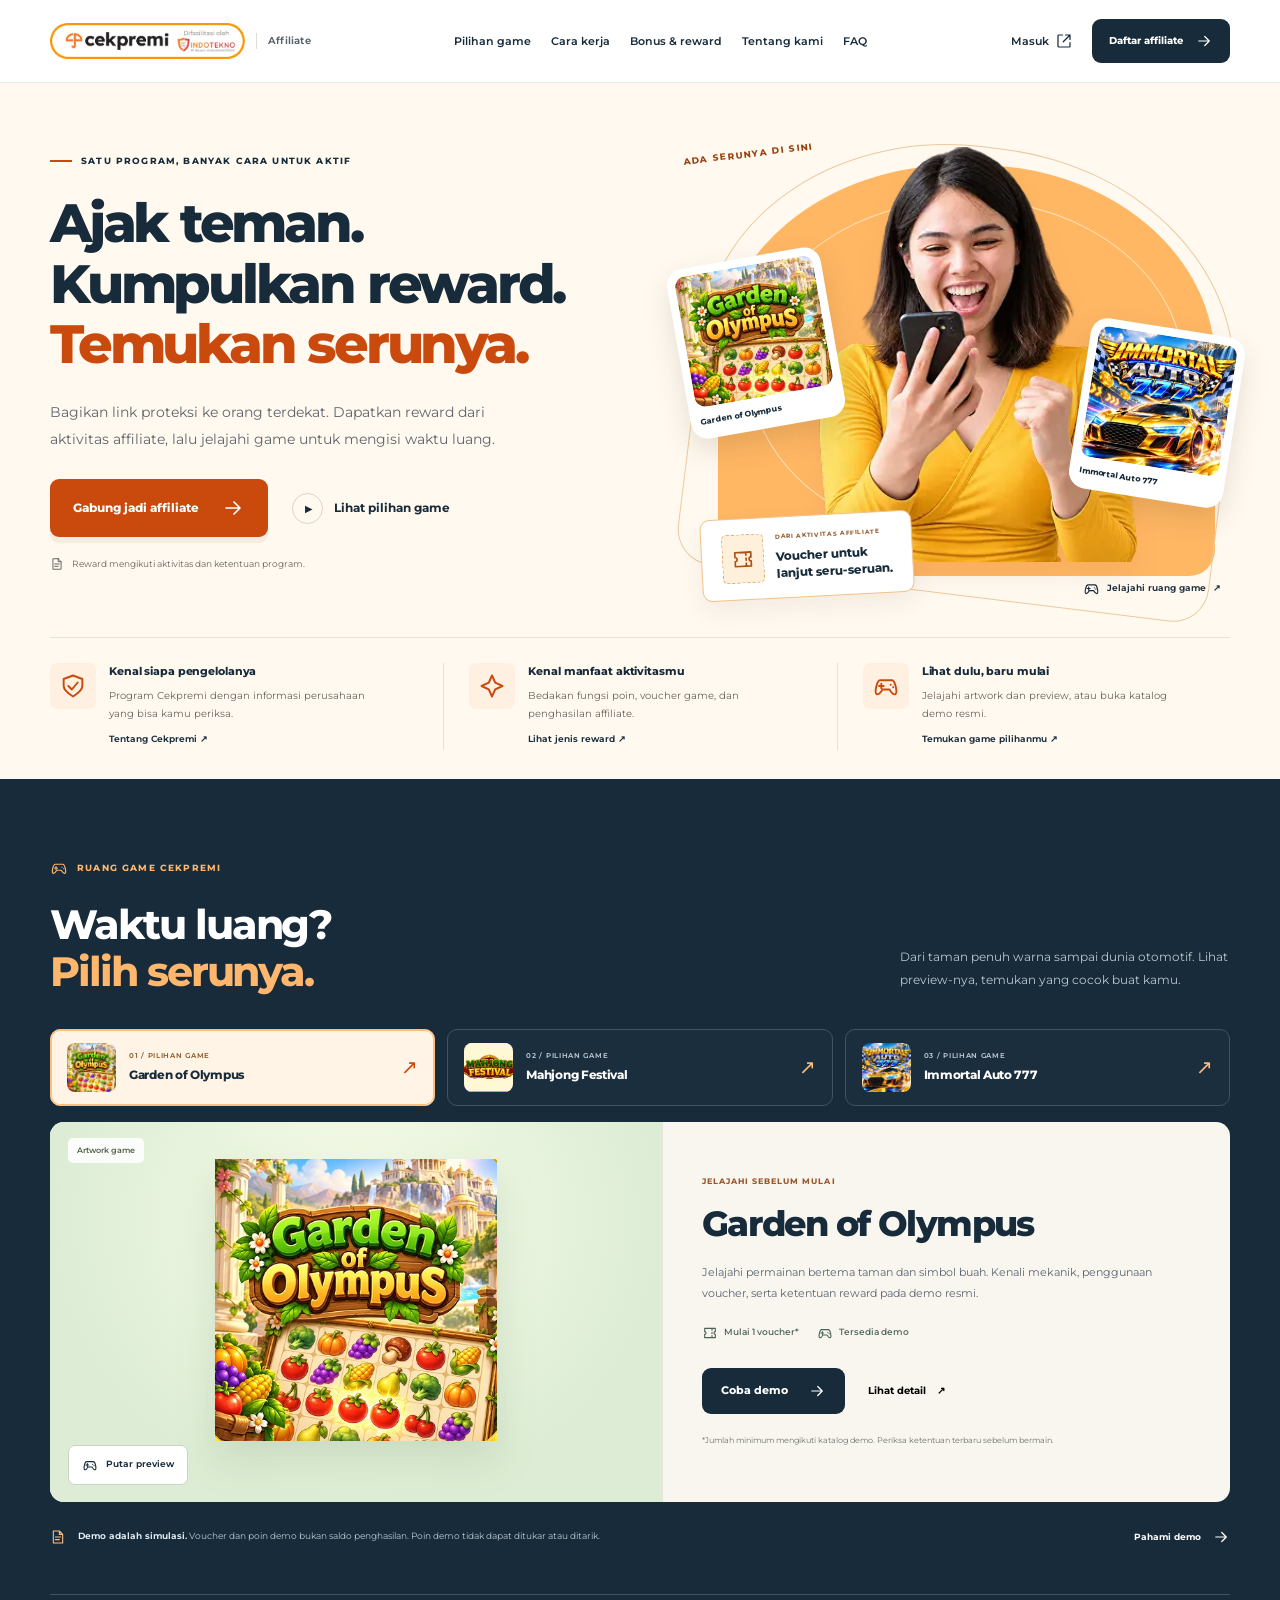
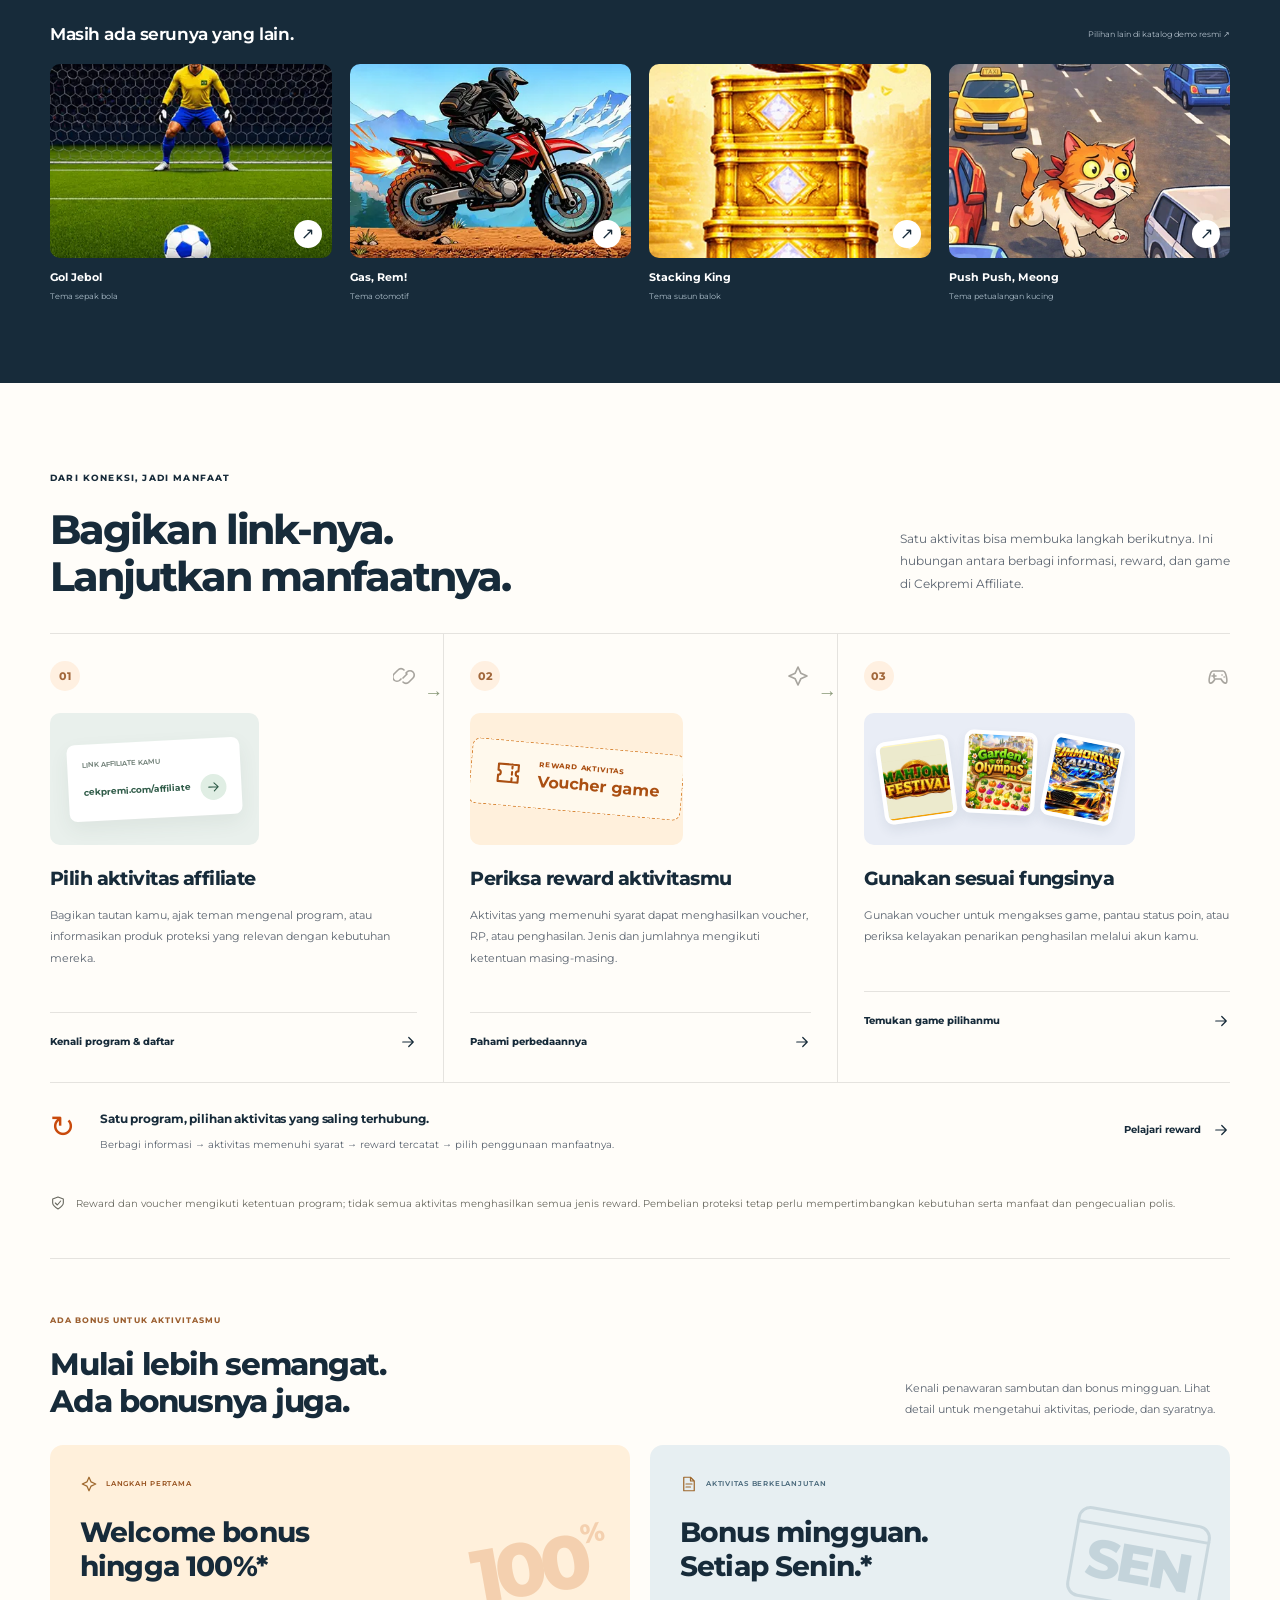
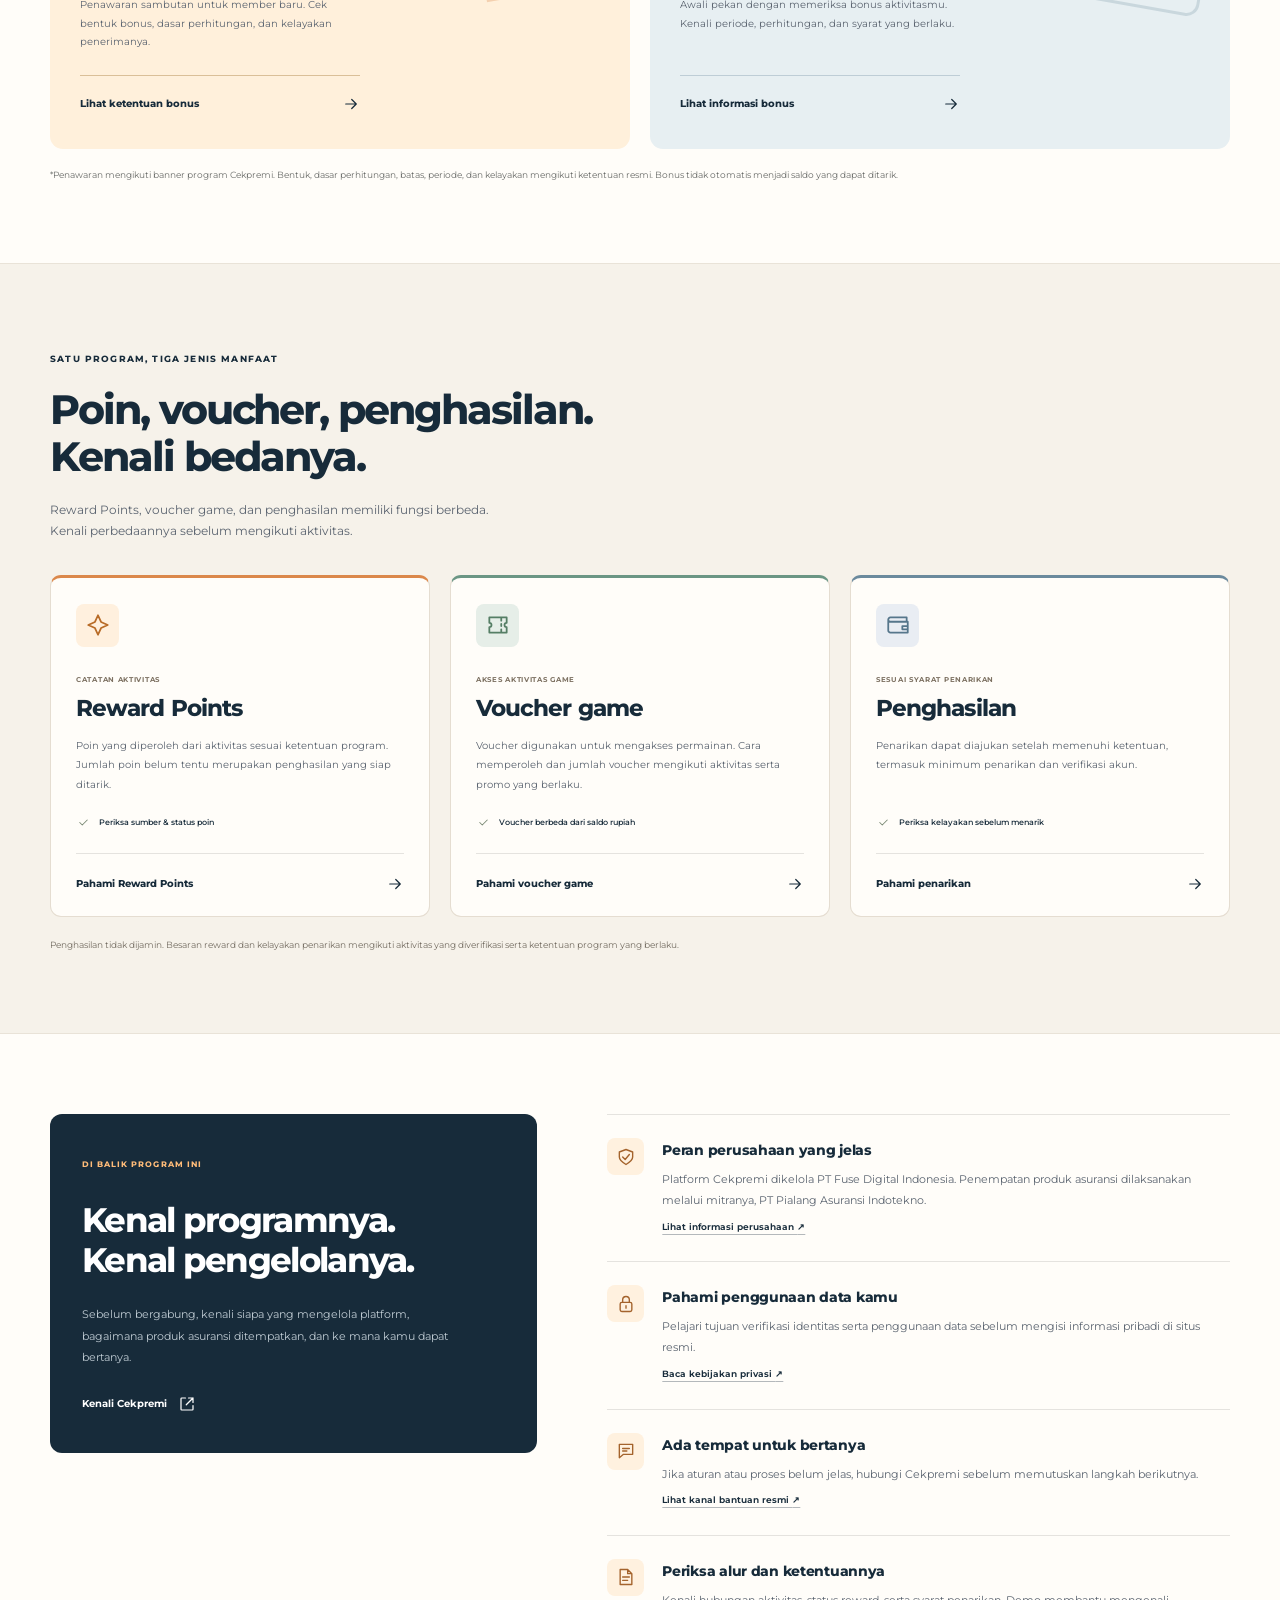
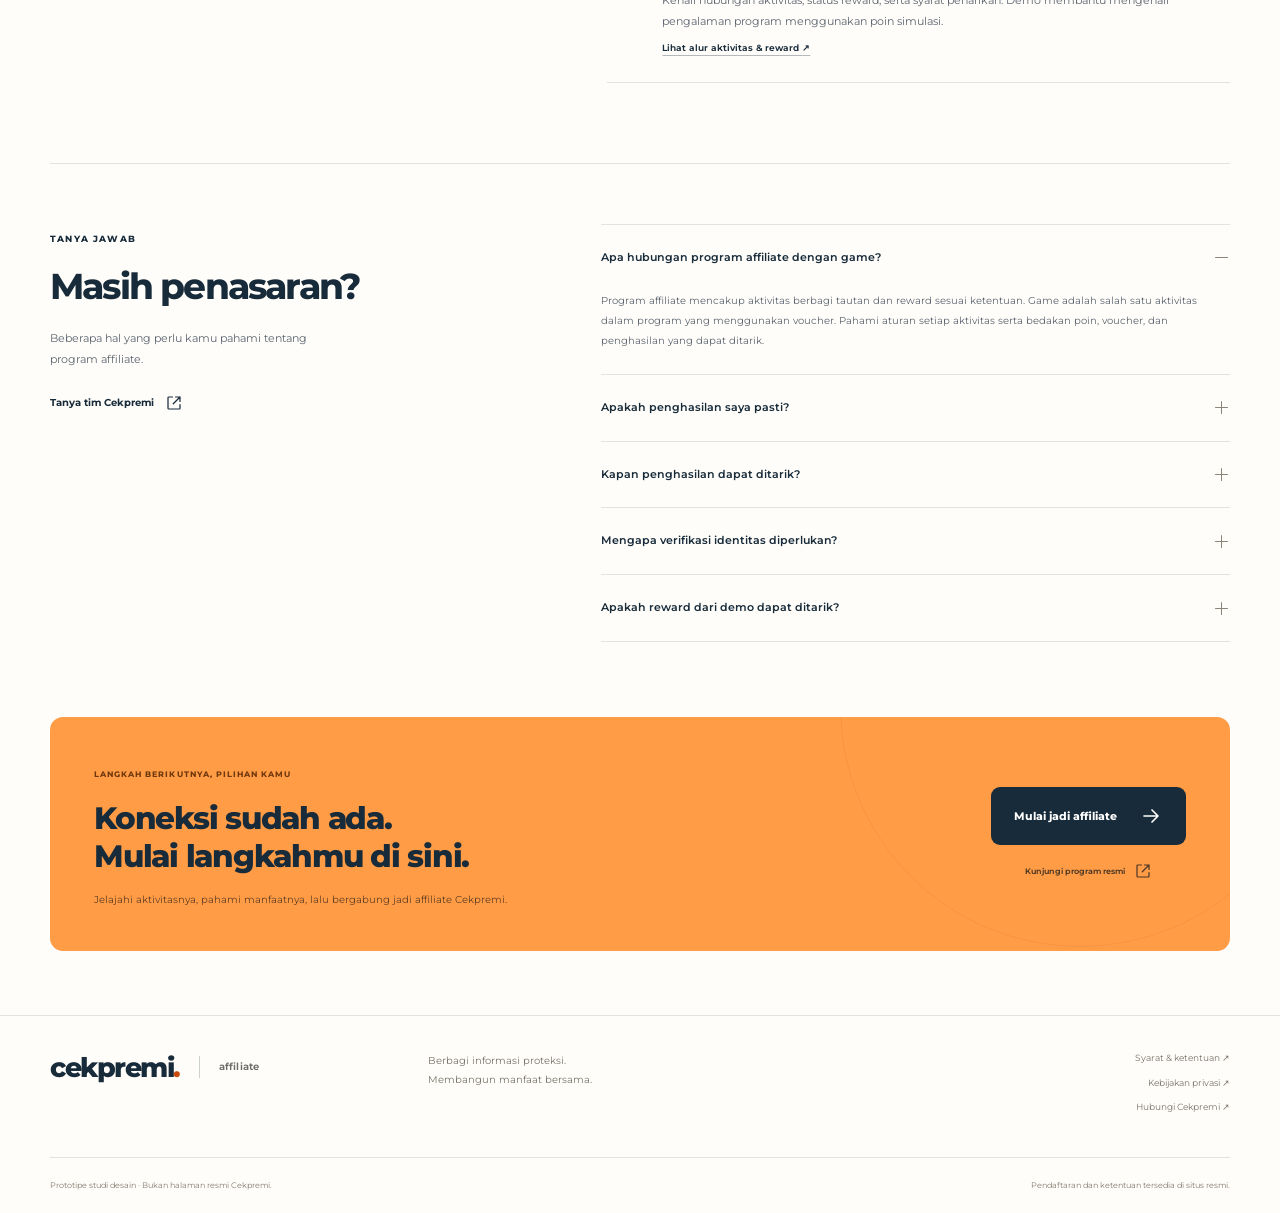
==== figma-capture.html @ 70b93140 "first commit" ====
<!doctype html>
<html lang="id">
<head>
  <meta charset="utf-8">
  <meta name="viewport" content="width=device-width, initial-scale=1">
  <meta name="theme-color" content="#172b3a">
  <meta name="description" content="Jelajahi game Cekpremi Affiliate, coba demo, dan pahami hubungan aktivitas affiliate, voucher, poin, serta penghasilan.">
  <title>Cekpremi Affiliate — Ajak teman, temukan serunya</title>
  <link rel="icon" href="assets/favicon.svg" type="image/svg+xml">
  <link rel="stylesheet" href="styles.css">
  <link rel="preload" href="assets/fonts/montserrat-latin.woff2" as="font" type="font/woff2" crossorigin>
  <link rel="stylesheet" href="campaign.css">
  <script src="script.js" defer></script>
<script src="https://mcp.figma.com/mcp/html-to-design/capture.js" async></script>
</head>
<body>
  <svg class="icon-library" xmlns="http://www.w3.org/2000/svg" aria-hidden="true">
    <symbol id="i-arrow" viewBox="0 0 24 24"><path d="M5 12h14m-6-6 6 6-6 6"/></symbol>
    <symbol id="i-external" viewBox="0 0 24 24"><path d="M14 4h6v6m0-6-9 9M10 4H5a1 1 0 0 0-1 1v14a1 1 0 0 0 1 1h14a1 1 0 0 0 1-1v-5"/></symbol>
    <symbol id="i-check" viewBox="0 0 24 24"><path d="m6 12 4 4 8-8"/></symbol>
    <symbol id="i-shield" viewBox="0 0 24 24"><path d="M12 3 4 6v6c0 4 8 9 8 9s8-5 8-9V6l-8-3Z"/><path d="m8 12 3 3 5-6"/></symbol>
    <symbol id="i-link" viewBox="0 0 24 24"><path d="m10 14 4-4m-6 5-1 1a4 4 0 0 1-6-6l4-4a4 4 0 0 1 6 0m2 3 1-1a4 4 0 0 1 6 6l-4 4a4 4 0 0 1-6 0"/></symbol>
    <symbol id="i-points" viewBox="0 0 24 24"><path d="m12 3 2.8 6.2L21 12l-6.2 2.8L12 21l-2.8-6.2L3 12l6.2-2.8L12 3Z"/></symbol>
    <symbol id="i-ticket" viewBox="0 0 24 24"><path d="M4 5h16v5a2 2 0 0 0 0 4v5H4v-5a2 2 0 0 0 0-4V5Zm11 0v3m0 3v2m0 3v3"/></symbol>
    <symbol id="i-wallet" viewBox="0 0 24 24"><path d="M20 8V5H5a2 2 0 0 0 0 4h16v10H5a2 2 0 0 1-2-2V7m18 6h-5v3h5"/></symbol>
    <symbol id="i-file" viewBox="0 0 24 24"><path d="M14 3H5v18h14V8l-5-5Zm0 0v5h5M8 12h8m-8 4h6"/></symbol>
    <symbol id="i-chat" viewBox="0 0 24 24"><path d="M4 4h16v12H9l-5 4V4Zm4 5h8m-8 3h5"/></symbol>
    <symbol id="i-lock" viewBox="0 0 24 24"><rect x="5" y="10" width="14" height="11" rx="2"/><path d="M8 10V7a4 4 0 0 1 8 0v3m-4 4v3"/></symbol>
    <symbol id="i-game" viewBox="0 0 24 24"><path d="M7 7h10c3 0 5 11 3 12-2 1-5-4-5-4H9s-3 5-5 4C2 18 4 7 7 7Zm1 3v4m-2-2h4m6-1h.1m2 2h.1"/></symbol>
  </svg>

  <a class="skip-link" href="#main">Lewati ke konten utama</a>
  <header class="site-header">
    <div class="container header-inner">
      <a class="brand" href="#" aria-label="Cekpremi Affiliate, kembali ke atas">
        <img class="brand-logo" src="assets/brand/cekpremi-logo.webp" width="519" height="96" alt="Cekpremi, difasilitasi oleh Indotekno"><span class="brand-program">Affiliate</span>
      </a>
      <nav class="desktop-nav" aria-label="Navigasi utama">
        <a href="#games">Pilihan game</a><a href="#cara-kerja">Cara kerja</a><a href="#penawaran">Bonus &amp; reward</a><a href="#kepercayaan">Tentang kami</a><a href="#faq">FAQ</a>
      </nav>
      <div class="header-actions">
        <a class="login-link" href="https://www.cekpremi.com/login-from-cp?x=pjdklzX" target="_blank" rel="noopener noreferrer">Masuk <svg class="icon small"><use href="#i-external"/></svg></a>
        <button class="button button-small button-dark" type="button" data-open="registration">Daftar affiliate <svg class="icon small"><use href="#i-arrow"/></svg></button>
        <button class="menu-toggle" type="button" aria-expanded="false" aria-controls="mobile-nav" aria-label="Buka menu navigasi"><span></span><span></span></button>
      </div>
    </div>
    <nav id="mobile-nav" class="mobile-nav" aria-label="Navigasi seluler" hidden>
      <a href="#games">Pilihan game</a><a href="#cara-kerja">Cara kerja</a><a href="#penawaran">Bonus &amp; reward</a><a href="#kepercayaan">Tentang kami</a><a href="#faq">FAQ</a><a href="https://www.cekpremi.com/login-from-cp?x=pjdklzX" target="_blank" rel="noopener noreferrer">Masuk ke Cekpremi ↗</a>
    </nav>
  </header>

  <main id="main">
    <section class="hero campaign-hero" aria-labelledby="hero-title">
      <div class="container hero-grid">
        <div class="hero-copy">
          <span class="eyebrow"><span class="eyebrow-line"></span> SATU PROGRAM, BANYAK CARA UNTUK AKTIF</span>
          <h1 id="hero-title">Ajak teman.<br>Kumpulkan reward.<br><span class="accent-word">Temukan serunya.</span></h1>
          <p class="hero-lead">Bagikan link proteksi ke orang terdekat. Dapatkan reward dari aktivitas affiliate, lalu jelajahi game untuk mengisi waktu luang.</p>
          <div class="hero-actions"><button class="button button-orange" type="button" data-open="registration">Gabung jadi affiliate <svg class="icon"><use href="#i-arrow"/></svg></button><a class="text-link" href="#games"><span class="round-play" aria-hidden="true">▶</span>Lihat pilihan game</a></div>
          <p class="hero-note"><svg class="icon small"><use href="#i-file"/></svg>Reward mengikuti aktivitas dan ketentuan program.</p>
        </div>
        <div class="hero-art campaign-art" aria-label="Game dan aktivitas dalam program Cekpremi Affiliate">
          <div class="hero-orbit" aria-hidden="true"></div>
          <span class="hero-art-label">ADA SERUNYA DI SINI</span>
          <img class="member-portrait" src="assets/brand/member-portrait.webp" width="333" height="390" alt="Visual kampanye Cekpremi: perempuan memakai ponsel." fetchpriority="high">
          <div class="hero-game hero-game-garden"><img src="assets/games/garden-cover.webp" width="404" height="404" alt="Artwork Garden of Olympus"><span>Garden of Olympus</span></div>
          <div class="hero-game hero-game-auto"><img src="assets/games/immortal-cover.webp" width="404" height="404" alt="Artwork Immortal Auto 777"><span>Immortal Auto 777</span></div>
          <div class="hero-voucher"><span class="hero-voucher-icon"><svg class="icon"><use href="#i-ticket"/></svg></span><span><small>DARI AKTIVITAS AFFILIATE</small><strong>Voucher untuk<br>lanjut seru-seruan.</strong></span></div>
          <a class="hero-library-link" href="#games"><svg class="icon small"><use href="#i-game"/></svg>Jelajahi ruang game <span aria-hidden="true">↗</span></a>
        </div>
      </div>
      <div class="container hero-principles program-summary" aria-label="Ringkasan program sebelum bergabung">
        <article><svg class="icon"><use href="#i-shield"/></svg><div><strong>Kenal siapa pengelolanya</strong><p>Program Cekpremi dengan informasi perusahaan yang bisa kamu periksa.</p><a href="#kepercayaan">Tentang Cekpremi <span aria-hidden="true">↗</span></a></div></article>
        <article><svg class="icon"><use href="#i-points"/></svg><div><strong>Kenal manfaat aktivitasmu</strong><p>Bedakan fungsi poin, voucher game, dan penghasilan affiliate.</p><a href="#reward">Lihat jenis reward <span aria-hidden="true">↗</span></a></div></article>
        <article><svg class="icon"><use href="#i-game"/></svg><div><strong>Lihat dulu, baru mulai</strong><p>Jelajahi artwork dan preview, atau buka katalog demo resmi.</p><a href="#games">Temukan game pilihanmu <span aria-hidden="true">↗</span></a></div></article>
      </div>
    </section>

    <section id="games" class="section games-section" aria-labelledby="games-title">
      <div class="container">
        <div class="section-heading split-heading"><div><span class="eyebrow"><svg class="icon small"><use href="#i-game"/></svg> RUANG GAME CEKPREMI</span><h2 id="games-title">Waktu luang?<br><span>Pilih serunya.</span></h2></div><p>Dari taman penuh warna sampai dunia otomotif. Lihat preview-nya, temukan yang cocok buat kamu.</p></div>
        <div class="game-picker" role="tablist" aria-label="Pilih game unggulan">
          <button type="button" id="game-tab-garden" class="game-choice" role="tab" aria-selected="true" aria-controls="featured-game" data-game="garden"><img src="assets/games/garden-cover.webp" alt="" width="58" height="58"><span><small>01 / PILIHAN GAME</small><strong>Garden of Olympus</strong></span><span class="choice-arrow" aria-hidden="true">↗</span></button>
          <button type="button" id="game-tab-mahjong" class="game-choice" role="tab" aria-selected="false" aria-controls="featured-game" tabindex="-1" data-game="mahjong"><img src="assets/games/mahjong-cover.webp" alt="" width="58" height="58"><span><small>02 / PILIHAN GAME</small><strong>Mahjong Festival</strong></span><span class="choice-arrow" aria-hidden="true">↗</span></button>
          <button type="button" id="game-tab-immortal" class="game-choice" role="tab" aria-selected="false" aria-controls="featured-game" tabindex="-1" data-game="immortal"><img src="assets/games/immortal-cover.webp" alt="" width="58" height="58"><span><small>03 / PILIHAN GAME</small><strong>Immortal Auto 777</strong></span><span class="choice-arrow" aria-hidden="true">↗</span></button>
        </div>
        <article id="featured-game" class="featured-game" role="tabpanel" aria-labelledby="game-tab-garden" tabindex="0">
          <div class="game-visual"><span id="preview-status" class="visual-badge">Artwork game</span><img id="featured-game-image" src="assets/games/garden-cover.webp" alt="Artwork asli Garden of Olympus dari katalog Cekpremi." width="800" height="419" loading="lazy"><button id="preview-toggle" type="button" class="preview-toggle" aria-pressed="false"><svg class="icon small"><use href="#i-game"/></svg><span>Putar preview</span></button></div>
          <div class="featured-copy"><span class="eyebrow">JELAJAHI SEBELUM MULAI</span><h3 id="featured-game-title">Garden of Olympus</h3><p id="featured-game-description">Jelajahi permainan bertema taman dan simbol buah. Kenali mekanik, penggunaan voucher, serta ketentuan reward pada demo resmi.</p><div class="game-facts"><span><svg class="icon small"><use href="#i-ticket"/></svg>Mulai 1 voucher*</span><span><svg class="icon small"><use href="#i-game"/></svg>Tersedia demo</span></div><div class="featured-actions"><button class="button button-dark" type="button" data-demo>Coba demo <svg class="icon small"><use href="#i-arrow"/></svg></button><button class="text-link" type="button" data-game-details>Lihat detail <span aria-hidden="true">↗</span></button></div><p class="game-fineprint">*Jumlah minimum mengikuti katalog demo. Periksa ketentuan terbaru sebelum bermain.</p></div>
        </article>
        <div class="demo-disclosure"><svg class="icon small"><use href="#i-file"/></svg><p><strong>Demo adalah simulasi.</strong> Voucher dan poin demo bukan saldo penghasilan. Poin demo tidak dapat ditukar atau ditarik.</p><button class="text-link" type="button" data-open="game">Pahami demo <svg class="icon small"><use href="#i-arrow"/></svg></button></div>
        <div class="game-library">
          <div class="library-heading"><h3>Masih ada serunya yang lain.</h3><span>Pilihan lain di katalog demo resmi ↗</span></div>
          <div class="library-grid">
            <a class="library-game" href="https://www.cekpremi.com/affiliate/dashboard/dm/games/pjdklzX/Public-Page?x=pjdklzX&amp;project=Public-Page" target="_blank" rel="noopener noreferrer" aria-label="Lihat Gol Jebol di katalog demo resmi (tab baru)"><div class="library-game-art"><img src="assets/games/gol-cover.webp" width="404" height="404" loading="lazy" alt="Artwork Gol Jebol"><span class="library-arrow" aria-hidden="true">↗</span></div><strong>Gol Jebol</strong><small>Tema sepak bola</small></a>
            <a class="library-game" href="https://www.cekpremi.com/affiliate/dashboard/dm/games/pjdklzX/Public-Page?x=pjdklzX&amp;project=Public-Page" target="_blank" rel="noopener noreferrer" aria-label="Lihat Gas, Rem! di katalog demo resmi (tab baru)"><div class="library-game-art"><img src="assets/games/gas-cover.webp" width="404" height="404" loading="lazy" alt="Artwork Gas, Rem!"><span class="library-arrow" aria-hidden="true">↗</span></div><strong>Gas, Rem!</strong><small>Tema otomotif</small></a>
            <a class="library-game" href="https://www.cekpremi.com/affiliate/dashboard/dm/games/pjdklzX/Public-Page?x=pjdklzX&amp;project=Public-Page" target="_blank" rel="noopener noreferrer" aria-label="Lihat Stacking King di katalog demo resmi (tab baru)"><div class="library-game-art"><img src="assets/games/stacking-cover.webp" width="404" height="404" loading="lazy" alt="Artwork Stacking King"><span class="library-arrow" aria-hidden="true">↗</span></div><strong>Stacking King</strong><small>Tema susun balok</small></a>
            <a class="library-game" href="https://www.cekpremi.com/affiliate/dashboard/dm/games/pjdklzX/Public-Page?x=pjdklzX&amp;project=Public-Page" target="_blank" rel="noopener noreferrer" aria-label="Lihat Push Push, Meong di katalog demo resmi (tab baru)"><div class="library-game-art"><img src="assets/games/meong-cover.webp" width="404" height="404" loading="lazy" alt="Artwork Push Push, Meong"><span class="library-arrow" aria-hidden="true">↗</span></div><strong>Push Push, Meong</strong><small>Tema petualangan kucing</small></a>
          </div>
        </div>
      </div>
    </section>

    <section id="cara-kerja" class="section how-section" aria-labelledby="how-title">
      <div class="container">
        <div class="section-heading split-heading"><div><span class="eyebrow">DARI KONEKSI, JADI MANFAAT</span><h2 id="how-title">Bagikan link-nya.<br>Lanjutkan manfaatnya.</h2></div><p>Satu aktivitas bisa membuka langkah berikutnya. Ini hubungan antara berbagi informasi, reward, dan game di Cekpremi Affiliate.</p></div>
        <div class="activity-flow">
          <article class="activity-card"><div class="activity-top"><span class="step-number">01</span><span class="activity-icon"><svg class="icon"><use href="#i-link"/></svg></span></div><div class="activity-scene scene-share" aria-label="Ilustrasi tautan affiliate"><div class="share-sample"><small>LINK AFFILIATE KAMU</small><span>cekpremi.com/affiliate <svg class="icon"><use href="#i-arrow"/></svg></span></div></div><h3>Pilih aktivitas affiliate</h3><p>Bagikan tautan kamu, ajak teman mengenal program, atau informasikan produk proteksi yang relevan dengan kebutuhan mereka.</p><div class="activity-tags"><span>Bagikan tautan</span><span>Ajak teman</span><span>Informasikan proteksi</span></div><button class="card-link" type="button" data-open="registration">Kenali program &amp; daftar <svg class="icon small"><use href="#i-arrow"/></svg></button></article>
          <article class="activity-card"><div class="activity-top"><span class="step-number">02</span><span class="activity-icon"><svg class="icon"><use href="#i-points"/></svg></span></div><div class="activity-scene scene-voucher" aria-label="Ilustrasi voucher game"><div class="sample-ticket"><svg class="icon"><use href="#i-ticket"/></svg><span><small>REWARD AKTIVITAS</small><strong>Voucher game</strong></span></div></div><h3>Periksa reward aktivitasmu</h3><p>Aktivitas yang memenuhi syarat dapat menghasilkan voucher, RP, atau penghasilan. Jenis dan jumlahnya mengikuti ketentuan masing-masing.</p><div class="activity-tags"><span>Voucher game</span><span>Reward Points</span><span>Penghasilan affiliate</span></div><a class="card-link" href="#reward">Pahami perbedaannya <svg class="icon small"><use href="#i-arrow"/></svg></a></article>
          <article class="activity-card"><div class="activity-top"><span class="step-number">03</span><span class="activity-icon"><svg class="icon"><use href="#i-game"/></svg></span></div><div class="activity-scene scene-games" aria-label="Pilihan game"><img src="assets/games/mahjong-cover.webp" width="73" height="83" loading="lazy" alt="Mahjong Festival"><img src="assets/games/garden-cover.webp" width="73" height="83" loading="lazy" alt="Garden of Olympus"><img src="assets/games/immortal-cover.webp" width="73" height="83" loading="lazy" alt="Immortal Auto 777"></div><h3>Gunakan sesuai fungsinya</h3><p>Gunakan voucher untuk mengakses game, pantau status poin, atau periksa kelayakan penarikan penghasilan melalui akun kamu.</p><div class="activity-tags"><span>Jelajahi game</span><span>Pantau progres</span><span>Periksa penarikan</span></div><a class="card-link" href="#games">Temukan game pilihanmu <svg class="icon small"><use href="#i-arrow"/></svg></a></article>
        </div>
        <div class="benefit-cycle"><span class="cycle-symbol" aria-hidden="true">↻</span><div><strong>Satu program, pilihan aktivitas yang saling terhubung.</strong><p>Berbagi informasi → aktivitas memenuhi syarat → reward tercatat → pilih penggunaan manfaatnya.</p></div><a class="text-link" href="#reward">Pelajari reward <svg class="icon small"><use href="#i-arrow"/></svg></a></div>
        <div class="how-footnote"><svg class="icon small"><use href="#i-shield"/></svg><p>Reward dan voucher mengikuti ketentuan program; tidak semua aktivitas menghasilkan semua jenis reward. Pembelian proteksi tetap perlu mempertimbangkan kebutuhan serta manfaat dan pengecualian polis.</p></div>
        <div id="penawaran" class="offers-area" aria-labelledby="offers-title">
          <div class="offers-heading"><div><span class="eyebrow">ADA BONUS UNTUK AKTIVITASMU</span><h3 id="offers-title">Mulai lebih semangat.<br>Ada bonusnya juga.</h3></div><p>Kenali penawaran sambutan dan bonus mingguan. Lihat detail untuk mengetahui aktivitas, periode, dan syaratnya.</p></div>
          <div class="offers-grid">
            <article class="offer-card"><div class="offer-label"><svg class="icon small"><use href="#i-points"/></svg><span>LANGKAH PERTAMA</span></div><span class="offer-graphic" aria-hidden="true">100<small>%</small></span><h4>Welcome bonus<br>hingga 100%*</h4><p>Penawaran sambutan untuk member baru. Cek bentuk bonus, dasar perhitungan, dan kelayakan penerimanya.</p><button class="card-link" type="button" data-open="welcome">Lihat ketentuan bonus <svg class="icon small"><use href="#i-arrow"/></svg></button></article>
            <article class="offer-card"><div class="offer-label"><svg class="icon small"><use href="#i-file"/></svg><span>AKTIVITAS BERKELANJUTAN</span></div><span class="offer-graphic offer-graphic-calendar" aria-hidden="true">SEN</span><h4>Bonus mingguan.<br>Setiap Senin.*</h4><p>Awali pekan dengan memeriksa bonus aktivitasmu. Kenali periode, perhitungan, dan syarat yang berlaku.</p><button class="card-link" type="button" data-open="weekly">Lihat informasi bonus <svg class="icon small"><use href="#i-arrow"/></svg></button></article>
          </div>
          <p class="offers-note">*Penawaran mengikuti banner program Cekpremi. Bentuk, dasar perhitungan, batas, periode, dan kelayakan mengikuti ketentuan resmi. Bonus tidak otomatis menjadi saldo yang dapat ditarik.</p>
        </div>
      </div>
    </section>

    <section id="reward" class="section rewards-section" aria-labelledby="reward-title">
      <div class="container">
        <div class="section-heading centered"><span class="eyebrow">SATU PROGRAM, TIGA JENIS MANFAAT</span><h2 id="reward-title">Poin, voucher, penghasilan.<br>Kenali bedanya.</h2><p>Reward Points, voucher game, dan penghasilan memiliki fungsi berbeda.<br class="desktop-break"> Kenali perbedaannya sebelum mengikuti aktivitas.</p></div>
        <div class="reward-grid">
          <article class="reward-card"><span class="reward-icon points"><svg class="icon"><use href="#i-points"/></svg></span><span class="card-category">CATATAN AKTIVITAS</span><h3>Reward Points</h3><p>Poin yang diperoleh dari aktivitas sesuai ketentuan program. Jumlah poin belum tentu merupakan penghasilan yang siap ditarik.</p><div class="card-rule"><svg class="icon small"><use href="#i-check"/></svg>Periksa sumber &amp; status poin</div><button class="card-link" type="button" data-reward="points">Pahami Reward Points <svg class="icon small"><use href="#i-arrow"/></svg></button></article>
          <article class="reward-card"><span class="reward-icon voucher"><svg class="icon"><use href="#i-ticket"/></svg></span><span class="card-category">AKSES AKTIVITAS GAME</span><h3>Voucher game</h3><p>Voucher digunakan untuk mengakses permainan. Cara memperoleh dan jumlah voucher mengikuti aktivitas serta promo yang berlaku.</p><div class="card-rule"><svg class="icon small"><use href="#i-check"/></svg>Voucher berbeda dari saldo rupiah</div><button class="card-link" type="button" data-reward="voucher">Pahami voucher game <svg class="icon small"><use href="#i-arrow"/></svg></button></article>
          <article class="reward-card"><span class="reward-icon income"><svg class="icon"><use href="#i-wallet"/></svg></span><span class="card-category">SESUAI SYARAT PENARIKAN</span><h3>Penghasilan</h3><p>Penarikan dapat diajukan setelah memenuhi ketentuan, termasuk minimum penarikan dan verifikasi akun.</p><div class="card-rule"><svg class="icon small"><use href="#i-check"/></svg>Periksa kelayakan sebelum menarik</div><button class="card-link" type="button" data-reward="income">Pahami penarikan <svg class="icon small"><use href="#i-arrow"/></svg></button></article>
        </div>
        <p class="reward-disclaimer">Penghasilan tidak dijamin. Besaran reward dan kelayakan penarikan mengikuti aktivitas yang diverifikasi serta ketentuan program yang berlaku.</p>
      </div>
    </section>

    <section id="kepercayaan" class="section trust-section" aria-labelledby="trust-title">
      <div class="container trust-grid">
        <div class="trust-copy"><span class="eyebrow">DI BALIK PROGRAM INI</span><h2 id="trust-title">Kenal programnya.<br>Kenal pengelolanya.</h2><p>Sebelum bergabung, kenali siapa yang mengelola platform, bagaimana produk asuransi ditempatkan, dan ke mana kamu dapat bertanya.</p><a class="text-link" href="https://www.cekpremi.com/tentang-kami" target="_blank" rel="noopener noreferrer">Kenali Cekpremi <svg class="icon small"><use href="#i-external"/></svg></a></div>
        <div class="trust-list">
          <article class="trust-item"><span class="trust-item-icon"><svg class="icon"><use href="#i-shield"/></svg></span><div><h3>Peran perusahaan yang jelas</h3><p>Platform Cekpremi dikelola PT Fuse Digital Indonesia. Penempatan produk asuransi dilaksanakan melalui mitranya, PT Pialang Asuransi Indotekno.</p><a href="https://www.cekpremi.com/tentang-kami" target="_blank" rel="noopener noreferrer">Lihat informasi perusahaan <span aria-hidden="true">↗</span></a></div></article>
          <article class="trust-item"><span class="trust-item-icon"><svg class="icon"><use href="#i-lock"/></svg></span><div><h3>Pahami penggunaan data kamu</h3><p>Pelajari tujuan verifikasi identitas serta penggunaan data sebelum mengisi informasi pribadi di situs resmi.</p><a href="https://www.cekpremi.com/kebijakan-privasi" target="_blank" rel="noopener noreferrer">Baca kebijakan privasi <span aria-hidden="true">↗</span></a></div></article>
          <article class="trust-item"><span class="trust-item-icon"><svg class="icon"><use href="#i-chat"/></svg></span><div><h3>Ada tempat untuk bertanya</h3><p>Jika aturan atau proses belum jelas, hubungi Cekpremi sebelum memutuskan langkah berikutnya.</p><a href="https://www.cekpremi.com/kontak" target="_blank" rel="noopener noreferrer">Lihat kanal bantuan resmi <span aria-hidden="true">↗</span></a></div></article>
          <article class="trust-item"><span class="trust-item-icon"><svg class="icon"><use href="#i-file"/></svg></span><div><h3>Periksa alur dan ketentuannya</h3><p>Kenali hubungan aktivitas, status reward, serta syarat penarikan. Demo membantu mengenali pengalaman program menggunakan poin simulasi.</p><a href="#cara-kerja">Lihat alur aktivitas &amp; reward <span aria-hidden="true">↗</span></a></div></article>
        </div>
      </div>
    </section>

    <section id="faq" class="section faq-section" aria-labelledby="faq-title">
      <div class="container faq-grid"><div class="faq-intro"><span class="eyebrow">TANYA JAWAB</span><h2 id="faq-title">Masih penasaran?</h2><p>Beberapa hal yang perlu kamu pahami tentang program affiliate.</p><a class="text-link" href="https://www.cekpremi.com/kontak" target="_blank" rel="noopener noreferrer">Tanya tim Cekpremi <svg class="icon small"><use href="#i-external"/></svg></a></div>
        <div class="faq-list">
          <details open><summary>Apa hubungan program affiliate dengan game?<span class="faq-plus" aria-hidden="true"></span></summary><div class="faq-answer">Program affiliate mencakup aktivitas berbagi tautan dan reward sesuai ketentuan. Game adalah salah satu aktivitas dalam program yang menggunakan voucher. Pahami aturan setiap aktivitas serta bedakan poin, voucher, dan penghasilan yang dapat ditarik.</div></details>
          <details><summary>Apakah penghasilan saya pasti?<span class="faq-plus" aria-hidden="true"></span></summary><div class="faq-answer">Tidak ada jaminan penghasilan. Reward mengikuti aktivitas yang memenuhi ketentuan program. Estimasi atau jumlah poin tidak otomatis menjadi saldo yang dapat ditarik; periksa status, batas minimum, dan ketentuan yang berlaku.</div></details>
          <details><summary>Kapan penghasilan dapat ditarik?<span class="faq-plus" aria-hidden="true"></span></summary><div class="faq-answer">Menurut informasi program Cekpremi, penarikan dapat diajukan saat akun sudah terverifikasi dan saldo memenuhi minimum penarikan. Periksa nilai minimum, status reward, serta ketentuan terbaru melalui akun resmi kamu.</div></details>
          <details><summary>Mengapa verifikasi identitas diperlukan?<span class="faq-plus" aria-hidden="true"></span></summary><div class="faq-answer">Verifikasi membantu memastikan penghasilan ditarik oleh pemilik akun yang benar. Baca tujuan penggunaan data pada kebijakan privasi Cekpremi sebelum memberikan KTP atau informasi pribadi lainnya.</div></details>
          <details><summary>Apakah reward dari demo dapat ditarik?<span class="faq-plus" aria-hidden="true"></span></summary><div class="faq-answer">Tidak. Voucher dan Reward Points pada demo digunakan untuk simulasi. Poin demo tidak dapat digunakan sebagai penghasilan, ditukar, atau ditarik.</div></details>
        </div>
      </div>
    </section>

    <section class="closing-section" aria-labelledby="closing-title"><div class="container"><div class="closing-banner"><div><span class="eyebrow">LANGKAH BERIKUTNYA, PILIHAN KAMU</span><h2 id="closing-title">Koneksi sudah ada.<br>Mulai langkahmu di sini.</h2><p>Jelajahi aktivitasnya, pahami manfaatnya, lalu bergabung jadi affiliate Cekpremi.</p></div><div class="closing-actions"><button class="button button-cream" type="button" data-open="registration">Mulai jadi affiliate <svg class="icon"><use href="#i-arrow"/></svg></button><a href="https://www.cekpremi.com/affiliate/home?x=pjdklzX" target="_blank" rel="noopener noreferrer">Kunjungi program resmi <svg class="icon small"><use href="#i-external"/></svg></a></div></div></div></section>
  </main>

  <footer class="site-footer"><div class="container"><div class="footer-top"><a class="brand" href="#" aria-label="Cekpremi Affiliate, kembali ke atas"><span class="brand-name">cekpremi<span class="brand-dot">.</span></span><span class="brand-divider"></span><span class="brand-program">affiliate</span></a><p>Berbagi informasi proteksi.<br>Membangun manfaat bersama.</p><div class="footer-links"><a href="https://www.cekpremi.com/syarat-ketentuan" target="_blank" rel="noopener noreferrer">Syarat &amp; ketentuan <span aria-hidden="true">↗</span></a><a href="https://www.cekpremi.com/kebijakan-privasi" target="_blank" rel="noopener noreferrer">Kebijakan privasi <span aria-hidden="true">↗</span></a><a href="https://www.cekpremi.com/kontak" target="_blank" rel="noopener noreferrer">Hubungi Cekpremi <span aria-hidden="true">↗</span></a></div></div><div class="footer-bottom"><span>Prototipe studi desain · Bukan halaman resmi Cekpremi.</span><span>Pendaftaran dan ketentuan tersedia di situs resmi.</span></div></div></footer>

  <aside class="mobile-conversion" aria-label="Bergabung dengan program affiliate"><div><strong>Cekpremi Affiliate</strong><small>Berbagi manfaat, temukan serunya.</small></div><button class="button button-orange" type="button" data-open="registration">Gabung sekarang <svg class="icon small"><use href="#i-arrow"/></svg></button></aside>

  <dialog id="reward-dialog" class="modal" aria-labelledby="reward-dialog-title"><div class="modal-top"><span class="eyebrow">PAHAMI SEBELUM MENGGUNAKAN</span><button class="modal-close" type="button" data-close aria-label="Tutup penjelasan reward">×</button></div><h2 id="reward-dialog-title">Tentang reward</h2><div class="reward-tabs" role="tablist" aria-label="Jenis reward"><button id="tab-points" type="button" role="tab" aria-selected="true" aria-controls="reward-panel" data-tab="points">Poin</button><button id="tab-voucher" type="button" role="tab" aria-selected="false" aria-controls="reward-panel" tabindex="-1" data-tab="voucher">Voucher</button><button id="tab-income" type="button" role="tab" aria-selected="false" aria-controls="reward-panel" tabindex="-1" data-tab="income">Penghasilan</button></div><div id="reward-panel" class="reward-panel" role="tabpanel" aria-labelledby="tab-points" tabindex="0"></div><a class="button button-dark modal-full-button" href="https://www.cekpremi.com/affiliate/home?x=pjdklzX" target="_blank" rel="noopener noreferrer">Periksa ketentuan di Cekpremi <svg class="icon small"><use href="#i-external"/></svg></a><p class="modal-note">Nilai dan status reward mengikuti ketentuan yang ditampilkan pada akun resmi kamu.</p></dialog>

  <dialog id="registration-dialog" class="modal" aria-labelledby="registration-title"><div class="modal-top"><span class="eyebrow">LANJUT KE SITUS RESMI</span><button class="modal-close" type="button" data-close aria-label="Tutup informasi pendaftaran">×</button></div><span class="dialog-feature-icon"><svg class="icon"><use href="#i-link"/></svg></span><h2 id="registration-title">Langkah pertama,<br>kenali ketentuannya.</h2><p>Kamu akan melanjutkan pendaftaran di situs resmi Cekpremi. Pelajari ketentuan program dan kebijakan privasi sebelum memberikan data pribadi.</p><ul class="dialog-checklist"><li><svg class="icon small"><use href="#i-check"/></svg>Pahami aktivitas dan cara memperoleh reward</li><li><svg class="icon small"><use href="#i-check"/></svg>Periksa syarat penggunaan serta penarikan</li><li><svg class="icon small"><use href="#i-check"/></svg>Baca ketentuan penggunaan data pribadi</li></ul><a class="button button-orange modal-full-button" href="https://www.cekpremi.com/login-from-cp?x=pjdklzX" target="_blank" rel="noopener noreferrer">Lanjut ke Cekpremi <svg class="icon small"><use href="#i-external"/></svg></a><p class="modal-note">Membuka cekpremi.com di tab baru. Tidak ada data yang diminta pada prototipe ini.</p></dialog>

  <dialog id="game-dialog" class="modal" aria-labelledby="game-title"><div class="modal-top"><span class="eyebrow">TENTANG GAME &amp; DEMO</span><button class="modal-close" type="button" data-close aria-label="Tutup informasi demo">×</button></div><span class="dialog-feature-icon"><svg class="icon"><use href="#i-game"/></svg></span><h2 id="game-title">Kenali aktivitasnya.<br>Pahami reward-nya.</h2><p>Aktivitas game dalam program menggunakan voucher. Sebelum bermain, periksa jumlah voucher yang digunakan, mekanik permainan, serta ketentuan reward.</p><div class="info-box"><strong>Demo adalah simulasi.</strong><p>Voucher dan poin demo bukan saldo penghasilan. Poin yang diperoleh pada demo tidak dapat dipakai, ditukar, atau ditarik.</p></div><p class="modal-note">Aturan demo dan program sesungguhnya dapat berbeda. Gunakan informasi terbaru pada situs resmi sebagai rujukan.</p><button class="button button-dark modal-full-button" type="button" data-close>Saya mengerti <svg class="icon small"><use href="#i-check"/></svg></button></dialog>
  <dialog id="game-detail-dialog" class="modal" aria-labelledby="game-detail-title"><div class="modal-top"><span class="eyebrow">KENALI GAME PILIHAN KAMU</span><button class="modal-close" type="button" data-close aria-label="Tutup detail game">×</button></div><img id="game-detail-cover" class="detail-cover" src="assets/games/garden-cover.webp" width="80" height="80" alt=""><h2 id="game-detail-title">Garden of Olympus</h2><p id="game-detail-description"></p><ul class="dialog-checklist"><li><svg class="icon small"><use href="#i-ticket"/></svg>Minimum pada katalog demo: 1 voucher. Periksa ketentuan terbaru pada game yang dipilih.</li><li><svg class="icon small"><use href="#i-file"/></svg>Baca mekanik, aturan penggunaan voucher, serta ketentuan perolehan poin sebelum bermain.</li></ul><div class="info-box"><strong>Kamu akan membuka katalog demo resmi.</strong><p>Pilih game yang ingin dicoba di katalog tersebut. Voucher dan poin demo adalah simulasi; poin demo tidak dapat ditukar atau ditarik.</p></div><a class="button button-dark modal-full-button demo-destination" href="https://www.cekpremi.com/affiliate/dashboard/dm/games/pjdklzX/Public-Page?x=pjdklzX&amp;project=Public-Page" target="_blank" rel="noopener noreferrer">Buka katalog demo <svg class="icon small"><use href="#i-external"/></svg></a></dialog>
  <dialog id="welcome-dialog" class="modal offer-dialog" aria-labelledby="welcome-title"><div class="modal-top"><span class="eyebrow">SEBELUM MENGIKUTI PENAWARAN</span><button class="modal-close" type="button" data-close aria-label="Tutup bonus sambutan">×</button></div><span class="dialog-feature-icon"><svg class="icon"><use href="#i-points"/></svg></span><h2 id="welcome-title">Pahami bonus<br>sambutan kamu.</h2><p>Halaman program Cekpremi menyebut welcome bonus hingga 100%. Untuk memahami manfaatnya, periksa dasar persentase dan ketentuan penawaran yang berlaku.</p><dl class="offer-checklist"><div><dt>Dasar &amp; bentuk bonus</dt><dd>100% dihitung dari nilai apa? Apakah bonus berupa poin, voucher, atau manfaat lain?</dd></div><div><dt>Syarat &amp; batas</dt><dd>Siapa yang berhak, aktivitas apa yang diperlukan, dan berapa maksimum bonusnya?</dd></div><div><dt>Periode &amp; penggunaan</dt><dd>Kapan bonus berlaku, bagaimana cara klaim, dan apa syarat penggunaannya?</dd></div></dl><div class="info-box"><strong>Rincian penawaran perlu diperiksa.</strong><p>Penjelasan ini tidak menetapkan besaran atau syarat bonus. Konfirmasikan ketentuannya melalui situs atau tim Cekpremi sebelum mengikuti penawaran.</p></div><a class="button button-dark modal-full-button" href="https://www.cekpremi.com/affiliate/home?x=pjdklzX" target="_blank" rel="noopener noreferrer">Lihat penawaran resmi <svg class="icon small"><use href="#i-external"/></svg></a><a class="offer-help" href="https://www.cekpremi.com/kontak" target="_blank" rel="noopener noreferrer">Tanyakan ketentuan kepada Cekpremi ↗</a></dialog>
  <dialog id="weekly-dialog" class="modal offer-dialog" aria-labelledby="weekly-title"><div class="modal-top"><span class="eyebrow">KENALI PERIODE DAN PERSYARATANNYA</span><button class="modal-close" type="button" data-close aria-label="Tutup bonus mingguan">×</button></div><span class="dialog-feature-icon"><svg class="icon"><use href="#i-file"/></svg></span><h2 id="weekly-title">Pahami bonus<br>mingguan kamu.</h2><p>Halaman program menyebut bonus mingguan setiap Senin. Periksa aktivitas yang dihitung, arti jadwal tersebut, dan syarat penerima bonus.</p><dl class="offer-checklist"><div><dt>Aktivitas &amp; periode</dt><dd>Aktivitas apa yang dihitung dan kapan periode perhitungannya dimulai serta berakhir?</dd></div><div><dt>Perhitungan &amp; kelayakan</dt><dd>Bagaimana bonus dihitung, apa bentuknya, dan apakah ada batas atau syarat penerima?</dd></div><div><dt>Jadwal &amp; klaim</dt><dd>Apakah Senin adalah waktu perhitungan, pemberian, atau klaim? Apakah ada langkah tambahan?</dd></div></dl><div class="info-box"><strong>Jadwal tidak berarti bonus otomatis.</strong><p>Besaran, kelayakan, dan cara memperoleh bonus mengikuti aturan program. Periksa ketentuan terbaru sebelum merencanakan aktivitas kamu.</p></div><a class="button button-dark modal-full-button" href="https://www.cekpremi.com/affiliate/home?x=pjdklzX" target="_blank" rel="noopener noreferrer">Lihat penawaran resmi <svg class="icon small"><use href="#i-external"/></svg></a><a class="offer-help" href="https://www.cekpremi.com/kontak" target="_blank" rel="noopener noreferrer">Tanyakan ketentuan kepada Cekpremi ↗</a></dialog>
</body>
</html>
---- styles.css ----
/* Cekpremi affiliate — local design prototype. No build step or external assets. */
:root{--paper:#fcfbf8;--white:#fff;--ink:#203c34;--body:#5b6761;--orange:#dc652b;--orange-dark:#ba4d1b;--sage:#e9eee7;--line:#dfe3dc;--cream:#f3ecdf;--radius:20px;--container:1160px}
*,*::before,*::after{box-sizing:border-box}
html{scroll-behavior:smooth;scroll-padding-top:110px}
body{margin:0;background:var(--paper);color:var(--ink);font-family:"Segoe UI",Arial,sans-serif;font-size:16px;line-height:1.65;-webkit-font-smoothing:antialiased}
body.modal-open{overflow:hidden}
button,a,input{ -webkit-tap-highlight-color:transparent }
button{font:inherit;cursor:pointer}
a{color:inherit;text-decoration:none}
button:disabled{cursor:default}
img{max-width:100%;display:block}
h1,h2,h3,p{margin:0}
h1,h2,h3{font-weight:650;letter-spacing:-.045em;line-height:1.14}
button:focus-visible,a:focus-visible,summary:focus-visible,[tabindex]:focus-visible{outline:3px solid var(--orange);outline-offset:5px}
::selection{background:#f8d7bd;color:var(--ink)}
[hidden]{display:none!important}
.container{width:min(var(--container),calc(100% - 96px));margin-inline:auto}
.icon-library{position:absolute;width:0;height:0;overflow:hidden}
.icon{width:24px;height:24px;fill:none;stroke:currentColor;stroke-width:1.65;stroke-linecap:round;stroke-linejoin:round;flex:0 0 auto}
.icon.small{width:18px;height:18px}
.skip-link{position:fixed;top:-100px;left:20px;padding:12px 20px;background:var(--ink);color:white;z-index:100}
.skip-link:focus{top:12px}
.site-header{position:sticky;top:0;background:rgb(252 251 248 / 96%);border-bottom:1px solid #e8e9e2;z-index:20;backdrop-filter:blur(16px)}
.header-inner{height:90px;display:flex;align-items:center;justify-content:space-between;gap:24px}
.brand{display:inline-flex;align-items:center;gap:7px;white-space:nowrap}
.brand-mark{width:30px;height:30px;fill:none;stroke:#e87535;stroke-width:2.4;stroke-linecap:round;stroke-linejoin:round}
.brand-name{font-size:27px;font-weight:750;letter-spacing:-1.5px;line-height:1}
.brand-dot{color:var(--orange)}
.brand-divider{height:22px;width:1px;background:#cdd3cb;margin-inline:8px}
.brand-program{font-size:13px;font-weight:550;color:#657368;letter-spacing:.02em}
.desktop-nav{display:flex;gap:27px;font-size:13px;font-weight:550}
.desktop-nav a,.login-link{transition:color .18s}
.desktop-nav a:hover,.login-link:hover{color:var(--orange)}
.header-actions{display:flex;align-items:center;gap:24px}
.login-link{display:inline-flex;align-items:center;gap:6px;font-size:13px;font-weight:600}
.button{border:1px solid transparent;display:inline-flex;align-items:center;justify-content:center;gap:22px;padding:17px 25px;border-radius:8px;font-size:14px;font-weight:650;line-height:1.4;min-height:56px;transition:background .18s,transform .18s,box-shadow .18s}
.button:hover{transform:translateY(-2px)}
.button:active{transform:translateY(0)}
.button-small{min-height:43px;padding:11px 16px;font-size:12px;gap:15px;border-radius:7px}
.button-dark{background:var(--ink);color:#fff}
.button-dark:hover{background:#315b4d}
.button-orange{background:#bf521c;color:#fff;box-shadow:0 5px 12px #aa4e1810}
.button-orange:hover{background:var(--orange-dark);box-shadow:0 8px 20px #aa4e1820}
.button-cream{background:#f6efdf;color:var(--ink)}
.button-cream:hover{background:white}
.text-link{display:inline-flex;gap:11px;align-items:center;font-size:13px;font-weight:650;border:0;padding:0;background:none;text-align:left;line-height:1.5}
.text-link:hover{color:var(--orange-dark)}
.menu-toggle{display:none;width:44px;height:44px;padding:10px;border:1px solid var(--line);border-radius:7px;background:none}
.menu-toggle span{display:block;height:1.5px;background:var(--ink);margin:5px 0;transition:transform .18s}
.menu-toggle[aria-expanded=true] span:first-child{transform:translateY(3.25px) rotate(45deg)}
.menu-toggle[aria-expanded=true] span:last-child{transform:translateY(-3.25px) rotate(-45deg)}
.mobile-nav{padding:8px 24px 22px;border-top:1px solid var(--line)}
.mobile-nav a{display:block;padding:12px 8px;font-size:15px}
.eyebrow{display:inline-flex;align-items:center;gap:9px;font-size:10px;font-weight:700;letter-spacing:.15em;line-height:1.6}
.eyebrow-line{width:22px;height:2px;background:var(--orange)}
.hero{padding-top:50px;background:linear-gradient(180deg,#fcfbf8 70%,#f8f8f1 100%)}
.hero-grid{display:grid;grid-template-columns:1.08fr 1fr;align-items:center;gap:28px;min-height:533px}
.hero-copy{padding:20px 0 32px}
.hero h1{font-size:clamp(44px,4.55vw,65px);line-height:1.14;letter-spacing:-.065em;margin-top:22px}
.accent-word{position:relative;display:inline-block;color:var(--orange)}
.accent-word svg{position:absolute;bottom:-9px;left:0;width:100%;height:15px;fill:none;stroke:#e7b490;stroke-width:2.5;stroke-linecap:round}
.hero-lead{max-width:445px;font-size:16px;line-height:1.8;color:var(--body);margin-top:30px}
.hero-actions{display:flex;align-items:center;gap:23px;margin-top:29px;flex-wrap:wrap}
.hero-note{display:flex;gap:8px;align-items:center;color:#65725f;font-size:10px;margin-top:20px}
.hero-note .icon{width:14px;height:14px}
.hero-art{position:relative;align-self:center;padding:12px 0 20px}
.hero-art>img{width:100%;height:auto}
.art-kicker{position:absolute;top:14px;left:30px;display:flex;align-items:center;gap:9px;font-size:11px;font-weight:550;z-index:1;transform:rotate(-4deg)}
.tiny-spark{font-size:25px;color:var(--orange);line-height:1}
.art-caption{position:relative;display:flex;gap:12px;align-items:center;max-width:340px;background:white;border:1px solid #e2e5dc;border-radius:12px;margin:-25px 0 0 78px;padding:15px 18px;box-shadow:0 12px 35px #29433509;font-size:10px;color:var(--body);transform:rotate(-2deg)}
.art-caption strong{display:block;font-size:12px;color:var(--ink);margin-bottom:1px;letter-spacing:-.01em}
.art-caption br{display:none}
.caption-check{display:grid;place-items:center;width:33px;height:33px;border-radius:50%;color:var(--ink);background:var(--sage);flex-shrink:0}
.caption-arrow{margin-left:auto;font-size:24px;color:var(--orange)}
.illustration-label{display:block;text-align:center;font-size:9px;color:#65725f;margin:12px 0 0 30px;letter-spacing:.06em}
.hero-principles{display:grid;grid-template-columns:1fr 1.2fr 1fr;gap:22px;padding:26px 0 30px;border-top:1px solid var(--line);margin-top:34px}
.hero-principles>div{display:flex;gap:12px;align-items:center;justify-content:center;font-size:11px;font-weight:550}
.hero-principles>div+div{border-left:1px solid var(--line)}
.hero-principles .icon{width:19px;height:19px;color:#6d8271}
.section{padding-block:96px;scroll-margin-top:15px}
.section-heading{margin-bottom:44px}
.section-heading h2,.trust-copy h2,.faq-intro h2{font-size:43px;line-height:1.18;margin-top:17px}
.split-heading{display:flex;align-items:flex-end;justify-content:space-between;gap:48px}
.split-heading>p{max-width:320px;padding-bottom:4px;font-size:14px;line-height:1.8;color:var(--body)}
.steps-grid{display:grid;grid-template-columns:repeat(3,1fr);gap:42px}
.step{border-top:1px solid #c9d3c7;padding-top:24px}
.step-top{display:flex;align-items:center;justify-content:space-between;color:#647a68;margin-bottom:30px}
.step-number{font-family:Georgia,serif;font-size:30px;line-height:1}
.step-top .icon{width:27px;height:27px}
.step h3{font-size:20px;letter-spacing:-.03em}
.step p{color:var(--body);font-size:13px;line-height:1.85;margin-top:13px;max-width:320px}
.how-footnote{display:flex;align-items:flex-start;gap:10px;margin-top:38px;padding:16px 20px;background:#f0f2eb;border-radius:8px;color:#526952;font-size:11px}
.how-footnote .icon{width:16px;height:16px;margin-top:1px}
.rewards-section{background:#f2f3ec;border-top:1px solid #e7e9df;border-bottom:1px solid #e7e9df}
.centered{text-align:center}
.centered>p{color:var(--body);font-size:14px;line-height:1.8;margin-top:20px}
.reward-grid{display:grid;grid-template-columns:repeat(3,1fr);gap:19px}
.reward-card{display:flex;flex-direction:column;align-items:flex-start;background:var(--paper);border:1px solid #e0e5d8;border-radius:14px;padding:30px 27px 23px}
.reward-icon{display:grid;place-items:center;width:49px;height:49px;border-radius:12px;margin-bottom:26px}
.reward-icon .icon{width:26px;height:26px}
.points{background:#f9e9d9;color:#a75c29}
.voucher{background:#e2e9df;color:#57734e}
.income{background:#e4e9ed;color:#526d7a}
.card-category{font-size:9px;font-weight:700;letter-spacing:.12em;color:#64715c;margin-bottom:10px}
.reward-card h3{font-size:25px;letter-spacing:-.04em}
.reward-card>p{font-size:12px;line-height:1.9;color:var(--body);margin-top:16px;margin-bottom:20px}
.card-rule{display:flex;gap:8px;align-items:center;font-size:10px;font-weight:550;margin-top:auto;line-height:1.5}
.card-rule .icon{width:15px;height:15px;color:#7a8e6e}
.card-link{width:100%;display:flex;align-items:center;justify-content:space-between;border:0;border-top:1px solid #dce1d6;padding:18px 0 0;margin-top:23px;background:transparent;color:var(--ink);font-size:11px;font-weight:650;text-align:left;min-height:43px}
.card-link:hover{color:var(--orange-dark)}
.reward-disclaimer{max-width:820px;margin:23px auto 0;text-align:center;font-size:10px;line-height:1.8;color:#65705f}
.game-note{display:flex;align-items:center;gap:20px;background:#e7ebe1;border-radius:12px;padding:24px 27px;margin-top:36px}
.game-note-icon{color:#667c60;flex-shrink:0}
.game-note-icon .icon{width:33px;height:33px}
.game-note>div:nth-child(2){max-width:665px}
.game-note h3{font-size:15px;letter-spacing:-.02em}
.game-note p{font-size:11px;color:#5c6a56;line-height:1.8;margin-top:7px}
.game-note .text-link{margin-left:auto;white-space:nowrap;font-size:11px}
.trust-grid{display:grid;grid-template-columns:1fr 1.05fr;gap:90px}
.trust-copy>p{font-size:14px;color:var(--body);line-height:1.9;max-width:370px;margin-top:22px}
.trust-copy .text-link{margin-top:26px}
.trust-list{border-top:1px solid var(--line)}
.trust-item{display:flex;gap:19px;padding:25px 0;border-bottom:1px solid var(--line)}
.trust-item-icon{width:35px;height:35px;flex-shrink:0;display:grid;place-items:center;border-radius:50%;background:#edf0e7;color:#61775b}
.trust-item-icon .icon{width:20px;height:20px}
.trust-item h3{font-size:16px;letter-spacing:-.02em;margin-top:5px}
.trust-item p{font-size:12px;line-height:1.85;color:var(--body);margin-top:10px}
.trust-item a{font-size:10px;display:inline-block;margin-top:10px;font-weight:650;text-decoration:underline;text-underline-offset:4px;text-decoration-color:#bac6b4}
.trust-item a:hover{color:var(--orange-dark)}
.faq-section{padding-top:10px;padding-bottom:90px}
.faq-grid{display:grid;grid-template-columns:.9fr 1.2fr;gap:90px;border-top:1px solid var(--line);padding-top:70px}
.faq-intro>p{max-width:280px;font-size:13px;line-height:1.8;color:var(--body);margin-top:20px}
.faq-intro .text-link{margin-top:24px;font-size:12px}
.faq-list details{border-bottom:1px solid var(--line)}
.faq-list details:first-child{border-top:1px solid var(--line)}
.faq-list summary{list-style:none;display:flex;gap:20px;align-items:center;justify-content:space-between;padding:23px 0;cursor:pointer;font-size:13px;line-height:1.6;font-weight:600}
.faq-list summary::-webkit-details-marker{display:none}
.faq-plus{position:relative;width:17px;height:17px;flex-shrink:0;color:#6e806b}
.faq-plus::before,.faq-plus::after{content:"";position:absolute;background:currentColor;border-radius:1px}
.faq-plus::before{width:13px;height:1px;top:8px;left:2px}
.faq-plus::after{height:13px;width:1px;left:8px;top:2px}
details[open] .faq-plus::after{display:none}
.faq-answer{padding:0 27px 23px 0;font-size:12px;line-height:1.9;color:var(--body)}
.closing-section{padding-bottom:70px}
.closing-banner{padding:54px 58px;background:#244c43;border-radius:18px;display:flex;align-items:center;justify-content:space-between;gap:40px;position:relative;overflow:hidden;color:#fff}
.closing-banner::after{content:"";position:absolute;right:-90px;top:-250px;width:480px;height:480px;border:1px solid #b8d3b626;border-radius:50%;pointer-events:none}
.closing-banner .eyebrow{color:#b7cdad;font-size:9px}
.closing-banner h2{font-size:34px;line-height:1.25;margin-top:17px;letter-spacing:-.04em}
.closing-banner p{color:#c3d0c3;font-size:11px;margin-top:17px}
.closing-actions{display:flex;flex-direction:column;align-items:center;gap:17px;flex-shrink:0;position:relative;z-index:1}
.closing-actions>a{display:inline-flex;gap:9px;align-items:center;font-size:10px;color:#d6e2d2}
.site-footer{border-top:1px solid var(--line);padding-top:42px}
.footer-top{display:grid;grid-template-columns:1fr 1fr 1.2fr;align-items:start;gap:24px;padding-bottom:42px}
.footer-top .brand{margin-top:3px}
.footer-top .brand-name{font-size:25px}
.footer-top>p{font-size:11px;line-height:1.9;color:var(--body)}
.footer-links{display:flex;flex-direction:column;align-items:flex-end;gap:10px;font-size:10px;color:var(--body)}
.footer-links a:hover{color:var(--orange-dark)}
.footer-bottom{display:flex;justify-content:space-between;gap:24px;border-top:1px solid var(--line);padding-block:20px;font-size:9px;color:#65725f;line-height:1.8}
.modal{width:min(540px,calc(100% - 32px));max-height:calc(100dvh - 48px);margin:auto;border:1px solid var(--line);padding:32px;border-radius:18px;color:var(--ink);background:var(--paper);box-shadow:0 25px 100px #142f3433;overscroll-behavior:contain}
.modal::backdrop{background:#142c2780;backdrop-filter:blur(5px)}
.modal-top{display:flex;gap:20px;align-items:center;justify-content:space-between;margin-bottom:25px}
.modal-top .eyebrow{font-size:8px}
.modal-close{display:grid;place-items:center;flex-shrink:0;width:36px;height:36px;background:#eef0e8;border:0;border-radius:50%;color:var(--ink);font-size:25px;line-height:1}
.modal-close:hover{background:#e1e5d8}
.modal h2{font-size:32px;letter-spacing:-.04em;line-height:1.2}
.modal>p{font-size:13px;line-height:1.85;color:var(--body);margin-top:20px}
.reward-tabs{display:grid;grid-template-columns:1fr 1fr 1.25fr;gap:4px;background:#e9ede3;padding:4px;border-radius:8px;margin-top:24px}
.reward-tabs button{border:0;background:transparent;border-radius:5px;color:#5b6d54;min-height:42px;font-size:12px;font-weight:600}
.reward-tabs button[aria-selected=true]{background:var(--paper);color:var(--ink);box-shadow:0 2px 8px #203c3410}
.reward-panel{padding-block:24px;min-height:225px;font-size:13px;color:var(--body);line-height:1.9}
.reward-panel h3{font-size:19px;color:var(--ink);margin-bottom:12px}
.reward-panel ul{padding-left:20px;margin:14px 0 0}
.reward-panel li+li{margin-top:9px}
.modal-full-button{width:100%;font-size:12px;gap:16px;padding:15px 20px;min-height:50px}
.modal .modal-note{font-size:10px;color:#6d7867;line-height:1.8;margin-top:15px}
.dialog-feature-icon{display:grid;place-items:center;background:#e6eddf;width:52px;height:52px;border-radius:14px;margin-bottom:24px}
.dialog-checklist{padding:0;margin:24px 0;list-style:none;font-size:12px;color:#4f6349}
.dialog-checklist li{display:flex;align-items:flex-start;gap:10px;margin-top:12px}
.dialog-checklist .icon{margin-top:1px}
.info-box{border:1px solid #d7e0cd;background:#eff2e8;border-radius:10px;padding:18px;font-size:12px;line-height:1.85;margin-top:20px}
.info-box strong{font-size:13px}
.info-box p{color:var(--body);margin-top:7px}
#game-dialog .modal-full-button{margin-top:24px}
/* Alternative A: game showcase and the affiliate activity / benefit flow. */
.games-section{background:#fffdf9;border-bottom:1px solid var(--line)}
.game-picker{display:grid;grid-template-columns:repeat(3,minmax(0,1fr));gap:13px;margin-bottom:20px}
.game-choice{display:flex;align-items:center;gap:14px;min-width:0;text-align:left;padding:14px;background:transparent;border:1px solid #dce1d6;border-radius:11px;color:var(--ink);transition:background .18s,border-color .18s}
.game-choice:hover{background:#eef2e9}
.game-choice[aria-selected=true]{background:#eaf0e4;border-color:#77916b;box-shadow:inset 0 0 0 1px #77916b}
.game-choice img{width:54px;height:54px;object-fit:cover;border-radius:8px;background:#fff;flex-shrink:0}
.game-choice>span:nth-child(2){min-width:0}
.game-choice small{display:block;font-size:8px;letter-spacing:.1em;font-weight:650;color:#617258;margin-bottom:6px}
.game-choice strong{display:block;font-size:14px;font-weight:650;line-height:1.4;letter-spacing:-.025em}
.choice-arrow{font-size:20px;margin-left:auto;color:#647b5b}
.featured-game{display:grid;grid-template-columns:1.3fr 1fr;min-width:0;overflow:clip;background:#f4f5ed;border:1px solid #dfe5d5;border-radius:17px}
.game-visual{position:relative;display:grid;place-items:center;min-width:0;min-height:368px;background:#e2e9d7;isolation:isolate;overflow:clip}
.game-visual::before,.game-visual::after{content:"";position:absolute;width:330px;height:330px;border:1px solid #b2c6a2;border-radius:50%;z-index:-1}
.game-visual::before{left:-90px;bottom:-180px}.game-visual::after{right:-170px;top:-140px}
.game-visual>img{width:100%;height:368px;object-fit:contain;padding:36px 50px 52px;filter:drop-shadow(0 13px 16px #254b3020)}
.game-visual.is-playing>img{padding:0;object-fit:contain;filter:none}
.visual-badge{position:absolute;left:18px;top:18px;border:1px solid #ffffffa0;background:#fcfbf8ed;border-radius:5px;padding:5px 9px;font-size:9px;font-weight:600;color:#405a3d;z-index:1}
.preview-toggle{position:absolute;bottom:17px;left:18px;display:flex;align-items:center;gap:8px;min-height:40px;border:1px solid #d8e1cd;border-radius:6px;background:#fffdf7ed;padding:9px 12px;color:var(--ink);font-size:10px;font-weight:650;z-index:1}
.preview-toggle:hover{background:white}
.preview-toggle .icon{width:16px;height:16px}
.featured-copy{display:flex;flex-direction:column;justify-content:center;padding:35px;min-width:0}
.featured-copy>.eyebrow{font-size:8px;color:#5f7654}
.featured-copy h3{font-size:34px;line-height:1.15;letter-spacing:-.045em;margin-top:17px}
.featured-copy>p:not(.game-fineprint){font-size:12px;color:var(--body);line-height:1.9;margin-top:16px}
.game-facts{display:flex;gap:15px;flex-wrap:wrap;margin-top:20px;font-size:10px;color:#536b48;font-weight:550}
.game-facts>span{display:flex;align-items:center;gap:6px}
.game-facts .icon{width:16px;height:16px}
.featured-actions{display:flex;align-items:center;gap:21px;flex-wrap:wrap;margin-top:26px}
.featured-actions .button{font-size:12px;min-height:47px;padding:13px 19px;gap:20px}
.featured-actions .text-link{font-size:11px}
.game-fineprint{margin-top:15px;font-size:9px;line-height:1.8;color:#626f5c}
.demo-disclosure{display:flex;gap:10px;align-items:flex-start;margin-top:20px;color:#607055;font-size:10px;line-height:1.8}
.demo-disclosure>.icon{margin-top:2px;width:16px;height:16px}
.demo-disclosure strong{font-weight:650}
.demo-disclosure .text-link{margin-left:auto;white-space:nowrap;font-size:10px;padding-left:20px;margin-top:1px}
.how-section{background:#f7f5ee}
.activity-flow{display:grid;grid-template-columns:repeat(3,minmax(0,1fr));gap:20px}
.activity-card{position:relative;display:flex;flex-direction:column;align-items:flex-start;padding:27px;background:#fffdfa;border:1px solid #e2e3d8;border-radius:12px}
.activity-card+.activity-card::before{content:"→";position:absolute;left:-20px;top:43px;width:19px;text-align:center;color:#8c9b7b;font-size:19px}
.activity-top{display:flex;align-items:center;justify-content:space-between;width:100%;margin-bottom:25px;color:#6c8060}
.activity-icon{display:grid;place-items:center;width:39px;height:39px;background:#edf1e5;border-radius:10px}
.activity-icon .icon{width:21px;height:21px}
.activity-card h3{font-size:21px;line-height:1.3;letter-spacing:-.03em}
.activity-card>p{font-size:12px;line-height:1.9;color:var(--body);margin-top:15px;margin-bottom:22px}
.activity-tags{display:flex;gap:6px;flex-wrap:wrap;margin-top:auto;padding-bottom:2px}
.activity-tags span{border:1px solid #e1e6d7;background:#f5f7ef;border-radius:5px;padding:5px 8px;font-size:9px;font-weight:550;color:#566b49;line-height:1.5}
.activity-card .card-link{gap:9px;font-size:10px;margin-top:21px;min-height:44px}
.benefit-cycle{display:flex;align-items:center;gap:17px;background:#e7ecdf;border:1px solid #dce3d2;border-radius:10px;padding:23px 25px;margin-top:23px}
.cycle-symbol{font-size:36px;line-height:1;color:#6c865d;flex-shrink:0}
.benefit-cycle strong{font-size:13px;font-weight:600;letter-spacing:-.01em}
.benefit-cycle p{font-size:11px;color:#5c6d50;line-height:1.9;margin-top:5px}
.benefit-cycle .text-link{margin-left:auto;white-space:nowrap;font-size:11px}
.how-section .how-footnote{margin-top:18px;padding:0;background:transparent;font-size:10px}
.detail-cover{width:76px;height:76px;object-fit:cover;border-radius:13px;margin-bottom:22px;border:1px solid var(--line)}
.demo-destination{margin-top:24px}
@media(max-width:1000px){.game-choice{gap:10px;padding:12px}.game-choice img{width:43px;height:43px}.game-choice strong{font-size:12px}.game-choice small{font-size:7px}.choice-arrow{display:none}.featured-copy{padding:27px}.featured-copy h3{font-size:29px}.game-visual{min-height:360px}.game-visual>img{height:360px;padding:40px 30px 55px}.activity-card{padding:22px}.activity-card h3{font-size:19px}.activity-card>p{font-size:11px}.activity-tags span{font-size:8px}.benefit-cycle{padding:21px}.benefit-cycle .text-link{font-size:10px}}
@media(max-width:760px){.game-picker{display:flex;overflow-x:auto;gap:10px;padding:3px 3px 12px;margin-inline:-3px;margin-bottom:10px;scroll-snap-type:x proximity;scroll-padding:3px}.game-choice{flex:0 0 225px;scroll-snap-align:start;padding:12px}.game-choice img{width:45px;height:45px}.game-choice strong{font-size:13px}.game-choice small{font-size:7px}.choice-arrow{display:block;font-size:18px}.featured-game{grid-template-columns:1fr;border-radius:13px}.game-visual{min-height:250px}.game-visual>img{height:270px;padding:29px 35px 44px}.visual-badge{font-size:8px;top:13px;left:13px}.preview-toggle{left:13px;bottom:13px;min-height:40px;font-size:10px;padding:9px 11px}.featured-copy{padding:25px}.featured-copy>.eyebrow{font-size:8px}.featured-copy h3{font-size:30px;margin-top:13px}.featured-copy>p:not(.game-fineprint){font-size:13px;margin-top:13px}.game-facts{font-size:10px;gap:13px;margin-top:17px}.featured-actions{margin-top:23px;gap:20px}.featured-actions .button{font-size:12px;min-height:48px}.game-fineprint{font-size:10px;margin-top:16px}.demo-disclosure{display:grid;grid-template-columns:16px 1fr;font-size:10px;gap:8px}.demo-disclosure .text-link{grid-column:2;padding:0;margin:5px 0 0;font-size:11px;justify-self:start}.activity-flow{grid-template-columns:1fr;gap:23px}.activity-card{padding:24px}.activity-card+.activity-card::before{content:"↓";left:calc(50% - 10px);top:-25px;height:23px}.activity-top{margin-bottom:20px}.activity-card h3{font-size:21px}.activity-card>p{font-size:13px;margin-top:13px;margin-bottom:20px}.activity-tags span{font-size:10px}.activity-card .card-link{font-size:12px;margin-top:20px}.benefit-cycle{display:grid;grid-template-columns:28px 1fr;gap:12px;padding:20px}.cycle-symbol{font-size:31px}.benefit-cycle strong{font-size:13px;line-height:1.6}.benefit-cycle p{font-size:11px;margin-top:8px}.benefit-cycle .text-link{grid-column:2;justify-self:start;margin:5px 0 0;font-size:11px}.how-section .how-footnote{font-size:10px;line-height:1.9;margin-top:20px}}
@media print{.game-picker{display:none}.game-visual>img{height:240px}.game-visual{min-height:240px}.featured-copy{padding:22px}.preview-toggle{display:none}.featured-game,.activity-card{break-inside:avoid}}
@media(min-width:1600px){.hero{padding-top:65px}.hero-grid{min-height:580px}.hero-principles{margin-top:40px}}
@media(max-width:1190px){.container{width:calc(100% - 64px)}.desktop-nav{gap:17px;font-size:12px}.header-actions{gap:16px}.brand-name{font-size:24px}.brand-program{font-size:11px}.brand-divider{margin-inline:4px}.hero h1{font-size:53px}.hero-grid{gap:20px}.hero-actions{gap:16px}.hero-actions .button{padding:16px 20px;gap:15px}.hero-actions .text-link{font-size:12px}.trust-grid,.faq-grid{gap:55px}.closing-banner{padding:44px}.closing-banner h2{font-size:30px}}
@media(max-width:1000px){.desktop-nav{display:none}.menu-toggle{display:block}.hero h1{font-size:48px}.hero-lead{font-size:14px}.hero-grid{min-height:480px}.art-caption{margin-left:35px;max-width:300px}.art-kicker{top:0;left:15px;font-size:10px}.hero-principles>div{font-size:10px;gap:9px}.steps-grid{gap:26px}.reward-card{padding:25px 21px}.reward-card h3{font-size:23px}.card-rule{font-size:9px}.section-heading h2,.trust-copy h2,.faq-intro h2{font-size:37px}.trust-grid,.faq-grid{gap:38px}.section{padding-block:76px}.faq-section{padding-top:0}.faq-grid{padding-top:60px}.closing-banner h2{font-size:27px}.game-note{gap:15px}.game-note p{font-size:10px}.game-note .text-link{font-size:10px}.footer-top{grid-template-columns:1fr .8fr 1fr}}
@media(max-width:760px){html{scroll-padding-top:87px}.container{width:calc(100% - 40px)}.header-inner{height:74px;gap:12px}.brand-mark{width:25px;height:25px}.brand-name{font-size:24px}.brand-divider{height:19px;margin-inline:3px}.brand-program{font-size:11px}.header-actions{gap:10px}.header-actions>.login-link,.header-actions>.button{display:none}.menu-toggle{display:block}.hero{padding-top:28px}.hero-grid{grid-template-columns:1fr;gap:8px}.hero-copy{padding:20px 0 0}.hero h1{font-size:clamp(39px,7.3vw,55px);line-height:1.14;margin-top:18px}.hero-lead{font-size:14px;line-height:1.85;max-width:470px;margin-top:28px}.hero-actions{margin-top:24px;gap:23px}.hero-note{font-size:9px;margin-top:16px}.hero-art{max-width:480px;width:100%;margin:24px auto 0;padding-top:0}.art-kicker{left:22px;top:0}.hero-art>img{max-height:370px}.art-caption{max-width:300px;margin:-15px auto 0;transform:rotate(-1.5deg)}.illustration-label{margin-top:10px;margin-left:0}.hero-principles{grid-template-columns:1fr;gap:14px;padding:24px 0;margin-top:22px}.hero-principles>div{justify-content:flex-start;font-size:11px;gap:12px}.hero-principles>div+div{border:0}.hero-principles .icon{width:18px;height:18px}.section{padding-block:60px}.section-heading{margin-bottom:31px}.section-heading h2,.trust-copy h2,.faq-intro h2{font-size:34px;line-height:1.2;margin-top:14px}.eyebrow{font-size:9px}.split-heading{display:block}.split-heading>p{font-size:13px;max-width:420px;margin-top:18px;padding:0}.steps-grid{grid-template-columns:1fr;gap:29px}.step{padding-top:19px}.step-top{margin-bottom:15px}.step-number{font-size:26px}.step-top .icon{width:23px;height:23px}.step h3{font-size:20px}.step p{max-width:none;font-size:13px;margin-top:10px}.how-footnote{font-size:10px;padding:15px;margin-top:28px}.centered{text-align:left}.centered>p{font-size:13px;margin-top:17px}.desktop-break{display:none}.reward-grid{grid-template-columns:1fr;gap:15px}.reward-card{padding:25px}.reward-icon{width:44px;height:44px;margin-bottom:19px}.reward-card h3{font-size:25px}.reward-card>p{font-size:13px;margin-top:13px;margin-bottom:18px}.card-category{font-size:9px}.card-rule{font-size:10px}.card-link{font-size:12px;margin-top:20px}.reward-disclaimer{text-align:left;font-size:10px;line-height:1.9;margin-top:20px}.game-note{padding:20px;display:grid;grid-template-columns:29px 1fr;gap:12px;margin-top:26px}.game-note-icon .icon{width:28px;height:28px}.game-note h3{font-size:15px;line-height:1.5}.game-note p{font-size:11px}.game-note .text-link{grid-column:2;font-size:11px;margin-left:0;justify-self:start;margin-top:4px}.trust-grid{grid-template-columns:1fr;gap:30px}.trust-copy>p{max-width:none;font-size:13px;margin-top:18px}.trust-copy .text-link{font-size:12px;margin-top:20px}.trust-item{padding:22px 0;gap:14px}.trust-item h3{font-size:16px}.trust-item p{font-size:12px}.trust-item a{font-size:11px}.faq-section{padding-top:0}.faq-grid{grid-template-columns:1fr;gap:30px;padding-top:50px}.faq-intro>p{max-width:none}.faq-list summary{font-size:13px;padding:21px 0}.faq-answer{font-size:12px}.closing-section{padding-bottom:45px}.closing-banner{display:block;padding:31px 25px;border-radius:14px}.closing-banner h2{font-size:27px}.closing-banner p{font-size:12px;line-height:1.9;max-width:300px}.closing-actions{align-items:flex-start;margin-top:25px;gap:18px}.closing-actions .button{font-size:13px}.closing-actions>a{font-size:11px}.site-footer{padding-top:32px}.footer-top{grid-template-columns:1fr;gap:19px;padding-bottom:30px}.footer-top>p{font-size:12px}.footer-links{align-items:flex-start;gap:13px;font-size:11px;margin-top:4px}.footer-bottom{flex-direction:column;gap:8px;font-size:9px}.modal{padding:23px;max-height:calc(100dvh - 32px)}.modal h2{font-size:29px}.modal-top{margin-bottom:21px}.modal-top .eyebrow{font-size:7px}.reward-tabs button{font-size:11px}.reward-panel{min-height:0;padding-block:23px}.modal-full-button{font-size:11px}.modal>p{font-size:12px}}
@media(max-width:370px){.hero h1{font-size:36px}.hero-actions{gap:19px}.hero-actions .button{width:100%;justify-content:space-between}.hero-actions .text-link{font-size:12px}.brand-mark{width:23px}.brand-name{font-size:22px}.brand-program{font-size:10px}.brand{gap:4px}.hero-art{margin-top:28px}.art-caption{padding:13px;max-width:270px}.section-heading h2,.trust-copy h2,.faq-intro h2{font-size:31px}.reward-card{padding:22px}.closing-banner{padding:29px 23px}.closing-banner h2{font-size:24px}}
@media(prefers-reduced-motion:reduce){html{scroll-behavior:auto}*,*::before,*::after{transition:none!important;animation:none!important}.button:hover{transform:none}}
@media print{.site-header{position:static}.header-actions,.modal,.mobile-nav{display:none!important}.container{width:94%}.section{padding-block:32px}.hero-grid{min-height:0}.hero h1{font-size:44px}.hero-art{max-width:350px}.reward-card,.step,.trust-item,.closing-banner{break-inside:avoid}.site-footer{padding-top:20px}.hero-principles{margin-top:15px}.closing-banner{-webkit-print-color-adjust:exact;print-color-adjust:exact}a{color:inherit}}

/* Acquisition refinement: persistent program context and inspectable offer information. */
.program-summary{grid-template-columns:repeat(3,minmax(0,1fr));gap:0;padding-block:28px 32px}
.program-summary>article{display:flex;align-items:flex-start;gap:13px;padding-inline:25px;min-width:0}
.program-summary>article:first-child{padding-left:0}
.program-summary>article:last-child{padding-right:0}
.program-summary>article+article{border-left:1px solid var(--line)}
.program-summary>article>.icon{width:21px;height:21px;margin-top:2px;color:#657e5a}
.program-summary strong{display:block;font-size:12px;font-weight:650;letter-spacing:-.01em;line-height:1.5}
.program-summary p{font-size:11px;line-height:1.85;color:var(--body);margin-top:7px}
.program-summary a{display:inline-block;margin-top:9px;font-size:10px;font-weight:650;text-decoration:underline;text-decoration-color:#b8c6af;text-underline-offset:4px}
.program-summary a:hover{color:var(--orange-dark)}
.offers-area{padding-top:39px;margin-top:35px;border-top:1px solid #dce1d2;scroll-margin-top:15px}
.offers-heading{display:flex;align-items:flex-end;justify-content:space-between;gap:40px;margin-bottom:23px}
.offers-heading .eyebrow{font-size:8px;color:#637457}
.offers-heading h3{font-size:29px;line-height:1.2;letter-spacing:-.04em;margin-top:13px}
.offers-heading>p{max-width:325px;font-size:12px;color:var(--body);line-height:1.9}
.offers-grid{display:grid;grid-template-columns:repeat(2,minmax(0,1fr));gap:20px}
.offer-card{background:#fffdf9;border:1px solid #e0e1d4;border-radius:12px;padding:25px;display:flex;flex-direction:column;align-items:flex-start}
.offer-label{display:flex;align-items:center;gap:8px;font-size:8px;font-weight:650;letter-spacing:.1em;color:#687853}
.offer-label .icon{width:18px;height:18px;color:#9e682d}
.offer-card h4{font-size:22px;font-weight:650;letter-spacing:-.03em;line-height:1.25;margin:17px 0 0}
.offer-card>p{font-size:12px;color:var(--body);line-height:1.9;max-width:450px;margin:13px 0 20px}
.offer-card .card-link{margin-top:auto;font-size:11px;min-height:44px}
.offers-note{font-size:10px;line-height:1.9;color:#65705f;margin-top:16px;max-width:880px}
.offer-checklist{margin:23px 0}
.offer-checklist>div{padding:15px 0;border-top:1px solid var(--line)}
.offer-checklist>div:last-child{border-bottom:1px solid var(--line)}
.offer-checklist dt{font-size:12px;color:var(--ink);font-weight:650;line-height:1.5}
.offer-checklist dd{margin:6px 0 0;font-size:12px;color:var(--body);line-height:1.8}
.offer-dialog .modal-full-button{margin-top:23px}
.offer-help{display:block;text-align:center;margin-top:17px;font-size:11px;font-weight:550;line-height:1.8;text-decoration:underline;text-underline-offset:4px;text-decoration-color:#b8c6af}
.offer-help:hover{color:var(--orange-dark)}
@media(max-width:1000px){.program-summary>article{padding-inline:16px;gap:10px}.program-summary strong{font-size:11px}.program-summary p{font-size:10px}.program-summary a{font-size:9px}.offers-heading h3{font-size:27px}}
@media(max-width:760px){.program-summary{grid-template-columns:1fr;padding-block:10px 20px;gap:0}.program-summary>article{padding:18px 0;gap:12px}.program-summary>article+article{border-left:0;border-top:1px solid var(--line)}.program-summary>article:last-child{padding-bottom:6px}.program-summary>article>.icon{width:20px;height:20px}.program-summary strong{font-size:13px}.program-summary p{font-size:12px;margin-top:6px}.program-summary a{font-size:11px;margin-top:9px}.offers-area{padding-top:30px;margin-top:29px}.offers-heading{display:block;margin-bottom:21px}.offers-heading h3{font-size:27px}.offers-heading>p{font-size:12px;max-width:none;margin-top:16px}.offers-grid{grid-template-columns:1fr;gap:15px}.offer-card{padding:23px}.offer-label{font-size:8px}.offer-card h4{font-size:23px}.offer-card>p{font-size:13px;margin-top:11px}.offer-card .card-link{font-size:12px}.offers-note{font-size:10px;margin-top:15px}.offer-checklist dt,.offer-checklist dd{font-size:12px}.offer-help{font-size:10px}}
@media print{.program-summary>article{padding-inline:15px}.offers-area{break-inside:avoid;padding-top:20px;margin-top:20px}.offer-card{break-inside:avoid}}
---- campaign.css ----
/* Visual direction: Cekpremi campaign, real brand assets, and an editorial game room.
   Kept separate from the interaction/base styles so artwork can be refined easily. */
@font-face{font-family:Montserrat;src:url('assets/fonts/montserrat-latin.woff2') format('woff2');font-style:normal;font-weight:400 800;font-display:swap}
:root{--paper:#fffdf9;--ink:#172b3a;--body:#5b6470;--orange:#c94a0c;--orange-dark:#b83e09;--sage:#fff0e4;--line:#e5e3df;--cream:#fff0e1;--container:1180px}
body{font-family:Montserrat,'Segoe UI',sans-serif;background:var(--paper)}
h1,h2,h3,h4{font-weight:750;letter-spacing:-.045em}
.container{width:min(var(--container),calc(100% - 80px))}
.site-header{background:#fffffff5;backdrop-filter:blur(12px);border-color:#eeece7}
.header-inner{height:82px;gap:20px}
.brand{gap:11px}
.brand-logo{width:195px;height:auto}
.brand-program{font-size:10px;border-left:1px solid #dfddd7;padding-left:11px;color:#55616b;font-weight:650}
.desktop-nav{gap:20px;font-size:11px;font-weight:600}
.header-actions{gap:19px}
.login-link{font-size:11px}
.button{font-family:inherit;font-size:12px;font-weight:750;min-height:54px;border-radius:9px;padding:16px 22px;gap:22px;box-shadow:none}
.button-small{min-height:43px;font-size:10px;padding:12px 16px;gap:12px}
.button-dark{background:var(--ink)}
.button-dark:hover{background:#28465a}
.button-orange{background:var(--orange);box-shadow:0 6px 0 #ad3b0b12}
.button-orange:hover{background:var(--orange-dark);box-shadow:0 8px 22px #c3431820}
.text-link{font-size:12px;font-weight:700}
.eyebrow{font-size:9px;font-weight:750;letter-spacing:.13em}
.campaign-hero{background:#fff9f0;padding-top:34px;overflow:clip;position:relative}
.hero-grid{grid-template-columns:1.08fr 1fr;gap:32px;min-height:490px}
.hero-copy{padding:22px 0 30px;position:relative;z-index:2}
.hero h1{font-size:clamp(38px,4.2vw,58px);font-weight:800;line-height:1.13;letter-spacing:-.06em;margin-top:22px}
.accent-word{color:var(--orange)}
.hero-lead{font-size:14px;line-height:1.9;max-width:460px;margin-top:24px;color:#60656b}
.hero-actions{gap:24px;margin-top:27px}
.round-play{display:grid;place-items:center;width:31px;height:31px;border:1px solid #d8d3c9;border-radius:50%;font-size:9px;padding-left:2px}
.hero-note{color:#67635c;font-size:9px;line-height:1.7;margin-top:19px;align-items:flex-start}
.hero-note .icon{margin-top:1px}
.campaign-art{padding:0;position:relative;min-width:0;height:480px;margin:0;isolation:isolate}
.hero-orbit{position:absolute;inset:43px 15px 26px 40px;background:#ffb764;border-radius:48% 48% 26px 26px;z-index:-1}
.hero-orbit::before{content:"";position:absolute;inset:-19px;border:1px solid #efc99c;border-radius:48% 48% 36px 36px;transform:rotate(7deg)}
.hero-orbit::after{content:"";position:absolute;inset:34px 31px;border:1px solid #ffe1b6;border-radius:50%}
.hero-art-label{position:absolute;top:25px;left:5px;color:#99400c;font-size:9px;letter-spacing:.15em;font-weight:750;transform:rotate(-7deg);z-index:3}
.campaign-art>.member-portrait{position:absolute;left:50%;top:25px;transform:translateX(-45%);height:415px;width:auto;max-width:none;object-fit:contain;z-index:1;filter:drop-shadow(0 15px 12px #9e4b2513)}
.hero-game{position:absolute;padding:8px;background:#fff;border-radius:17px;box-shadow:0 12px 28px #4e351825;width:156px;z-index:2}
.hero-game img{width:100%;height:132px;object-fit:cover;border-radius:11px}
.hero-game span{display:block;font-size:8px;font-weight:750;color:var(--ink);line-height:1.4;padding:9px 2px 4px}
.hero-game-garden{left:0;top:135px;transform:rotate(-10deg)}
.hero-game-auto{right:-5px;top:205px;transform:rotate(9deg)}
.hero-voucher{position:absolute;left:23px;bottom:5px;z-index:3;display:flex;align-items:center;gap:12px;background:#fff;border:1px solid #f5c08b;border-radius:10px;box-shadow:0 10px 25px #65361f12;padding:15px 20px;transform:rotate(-3deg)}
.hero-voucher-icon{display:grid;place-items:center;flex-shrink:0;width:42px;height:49px;color:#ae4f14;background:#fff0db;border:1px dashed #e5a86b;border-radius:5px}
.hero-voucher small{display:block;font-size:6px;letter-spacing:.11em;font-weight:750;color:#986439;margin-bottom:5px}
.hero-voucher strong{font-size:12px;font-weight:750;line-height:1.45;display:block}
.hero-library-link{position:absolute;right:9px;bottom:5px;font-size:9px;font-weight:650;display:flex;align-items:center;gap:7px;z-index:3}
.hero-library-link .icon{width:17px;height:17px}
.program-summary{margin-top:30px;padding-block:25px 29px;border-top:1px solid #ebdfd1;gap:0}
.program-summary>article{padding-inline:25px;gap:13px}
.program-summary>article>.icon{width:28px;height:28px;color:var(--orange);background:#fff0e2;border-radius:7px;box-sizing:content-box;padding:9px;margin:0}
.program-summary strong{font-size:11px;font-weight:750}
.program-summary p{font-size:10px;line-height:1.85;max-width:270px;color:#68645f}
.program-summary a{font-size:9px;text-decoration:none;margin-top:8px}
.program-summary>article+article{border-color:#ebdfd1}
.section{padding-block:80px}
.section-heading{margin-bottom:33px}
.section-heading h2,.trust-copy h2,.faq-intro h2{font-size:41px;font-weight:750;line-height:1.15;margin-top:16px;letter-spacing:-.05em}
.split-heading{gap:45px}
.split-heading>p{font-size:12px;line-height:1.9;max-width:330px}
.games-section{background:#172b3a;border:0;color:#fff;position:relative}
.games-section .section-heading .eyebrow{color:#ffb66d}
.games-section h2>span{color:#ffb66d}
.games-section .split-heading>p{color:#bac7d0}
.game-picker{gap:12px;margin-bottom:16px}
.game-choice{border:1px solid #415260;border-radius:10px;background:#ffffff04;color:#fff;padding:13px 16px;gap:13px}
.game-choice:hover{background:#253b4a}
.game-choice[aria-selected=true]{background:#fff4e6;color:#172b3a;border-color:#ffbf7b;box-shadow:inset 0 0 0 1px #ffbf7b}
.game-choice small{font-size:7px;color:#b9c5cf;margin-bottom:6px;letter-spacing:.1em}
.game-choice[aria-selected=true] small{color:#92602f}
.game-choice strong{font-size:12px;font-weight:750}
.game-choice img{width:49px;height:49px;border-radius:8px}
.choice-arrow{font-size:20px;color:#ffbd7c}
.game-choice[aria-selected=true] .choice-arrow{color:var(--orange)}
.featured-game{border:0;grid-template-columns:1.08fr 1fr;background:#f9f6f0;border-radius:14px;color:var(--ink)}
.game-visual{min-height:380px;background:#ddedd5;background-image:radial-gradient(ellipse at 50% 25%,#f7fce8 0,transparent 70%);border-right:1px solid #e4e8da}
.game-visual::before,.game-visual::after{display:none}
.game-visual>img{width:100%;height:380px;padding:37px 77px 61px;object-fit:contain;filter:drop-shadow(0 18px 19px #345f2524)}
.game-visual[data-theme=mahjong]{background-color:#f8e5c6;background-image:radial-gradient(ellipse at center,#fff9e8 0,transparent 70%)}
.game-visual[data-theme=immortal]{background-color:#d5e2ee;background-image:radial-gradient(ellipse at center,#f3f6ff 0,transparent 70%)}
.game-visual.is-playing>img{padding:0;filter:none;object-fit:contain}
.visual-badge{background:#ffffffdf;border:0;color:#53634b;padding:6px 9px;font-size:8px;left:18px;top:16px}
.preview-toggle{font-size:9px;background:#fff;bottom:17px;left:18px;padding:10px 13px;border-color:#cbd4c1;border-radius:7px}
.featured-copy{padding:35px 39px}
.featured-copy>.eyebrow{font-size:8px;color:#9a572c}
.featured-copy h3{font-size:35px;font-weight:800;max-width:360px;line-height:1.13;margin-top:16px}
.featured-copy>p:not(.game-fineprint){font-size:11px;line-height:1.95;margin-top:18px}
.game-facts{font-size:9px;color:#4c6257;margin-top:20px;gap:18px}
.featured-actions{display:flex;align-items:center;gap:23px;margin-top:27px;flex-wrap:wrap}
.featured-actions .button{font-size:11px;min-height:46px;padding:13px 18px}
.featured-actions .text-link{font-size:10px}
.featured-copy .game-fineprint{font-size:8px;line-height:1.9;color:#6a716d;margin-top:19px}
.demo-disclosure{display:flex;gap:12px;align-items:center;padding:18px 0;border:0;background:none;color:#bcc9d2;margin-top:7px;border-radius:0}
.demo-disclosure>.icon{color:#ffbd7c}
.demo-disclosure p{font-size:9px;line-height:1.8;margin:0;max-width:770px}
.demo-disclosure strong{color:#edf3f7;font-weight:650}
.demo-disclosure .text-link{font-size:9px;white-space:nowrap;color:#fff;margin-left:auto}
.game-library{margin-top:30px;padding-top:30px;border-top:1px solid #415260}
.library-heading{display:flex;align-items:center;justify-content:space-between;gap:18px;margin-bottom:20px}
.library-heading h3{font-size:17px;letter-spacing:-.025em;font-weight:650}
.library-heading>span{font-size:8px;color:#b5c2cd}
.library-grid{display:grid;grid-template-columns:repeat(4,minmax(0,1fr));gap:18px}
.library-game{display:block;text-align:left;border:0;padding:0;color:#fff;background:none;border-radius:10px;min-width:0}
.library-game-art{position:relative;overflow:clip;border-radius:10px;aspect-ratio:1.45;background:#304855}
.library-game img{width:100%;height:100%;object-fit:cover;transition:transform .25s}
.library-game:hover img{transform:scale(1.04)}
.library-game-art .library-arrow{position:absolute;bottom:10px;right:10px;width:28px;height:28px;border-radius:50%;background:#fff;color:#172b3a;display:grid;place-items:center;font-size:16px}
.library-game strong{font-size:11px;font-weight:700;display:block;margin-top:10px}
.library-game small{font-size:8px;display:block;color:#adbeca;margin-top:4px}
.how-section{background:#fffdf9}
.activity-flow{gap:0;border-block:1px solid var(--line);background:none}
.activity-card{padding:27px 26px 26px;background:transparent;border:0;border-radius:0;min-width:0}
.activity-card:first-child{padding-left:0}
.activity-card:last-child{padding-right:0}
.activity-card+.activity-card{border-left:1px solid var(--line)}
.activity-top{margin-bottom:22px}
.activity-top .step-number{font-family:Montserrat,sans-serif;font-size:11px;font-weight:750;color:#a2683c;background:#fff0e1;border-radius:50%;height:30px;width:30px;display:grid;place-items:center}
.activity-icon{background:transparent;color:#a7a49e;width:25px;height:25px}
.activity-icon .icon{width:24px;height:24px}
.activity-card h3{font-size:19px;line-height:1.4;margin:21px 0 0;font-weight:750}
.activity-card>p{font-size:11px;line-height:1.95;margin-top:12px;color:var(--body)}
.activity-tags{display:none}
.activity-card .card-link{margin-top:21px;font-size:10px;padding-top:16px;border-color:var(--line)}
.activity-scene{height:132px;background:#f5eee3;border-radius:10px;display:flex;align-items:center;justify-content:center;position:relative;overflow:clip}
.scene-share{background:#e9f0ec;padding:18px}
.share-sample{width:100%;max-width:260px;padding:15px;background:#fff;box-shadow:0 8px 20px #33574612;border-radius:8px;transform:rotate(-3deg)}
.share-sample small{font-size:7px;font-weight:650;display:block;color:#76857d;margin-bottom:9px}
.share-sample>span{display:flex;align-items:center;justify-content:space-between;font-size:9px;font-weight:700;color:#2f5b48;gap:10px}
.share-sample .icon{width:26px;height:26px;background:#e0eee4;padding:5px;border-radius:50%}
.scene-voucher{background:#fff0dc}
.sample-ticket{display:flex;align-items:center;gap:15px;padding:15px 22px;border:1px dashed #d98737;border-radius:8px;background:#fff9ed;color:#aa4f12;transform:rotate(5deg)}
.sample-ticket .icon{width:30px;height:30px}
.sample-ticket small{display:block;font-size:7px;letter-spacing:.12em;font-weight:750}
.sample-ticket strong{display:block;font-size:16px;line-height:1.4}
.scene-games{background:#e9edf6;gap:10px;padding:16px}
.scene-games img{width:73px;height:83px;object-fit:cover;border:4px solid #fff;border-radius:9px;box-shadow:0 6px 12px #24405b15;transform:rotate(-8deg)}
.scene-games img:nth-child(2){transform:translateY(-7px) rotate(3deg)}
.scene-games img:nth-child(3){transform:rotate(11deg)}
.benefit-cycle{background:none;border:0;border-radius:0;padding:22px 0;margin-top:0;gap:15px}
.cycle-symbol{font-size:30px;color:var(--orange);background:none;width:35px;height:35px;flex-shrink:0}
.benefit-cycle strong{font-size:12px;font-weight:700}
.benefit-cycle p{font-size:10px;color:var(--body);line-height:1.9;margin-top:4px}
.benefit-cycle .text-link{font-size:10px;margin-left:auto;white-space:nowrap}
.how-footnote{background:#f5f3ed;color:#696960;border:0;font-size:9px;line-height:1.9;margin-top:0;padding:14px 16px}
.offers-area{padding-top:46px;margin-top:45px;border-color:var(--line)}
.offers-heading{margin-bottom:25px}
.offers-heading h3{font-size:31px;line-height:1.2;margin-top:14px;font-weight:750}
.offers-heading .eyebrow{color:#9c5f30;font-size:8px}
.offers-heading>p{font-size:11px;line-height:1.9}
.offers-grid{gap:20px}
.offer-card{position:relative;isolation:isolate;padding:30px;border:0;border-radius:13px;min-height:285px;overflow:clip;background:#fff0db}
.offer-card:nth-child(2){background:#e7eff2}
.offer-label{color:#9a5725;position:relative;z-index:1;font-size:7px;letter-spacing:.11em}
.offer-card:nth-child(2) .offer-label{color:#4d6c7e}
.offer-card h4{font-size:28px;margin-top:23px;line-height:1.2;max-width:320px;font-weight:750}
.offer-card>p{max-width:285px;font-size:10px;line-height:1.85;margin-top:13px;margin-bottom:23px}
.offer-card .card-link{max-width:280px;font-size:10px;position:relative;z-index:1;border-color:#dabf98;padding-top:14px}
.offer-card:nth-child(2) .card-link{border-color:#becdd6}
.offer-graphic{position:absolute;right:22px;top:84px;color:#d16b21;z-index:-1;font-size:75px;font-weight:800;letter-spacing:-.08em;line-height:1;transform:rotate(-10deg);opacity:.23}
.offer-graphic small{font-size:27px;vertical-align:top;letter-spacing:-.04em}
.offer-graphic-calendar{font-size:54px;letter-spacing:-.06em;border:3px solid #688a9b;padding:20px 12px 12px;border-radius:13px;color:#557e93;top:70px;right:24px;opacity:.23;transform:rotate(10deg)}
.offer-graphic-calendar::before{content:"";position:absolute;left:-3px;right:-3px;top:12px;border-top:3px solid #688a9b}
.offers-note{font-size:9px;line-height:1.9;color:#6b6d6a;max-width:900px;margin-top:17px}
.rewards-section{background:#f6f2ea;border-block:1px solid #e9e3d8}
.centered{text-align:left}
.centered>p{font-size:12px;max-width:600px;margin-top:18px}
.reward-grid{gap:20px}
.reward-card{background:#fffdf9;border-color:#e5ddd1;border-radius:11px;padding:26px 25px 20px;position:relative;border-top:3px solid #db884b}
.reward-card:nth-child(2){border-top-color:#6b9684}.reward-card:nth-child(3){border-top-color:#6b8a9d}
.reward-icon{width:43px;height:43px;border-radius:8px;margin-bottom:27px}
.points{background:#fff0de;color:#b86b27}.voucher{background:#e6eee8;color:#557e65}.income{background:#e9edf3;color:#56768b}
.card-category{font-size:7px;color:#7d7162;letter-spacing:.1em}
.reward-card h3{font-size:23px;font-weight:750}
.reward-card>p{font-size:10px;line-height:1.95;margin-top:14px;margin-bottom:21px}
.card-rule{font-size:8px;line-height:1.8}
.card-rule .icon{color:#7c8b77}
.card-link{font-size:10px;font-weight:750;border-color:var(--line)}
.reward-disclaimer{text-align:left;margin:20px 0 0;font-size:9px;color:#746d62}
.trust-section{background:#fffdf9}
.trust-grid{gap:70px;grid-template-columns:.9fr 1.15fr;align-items:start}
.trust-copy{background:#172b3a;color:#fff;padding:35px 32px 38px;border-radius:12px;position:sticky;top:115px}
.trust-copy>.eyebrow{color:#ffbc79;font-size:8px}
.trust-copy h2{font-size:34px;line-height:1.2;margin-top:24px}
.trust-copy>p{font-size:11px;line-height:1.95;color:#bfcbd3;margin-top:23px}
.trust-copy .text-link{font-size:10px;color:#fff;margin-top:26px}
.trust-list{border-color:var(--line)}
.trust-item{padding:23px 0;gap:18px;border-color:var(--line)}
.trust-item-icon{background:#fff1df;color:#a4632c;width:37px;height:37px;border-radius:8px}
.trust-item h3{font-size:14px;line-height:1.5;font-weight:750;margin-top:2px}
.trust-item p{font-size:11px;line-height:1.9;margin-top:8px}
.trust-item a{font-size:9px;margin-top:9px;text-decoration-color:#b4b8bb}
.faq-section{padding-top:0;padding-bottom:75px}
.faq-grid{gap:80px;border-color:var(--line);padding-top:60px}
.faq-intro h2{font-size:36px}
.faq-intro>p{font-size:11px;line-height:1.9}
.faq-intro .text-link{font-size:10px}
.faq-list summary{font-size:11px;line-height:1.8;padding:23px 0;gap:20px}
.faq-answer{font-size:10px;line-height:2;padding-bottom:23px}
.faq-plus{color:#8b8479}
.closing-section{padding-bottom:64px}
.closing-banner{background:#ff9c45;color:var(--ink);padding:42px 44px;border-radius:13px;gap:40px}
.closing-banner::after{border-color:#d8742d33}
.closing-banner .eyebrow{color:#71380e;font-size:8px}
.closing-banner h2{font-size:31px;font-weight:800;line-height:1.2;margin-top:15px}
.closing-banner p{color:#633f25;font-size:10px;line-height:1.8;margin-top:16px}
.closing-actions .button{background:#172b3a;color:#fff;font-size:11px;min-height:50px}
.closing-actions>a{color:#4e3826;font-size:8px;font-weight:650}
.site-footer{background:#fffdf9;padding-top:35px}
.footer-top .brand-name{color:#172b3a;font-size:27px;font-weight:800}
.footer-top .brand-program{border:0;padding:0;color:#6b6c6b}
.footer-top>p{font-size:10px;color:#78736b}
.footer-links{font-size:9px;color:#78736b}
.footer-bottom{font-size:8px;color:#81796e}
.modal{background:#fffdf9;border-color:#ddd9d1;font-family:Montserrat,sans-serif}
.modal::backdrop{background:#15273599;backdrop-filter:blur(5px)}
.modal h2{font-size:29px;font-weight:750}
.modal>p{font-size:11px;line-height:1.95}
.modal-close{background:#f1eee8}
.dialog-feature-icon{background:#fff0df;color:#b96526}
.reward-tabs{background:#f0ece5}
.reward-tabs button{color:#6d665a;font-size:10px}
.reward-tabs button[aria-selected=true]{background:#fffdf9;color:#172b3a}
.reward-panel{font-size:11px;line-height:1.95}
.reward-panel h3{font-size:17px;line-height:1.5}
.info-box{background:#f6f1e8;border-color:#e2d8c8;font-size:10px}
.info-box strong{font-size:11px}
.dialog-checklist{font-size:10px;color:#60675e;line-height:1.9}
.offer-checklist dt,.offer-checklist dd{font-size:11px}
.offer-help{font-size:10px}
.mobile-conversion{display:none}
@media(min-width:1450px){.hero-grid{min-height:530px}.campaign-art{height:510px}.campaign-art>.member-portrait{height:440px}.hero-game-garden{top:150px}.hero-game-auto{top:220px}.hero-voucher{bottom:15px}.hero-library-link{bottom:15px}}
@media(max-width:1150px){.desktop-nav{gap:15px;font-size:10px}.brand-logo{width:168px}.brand-program{font-size:9px}.header-actions{gap:15px}.header-inner{gap:15px}.header-actions .button{padding-inline:12px}.hero h1{font-size:44px}.hero-grid{grid-template-columns:1.1fr 1fr;gap:22px}.campaign-art{height:440px}.campaign-art>.member-portrait{height:370px;top:35px}.hero-game{width:130px;padding:7px}.hero-game img{height:108px}.hero-game-garden{top:140px;left:-4px}.hero-game-auto{top:215px;right:-7px}.hero-orbit{inset:50px 5px 28px 20px}.hero-voucher{padding:12px;left:4px;bottom:5px}.hero-voucher strong{font-size:10px}.hero-voucher small{font-size:5px}.hero-library-link{font-size:8px;right:-2px;bottom:5px}.hero-voucher-icon{width:31px;height:39px}.hero-lead{font-size:12px}.hero-actions{gap:18px}.hero-actions .button{font-size:11px;padding-inline:17px}.hero-actions .text-link{font-size:10px}.program-summary>article{padding-inline:17px;gap:10px}.program-summary>article>.icon{width:22px;height:22px;padding:7px}.program-summary strong{font-size:10px}.program-summary p{font-size:9px}.program-summary a{font-size:8px}.featured-copy{padding:28px}.game-visual>img{padding-inline:50px}.offer-card{padding:26px}.offer-card>p{max-width:240px}.offer-graphic{right:13px}.activity-card{padding-inline:20px}.trust-grid{gap:45px}.trust-copy{padding:30px 25px}.trust-copy h2{font-size:29px}.faq-grid{gap:45px}}
@media(max-width:1000px){.desktop-nav{display:none}.menu-toggle{display:block}.header-actions .button{font-size:10px}.hero h1{font-size:38px}.hero-grid{gap:20px;min-height:440px}.hero-actions{gap:16px}.hero-actions .text-link{font-size:9px}.round-play{width:26px;height:26px}.campaign-art{height:405px}.campaign-art>.member-portrait{height:335px;top:35px}.hero-game{width:115px}.hero-game img{height:96px}.hero-game span{font-size:6px}.hero-game-garden{top:125px}.hero-game-auto{top:200px}.hero-art-label{font-size:7px;top:27px}.hero-voucher{bottom:1px}.hero-library-link{bottom:-17px;font-size:8px}.program-summary{margin-top:35px}.program-summary p{font-size:9px}.section-heading h2{font-size:36px}.featured-copy h3{font-size:29px}.game-choice strong{font-size:10px}.game-choice small{font-size:6px}.game-choice img{width:40px;height:40px}.game-choice{padding:12px;gap:10px}.game-visual,.game-visual>img{min-height:350px;height:350px}.game-visual>img{padding-inline:36px}.featured-copy{padding:26px}.game-facts{gap:10px;font-size:8px}.featured-actions{gap:18px}.featured-actions .text-link{font-size:9px}.activity-card{padding-inline:16px}.activity-card h3{font-size:17px}.activity-card>p{font-size:10px}.scene-games img{width:56px;height:69px}.activity-card .card-link{font-size:9px}.offer-card h4{font-size:25px}.offer-card>p{max-width:220px}.offer-graphic{font-size:60px;right:15px;top:95px}.offer-graphic-calendar{font-size:37px;top:86px}.offer-card .card-link{max-width:none}.reward-card{padding:23px 20px 18px}.reward-card h3{font-size:20px}.trust-grid{gap:35px}.trust-copy h2{font-size:27px}.closing-banner{padding:35px}.closing-banner h2{font-size:26px}}
@media(max-width:760px){
 html{scroll-padding-top:88px}
 .container{width:calc(100% - 40px)}
 .header-inner{height:70px;gap:12px}
 .brand-logo{width:168px}.brand-program{display:none}
 .header-actions{gap:8px}.header-actions>.button,.header-actions>.login-link{display:none}
 .menu-toggle{width:39px;height:39px;border-color:#e8e1d6;border-radius:8px;padding:9px}
 .mobile-nav{padding:8px 20px 18px;background:#fffdf9}.mobile-nav a{font-size:12px}
 .campaign-hero{padding-top:22px}
 .hero-grid{display:flex;flex-direction:column;align-items:stretch;gap:0;min-height:0}
 .hero-copy{padding:0;z-index:3}
 .hero .eyebrow{font-size:6.5px;gap:7px;letter-spacing:.1em}.eyebrow-line{width:17px}
 .hero h1{font-size:clamp(30px,8.5vw,44px);line-height:1.14;letter-spacing:-.055em;margin-top:17px}
 .hero-lead{font-size:11px;line-height:1.9;margin-top:18px;max-width:420px}
 .hero-actions{gap:20px;margin-top:22px;align-items:center}
 .hero-actions .button{min-height:47px;font-size:10px;padding:14px 16px;gap:18px}
 .hero-actions .text-link{font-size:9px;gap:7px}.round-play{width:25px;height:25px;font-size:7px}
 .hero-note{font-size:8px;margin-top:15px;gap:6px}.hero-note .icon{width:12px;height:12px}
 .campaign-art{width:100%;max-width:430px;height:350px;align-self:center;margin:25px auto 0}
 .hero-orbit{inset:35px 15px 25px 25px;border-radius:46% 46% 20px 20px}
 .hero-orbit::before{inset:-10px;transform:rotate(6deg)}
 .campaign-art>.member-portrait{height:307px;top:10px;left:50%;transform:translateX(-46%)}
 .hero-art-label{font-size:7px;top:13px;left:7px}
 .hero-game{width:105px;padding:6px;border-radius:11px}.hero-game img{height:86px;border-radius:7px}.hero-game span{font-size:6px;padding:7px 1px 3px}
 .hero-game-garden{top:98px;left:-1px;transform:rotate(-10deg)}
 .hero-game-auto{top:163px;right:-2px;transform:rotate(9deg)}
 .hero-voucher{left:8px;bottom:0;padding:11px 14px;gap:10px;border-radius:8px}
 .hero-voucher small{font-size:5px}.hero-voucher strong{font-size:10px}.hero-voucher-icon{width:30px;height:36px}.hero-voucher-icon .icon{width:21px;height:21px}
 .hero-library-link{bottom:5px;right:0;font-size:7px;gap:5px}.hero-library-link>.icon{display:none}
 .program-summary{display:grid;grid-template-columns:1fr;margin-top:29px;padding-block:0 12px}
 .program-summary>article{padding:17px 0;gap:13px}
 .program-summary>article+article{border-left:0;border-top:1px solid #ebdfd1}
 .program-summary>article:last-child{padding-bottom:17px}
 .program-summary>article>.icon{width:21px;height:21px;padding:8px}
 .program-summary strong{font-size:10px}.program-summary p{font-size:9px;line-height:1.85;max-width:420px;margin-top:4px}.program-summary a{font-size:8px;margin-top:5px}
 .section{padding-block:48px}
 .section-heading{margin-bottom:25px}
 .section-heading h2,.faq-intro h2{font-size:32px;line-height:1.15;margin-top:13px}
 .eyebrow{font-size:7px;letter-spacing:.1em}
 .split-heading{display:block}.split-heading>p{font-size:10px;line-height:1.9;max-width:360px;margin-top:17px}
 .games-section .section-heading .eyebrow>.icon{width:17px;height:17px}
 .game-picker{display:flex;overflow:auto;gap:8px;padding:3px 2px 9px;margin-inline:-2px;margin-bottom:9px;scrollbar-width:thin;scrollbar-color:#69818f transparent}
 .game-choice{min-width:150px;flex:0 0 150px;padding:10px;gap:9px;border-radius:8px}
 .game-choice img{width:37px;height:37px}.game-choice strong{font-size:8px;line-height:1.5}.game-choice small{font-size:5px;letter-spacing:.08em;margin-bottom:3px}.choice-arrow{display:none}
 .featured-game{grid-template-columns:1fr;border-radius:11px}
 .game-visual,.game-visual>img{height:255px;min-height:255px}
 .game-visual{border:0;border-bottom:1px solid #e4e8da}
 .game-visual>img{padding:25px 65px 50px;filter:drop-shadow(0 10px 12px #345f2524)}
 .game-visual.is-playing>img{padding:0}
 .visual-badge{font-size:7px;left:13px;top:12px;padding:5px 7px}
 .preview-toggle{font-size:8px;bottom:12px;left:13px;min-height:34px;padding:8px 10px}
 .featured-copy{padding:24px 22px 23px}.featured-copy>.eyebrow{font-size:6px}
 .featured-copy h3{font-size:28px;margin-top:13px;max-width:300px}.featured-copy>p:not(.game-fineprint){font-size:10px;line-height:1.9;margin-top:13px}
 .game-facts{font-size:8px;margin-top:17px;gap:15px}.game-facts .icon{width:15px;height:15px}
 .featured-actions{gap:20px;margin-top:20px}.featured-actions .button{min-height:44px;font-size:10px;padding:12px 15px;gap:20px}.featured-actions .text-link{font-size:9px}
 .featured-copy .game-fineprint{font-size:7px;margin-top:15px}
 .demo-disclosure{gap:9px;padding:15px 0 0;align-items:flex-start;flex-wrap:wrap;margin:0}
 .demo-disclosure>.icon{width:15px;height:15px;margin-top:2px}.demo-disclosure p{font-size:8px;flex:1;line-height:1.9}.demo-disclosure .text-link{font-size:8px;margin:2px 0 0 24px}
 .game-library{margin-top:26px;padding-top:24px}.library-heading{margin-bottom:17px;align-items:flex-start}.library-heading h3{font-size:13px;line-height:1.5;max-width:200px}.library-heading>span{font-size:6px;max-width:80px;text-align:right;line-height:1.8}
 .library-grid{grid-template-columns:repeat(2,minmax(0,1fr));gap:20px 13px}.library-game-art{aspect-ratio:1.2;border-radius:8px}.library-game strong{font-size:9px;margin-top:8px}.library-game small{font-size:7px;margin-top:3px}.library-game-art .library-arrow{height:25px;width:25px;bottom:8px;right:8px;font-size:14px}
 .activity-flow{display:block}.activity-card{padding:24px 0!important;border:0}.activity-card+.activity-card{border-left:0;border-top:1px solid var(--line)}
 .activity-top{margin-bottom:16px}.activity-top .step-number{font-size:9px;width:26px;height:26px}.activity-card h3{font-size:18px;margin-top:19px}.activity-card>p{font-size:10px;max-width:440px}.activity-card .card-link{font-size:9px;margin-top:16px;padding-top:12px}
 .activity-scene{height:145px}.share-sample{max-width:270px;padding:18px}.share-sample small{font-size:8px}.share-sample>span{font-size:10px}.sample-ticket{padding:18px 25px}.sample-ticket strong{font-size:18px}.sample-ticket small{font-size:8px}.scene-games img{width:78px;height:92px}
 .benefit-cycle{padding:19px 0;gap:11px;align-items:flex-start;flex-wrap:wrap}.benefit-cycle strong{font-size:10px;line-height:1.8}.benefit-cycle>div{flex:1}.benefit-cycle p{font-size:8px;line-height:1.9}.benefit-cycle .text-link{margin-left:46px;font-size:8px}.cycle-symbol{font-size:28px}
 .how-footnote{font-size:8px;padding:13px;gap:8px;line-height:1.9}.how-footnote .icon{width:14px;height:14px}
 .offers-area{padding-top:30px;margin-top:30px}.offers-heading{display:block;margin-bottom:22px}.offers-heading h3{font-size:27px;line-height:1.2}.offers-heading>p{font-size:10px;margin-top:15px;max-width:370px}.offers-heading .eyebrow{font-size:6px}
 .offers-grid{grid-template-columns:1fr;gap:16px}.offer-card{min-height:260px;padding:25px;border-radius:11px}.offer-label{font-size:6px}.offer-card h4{font-size:27px;max-width:230px;margin-top:21px}.offer-card>p{font-size:10px;max-width:225px;line-height:1.9;margin-top:11px;margin-bottom:19px}.offer-card .card-link{font-size:9px;max-width:100%;padding-top:12px}.offer-graphic{font-size:75px;top:82px;right:20px}.offer-graphic-calendar{font-size:48px;top:76px;right:26px}.offers-note{font-size:8px;line-height:1.95;margin-top:15px}
 .centered{text-align:left}.centered>p{font-size:10px;line-height:1.9;margin-top:16px}.desktop-break{display:none}
 .reward-grid{grid-template-columns:1fr;gap:14px}.reward-card{padding:24px 23px 19px}.reward-icon{margin-bottom:20px;width:40px;height:40px}.card-category{font-size:6px}.reward-card h3{font-size:24px}.reward-card>p{font-size:10px;line-height:1.95;margin-top:12px;margin-bottom:17px}.card-rule{font-size:8px}.reward-card .card-link{font-size:9px;margin-top:17px;padding-top:14px}.reward-disclaimer{font-size:8px;line-height:1.95;margin-top:18px}
 .trust-grid{grid-template-columns:1fr;gap:24px}.trust-copy{position:static;padding:28px 25px 30px}.trust-copy h2{font-size:30px;line-height:1.2;margin-top:20px}.trust-copy>.eyebrow{font-size:6px}.trust-copy>p{font-size:10px;line-height:1.95;margin-top:19px}.trust-copy .text-link{font-size:9px;margin-top:21px}.trust-item{padding:20px 0;gap:13px}.trust-item h3{font-size:12px}.trust-item p{font-size:10px;line-height:1.95}.trust-item a{font-size:8px}.trust-item-icon{width:32px;height:32px}.trust-item-icon .icon{width:18px;height:18px}
 .faq-section{padding-top:0;padding-bottom:45px}.faq-grid{grid-template-columns:1fr;gap:26px;padding-top:36px}.faq-intro h2{font-size:30px}.faq-intro>p{font-size:10px}.faq-intro .text-link{font-size:9px;margin-top:17px}.faq-list summary{font-size:10px;padding:20px 0}.faq-answer{font-size:9px;line-height:2;padding-right:20px}
 .closing-section{padding-bottom:40px}.closing-banner{display:block;padding:29px 25px;border-radius:11px}.closing-banner .eyebrow{font-size:6px}.closing-banner h2{font-size:28px;line-height:1.2;margin-top:16px}.closing-banner p{font-size:9px;line-height:1.9;max-width:260px}.closing-actions{align-items:flex-start;margin-top:25px;gap:15px}.closing-actions .button{font-size:10px;min-height:47px}.closing-actions>a{font-size:8px}
 .site-footer{padding-top:28px;padding-bottom:81px}.footer-top{grid-template-columns:1fr;gap:18px;padding-bottom:27px}.footer-top .brand-name{font-size:26px}.footer-top>p{font-size:10px}.footer-links{font-size:9px;gap:12px;align-items:flex-start;margin-top:2px}.footer-bottom{font-size:7px;flex-direction:column;gap:7px;padding-block:18px}
 .mobile-conversion{display:flex;align-items:center;justify-content:space-between;gap:15px;position:fixed;inset:auto 0 0;background:#fffffff5;border-top:1px solid #e7dfd5;padding:11px 20px max(11px,env(safe-area-inset-bottom));z-index:19;backdrop-filter:blur(12px)}
 .mobile-conversion strong{font-size:9px;font-weight:750;display:block}.mobile-conversion small{font-size:7px;color:#757168;display:block;margin-top:3px}.mobile-conversion .button{min-height:40px;padding:12px 16px;font-size:9px;gap:14px;border-radius:7px}
 body.modal-open .mobile-conversion{visibility:hidden}
 .modal{padding:24px;max-height:calc(100dvh - 30px);width:calc(100% - 30px);border-radius:13px}.modal h2{font-size:25px}.modal>p{font-size:10px}.modal-top .eyebrow{font-size:6px}.modal-top{margin-bottom:21px}.modal-full-button{font-size:10px;min-height:46px}.reward-tabs button{font-size:9px}.reward-panel{font-size:10px;min-height:0;padding-block:22px}.reward-panel h3{font-size:16px}.dialog-checklist{font-size:9px}.info-box{font-size:9px;padding:16px}.info-box strong{font-size:10px}.modal .modal-note{font-size:8px}.offer-checklist dt,.offer-checklist dd{font-size:10px}.offer-help{font-size:9px}
}
@media(max-width:370px){.hero h1{font-size:28px}.hero-actions{gap:14px}.hero-actions .button{width:auto;font-size:9px;padding-inline:13px;gap:12px}.hero-actions .text-link{font-size:8px}.round-play{width:23px;height:23px}.hero-lead{font-size:10px}.campaign-art{height:315px}.campaign-art>.member-portrait{height:273px;top:15px}.hero-game{width:95px}.hero-game img{height:77px}.hero-game-garden{top:93px}.hero-game-auto{top:150px}.hero-voucher{left:0;padding:10px}.hero-voucher strong{font-size:9px}.hero-library-link{font-size:6px;bottom:6px}.hero-voucher small{font-size:4.5px}.hero-art-label{font-size:6px}.hero-orbit{inset:35px 10px 23px 15px}.game-visual>img{padding-inline:46px}.featured-copy{padding:23px 19px}.featured-copy h3{font-size:25px}.featured-actions{gap:17px}.featured-actions .button{font-size:9px;padding-inline:12px}.featured-actions .text-link{font-size:8px}.offer-graphic{right:12px;font-size:65px}.offer-graphic-calendar{font-size:38px}.offer-card>p{max-width:210px}.closing-banner h2{font-size:25px}}
@media(prefers-reduced-motion:reduce){.library-game img{transition:none}.library-game:hover img{transform:none}}
/* Phone reading sizes: secondary copy remains readable beyond the hero. */
@media(max-width:760px){
 .mobile-nav a{font-size:13px}
 .hero-lead{font-size:13px;line-height:1.85}
 .hero-actions .button{font-size:11px;min-height:49px}.hero-actions .text-link{font-size:10px}
 .hero-note{font-size:9px}
 .program-summary strong{font-size:12px}.program-summary p{font-size:11px}.program-summary a{font-size:10px}
 .split-heading>p,.centered>p,.offers-heading>p{font-size:12px;line-height:1.9}
 .featured-copy>p:not(.game-fineprint){font-size:12px;line-height:1.9}
 .featured-copy .game-fineprint{font-size:9px}.game-facts{font-size:10px}
 .featured-actions .button{font-size:11px}.featured-actions .text-link{font-size:10px}
 .demo-disclosure p{font-size:10px}.demo-disclosure .text-link{font-size:10px}
 .library-game strong{font-size:11px}.library-game small{font-size:9px}
 .activity-card>p{font-size:12px}.activity-card .card-link{font-size:11px}
 .benefit-cycle strong{font-size:12px}.benefit-cycle p{font-size:10px}.benefit-cycle .text-link{font-size:10px}
 .how-footnote{font-size:10px}
 .offer-card>p{font-size:12px;max-width:250px}.offer-card .card-link{font-size:11px}.offers-note{font-size:10px}
 .offer-card h4{max-width:260px}
 .reward-card>p{font-size:12px}.card-rule{font-size:10px}.reward-card .card-link{font-size:11px}.reward-disclaimer{font-size:10px}
 .trust-copy>p,.trust-item p{font-size:12px}.trust-copy .text-link,.trust-item a{font-size:11px}.trust-item h3{font-size:14px}
 .faq-intro>p{font-size:12px}.faq-intro .text-link{font-size:11px}.faq-list summary,.faq-answer{font-size:12px}
 .closing-banner p{font-size:11px}.closing-actions .button{font-size:12px}.closing-actions>a{font-size:10px}
 .footer-top>p,.footer-links{font-size:11px}.footer-bottom{font-size:9px}
 .mobile-conversion strong{font-size:11px}.mobile-conversion small{font-size:8px}.mobile-conversion .button{font-size:11px;min-height:44px}
 .modal>p,.reward-panel,.dialog-checklist,.offer-checklist dt,.offer-checklist dd{font-size:12px}
 .modal-full-button{font-size:11px}.info-box{font-size:11px}.info-box strong{font-size:12px}.modal .modal-note{font-size:10px}.offer-help{font-size:11px}
}
@media(max-width:370px){.hero-actions{gap:12px}.hero-actions .button{font-size:10px;gap:11px;padding-inline:12px}.hero-actions .text-link{font-size:9px;gap:5px}.hero-lead{font-size:12px}.mobile-conversion strong{font-size:10px}.mobile-conversion small{font-size:7px}.mobile-conversion .button{font-size:10px;padding-inline:13px}}
@media print{.mobile-conversion{display:none!important}.campaign-art{height:380px}.hero h1{font-size:39px}.games-section,.trust-copy,.offer-card,.closing-banner{-webkit-print-color-adjust:exact;print-color-adjust:exact}.trust-copy{position:static}.site-footer{padding-bottom:0}.section{padding-block:30px}}
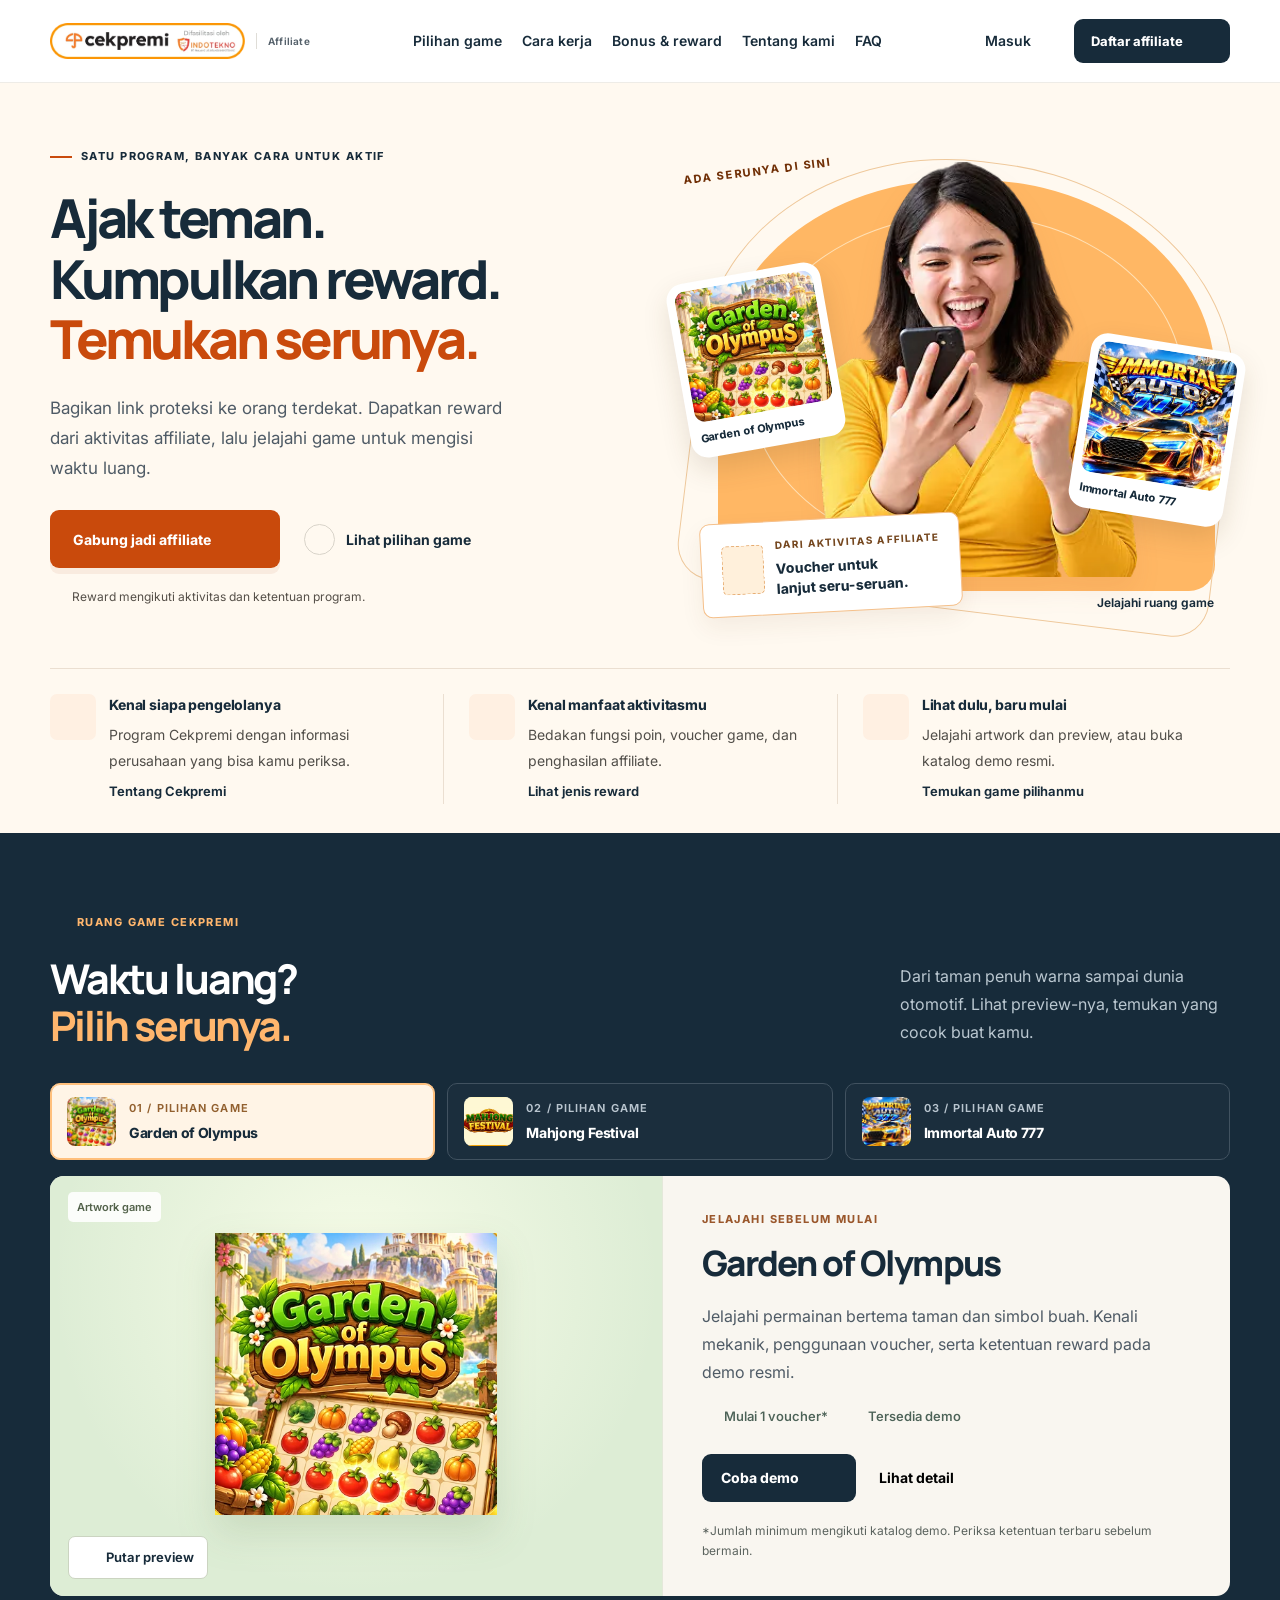
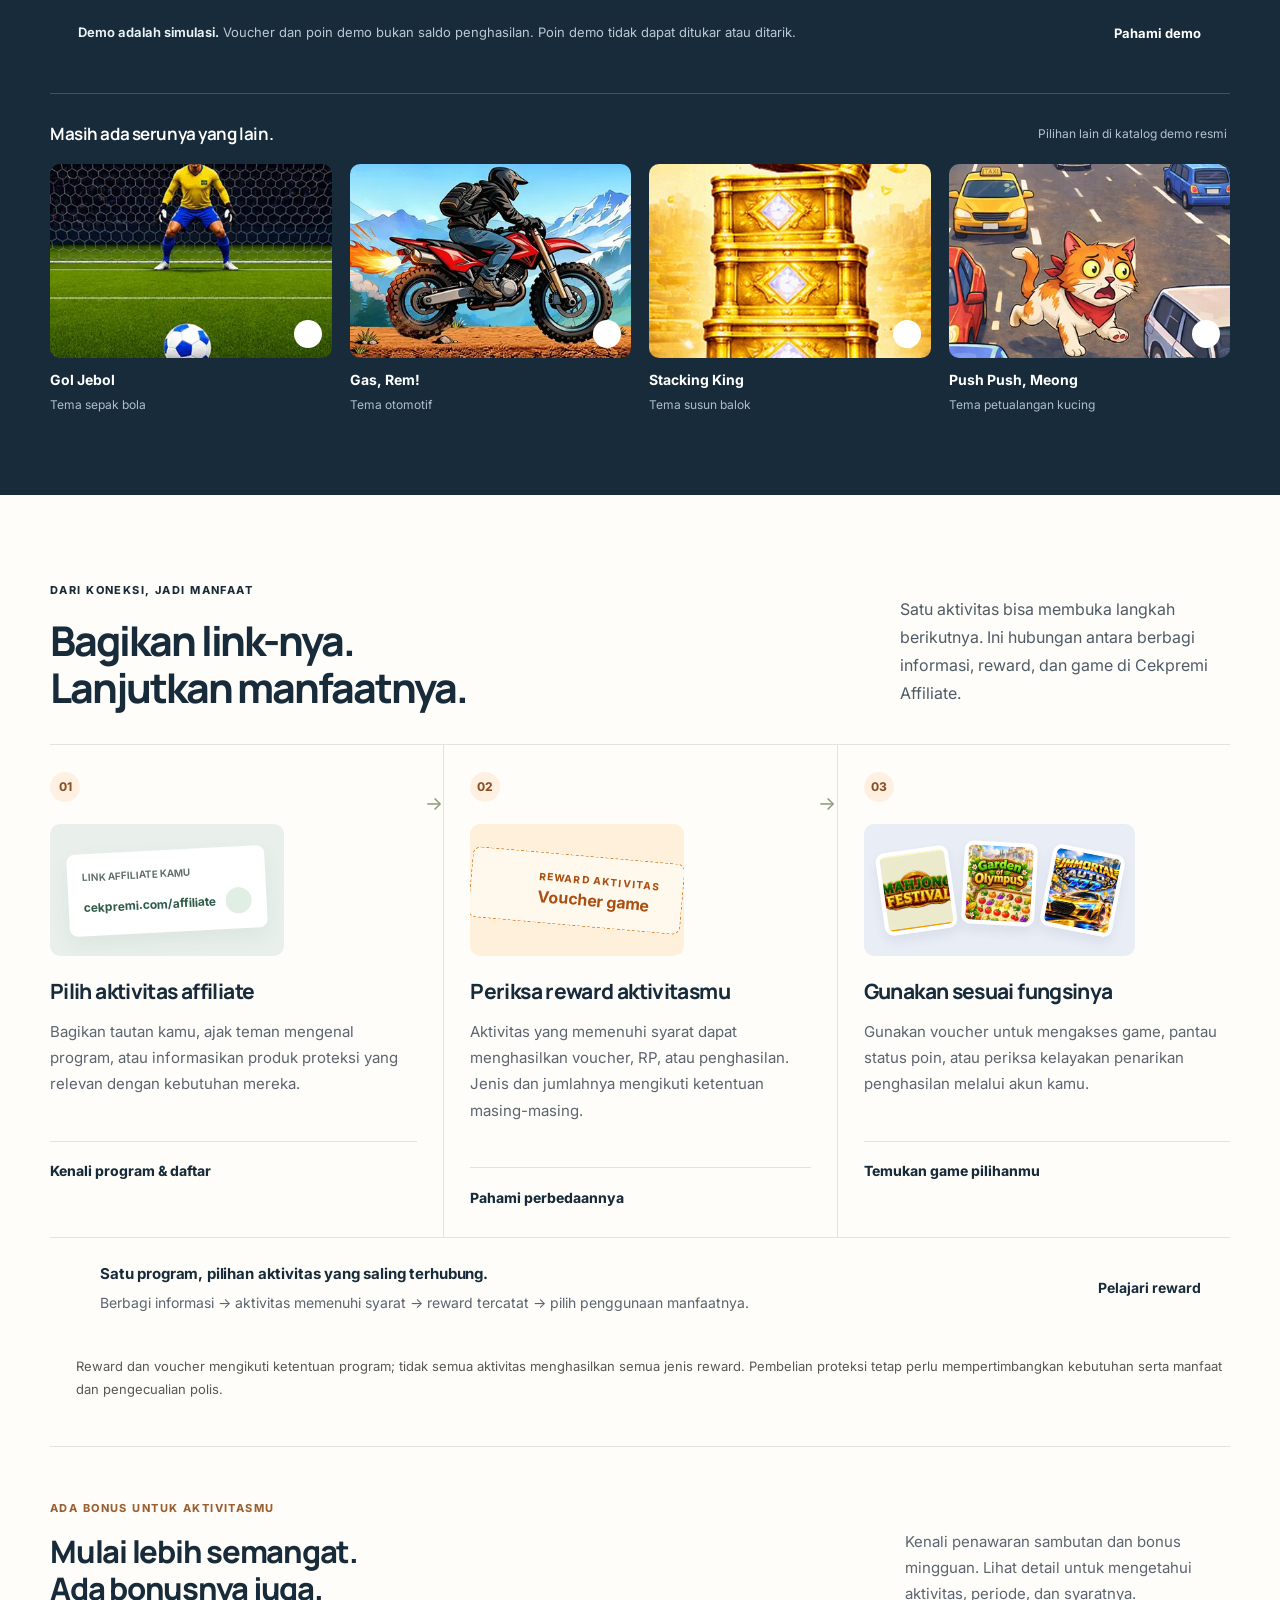
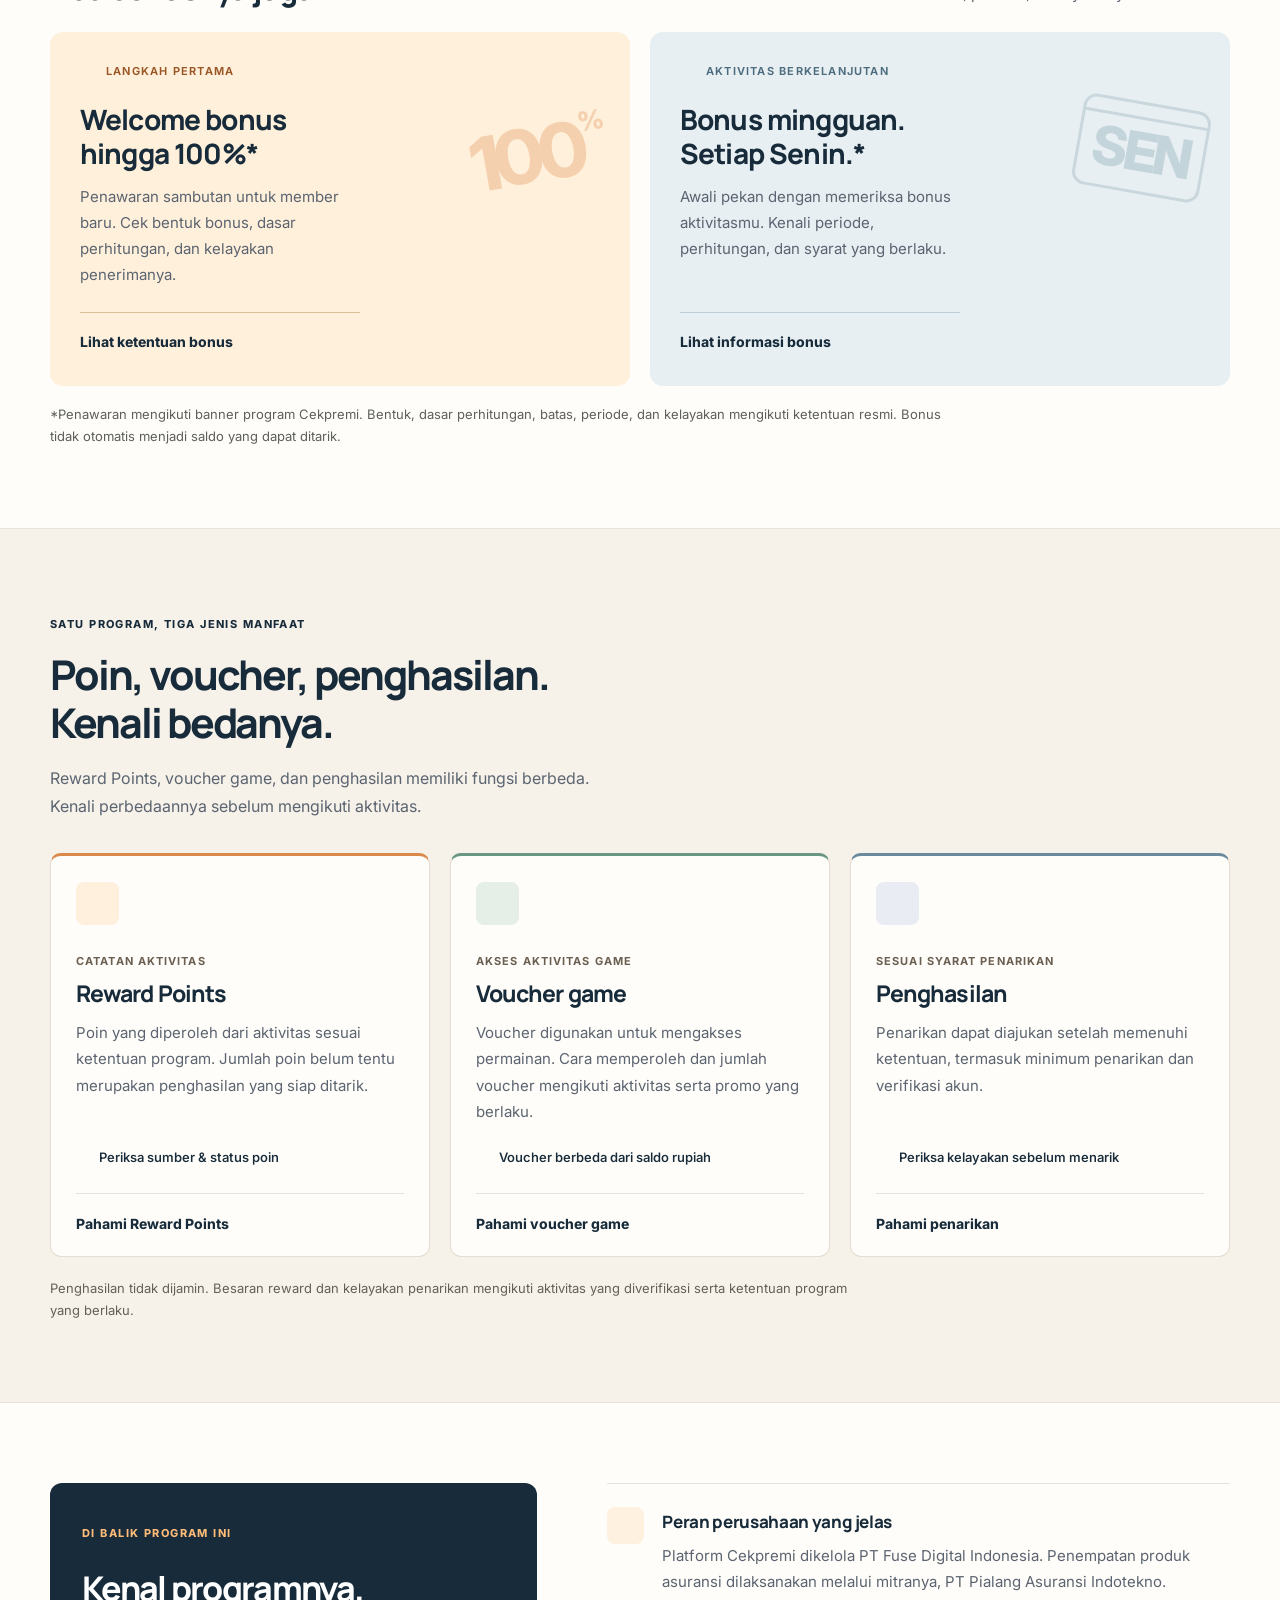
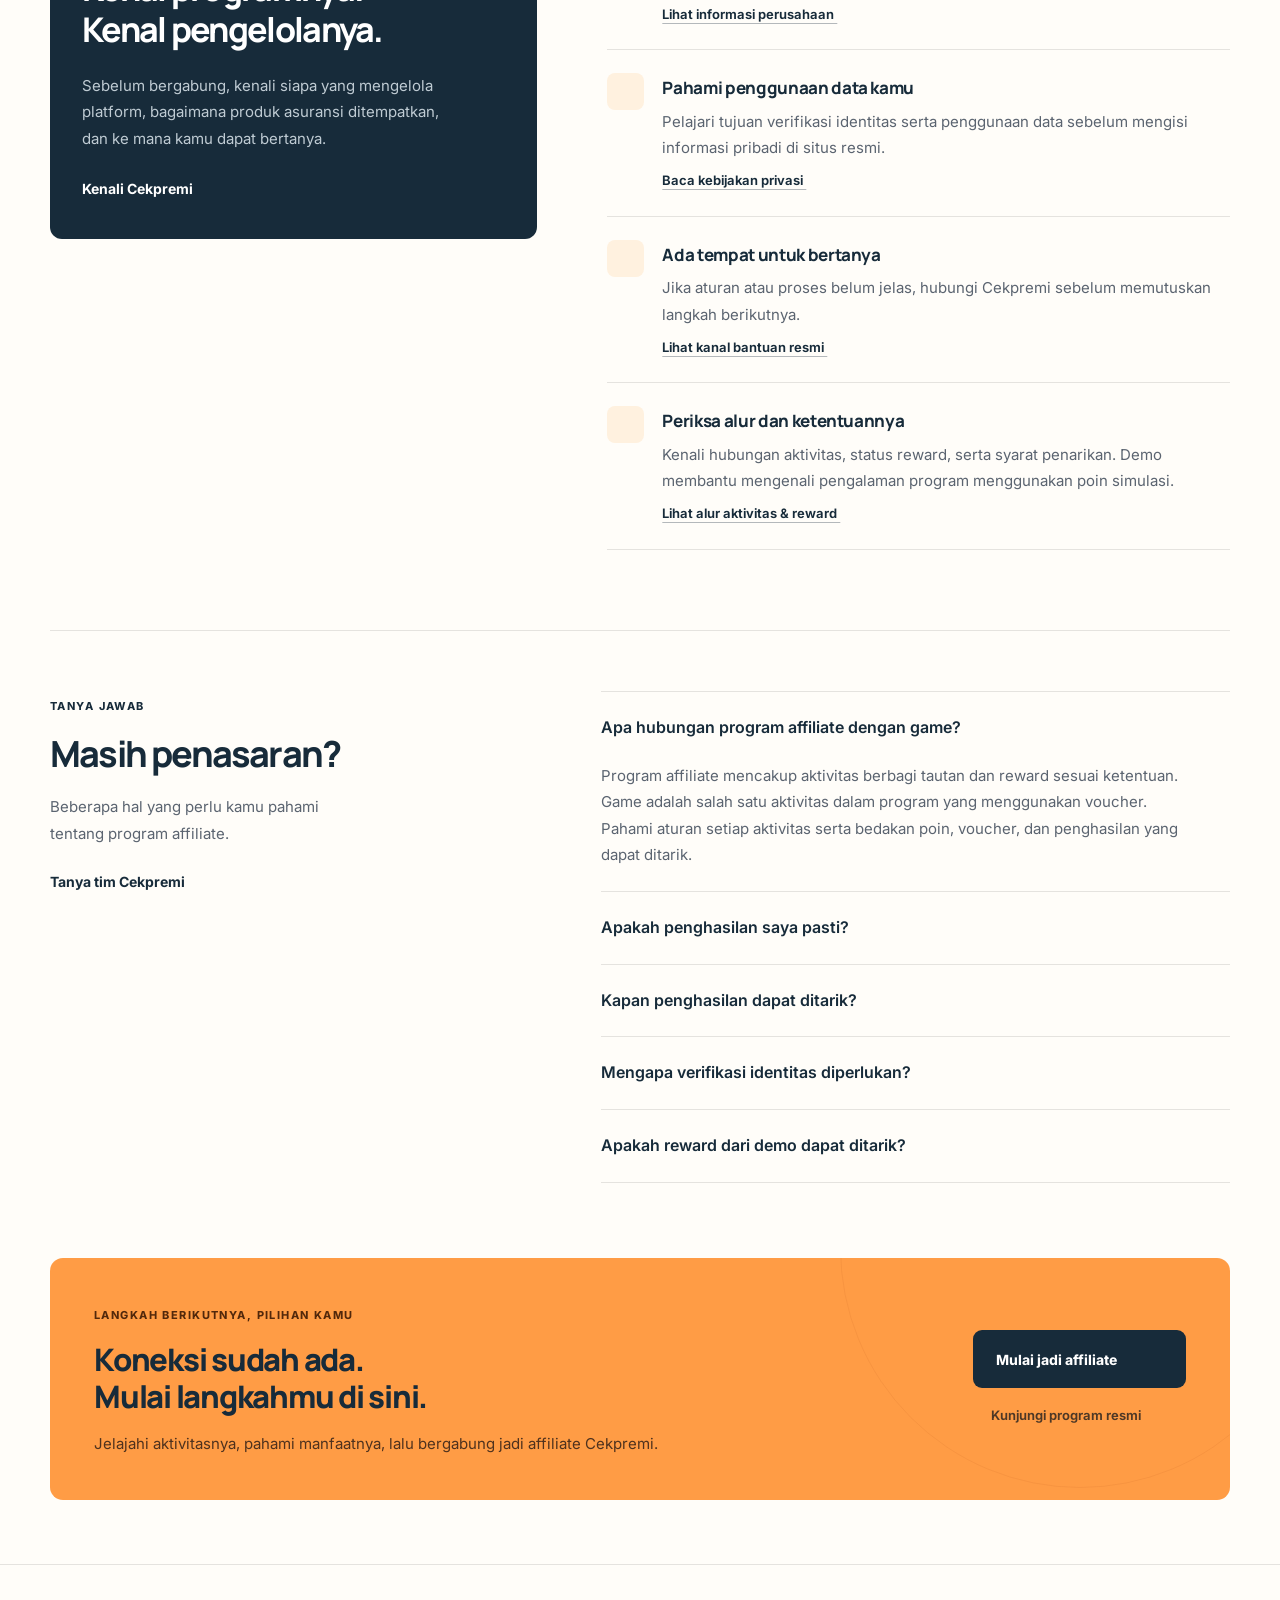
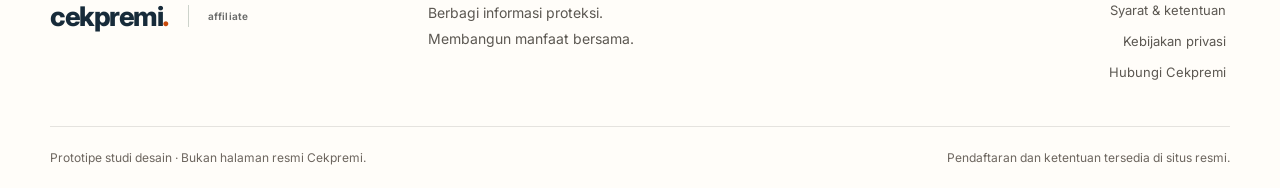
==== commit 98630e5d: "Add campaign refinements CSS for animations, layouts, and responsive design" ====
--- a/figma-capture.html
+++ b/figma-capture.html
@@ -1,4 +1,4 @@
-<!doctype html>
+﻿<!doctype html>
 <html lang="id">
 <head>
   <meta charset="utf-8">
@@ -7,27 +7,16 @@
   <meta name="description" content="Jelajahi game Cekpremi Affiliate, coba demo, dan pahami hubungan aktivitas affiliate, voucher, poin, serta penghasilan.">
   <title>Cekpremi Affiliate — Ajak teman, temukan serunya</title>
   <link rel="icon" href="assets/favicon.svg" type="image/svg+xml">
+  <link rel="preconnect" href="https://fonts.googleapis.com">
+  <link rel="preconnect" href="https://fonts.gstatic.com" crossorigin>
+  <link rel="stylesheet" href="https://fonts.googleapis.com/css2?family=Inter:wght@400;500;600;700;800&amp;family=Manrope:wght@600;700;800&amp;display=swap">
   <link rel="stylesheet" href="styles.css">
-  <link rel="preload" href="assets/fonts/montserrat-latin.woff2" as="font" type="font/woff2" crossorigin>
+  <link rel="stylesheet" href="https://use.hugeicons.com/font/icons.css">
   <link rel="stylesheet" href="campaign.css">
   <script src="script.js" defer></script>
 <script src="https://mcp.figma.com/mcp/html-to-design/capture.js" async></script>
 </head>
 <body>
-  <svg class="icon-library" xmlns="http://www.w3.org/2000/svg" aria-hidden="true">
-    <symbol id="i-arrow" viewBox="0 0 24 24"><path d="M5 12h14m-6-6 6 6-6 6"/></symbol>
-    <symbol id="i-external" viewBox="0 0 24 24"><path d="M14 4h6v6m0-6-9 9M10 4H5a1 1 0 0 0-1 1v14a1 1 0 0 0 1 1h14a1 1 0 0 0 1-1v-5"/></symbol>
-    <symbol id="i-check" viewBox="0 0 24 24"><path d="m6 12 4 4 8-8"/></symbol>
-    <symbol id="i-shield" viewBox="0 0 24 24"><path d="M12 3 4 6v6c0 4 8 9 8 9s8-5 8-9V6l-8-3Z"/><path d="m8 12 3 3 5-6"/></symbol>
-    <symbol id="i-link" viewBox="0 0 24 24"><path d="m10 14 4-4m-6 5-1 1a4 4 0 0 1-6-6l4-4a4 4 0 0 1 6 0m2 3 1-1a4 4 0 0 1 6 6l-4 4a4 4 0 0 1-6 0"/></symbol>
-    <symbol id="i-points" viewBox="0 0 24 24"><path d="m12 3 2.8 6.2L21 12l-6.2 2.8L12 21l-2.8-6.2L3 12l6.2-2.8L12 3Z"/></symbol>
-    <symbol id="i-ticket" viewBox="0 0 24 24"><path d="M4 5h16v5a2 2 0 0 0 0 4v5H4v-5a2 2 0 0 0 0-4V5Zm11 0v3m0 3v2m0 3v3"/></symbol>
-    <symbol id="i-wallet" viewBox="0 0 24 24"><path d="M20 8V5H5a2 2 0 0 0 0 4h16v10H5a2 2 0 0 1-2-2V7m18 6h-5v3h5"/></symbol>
-    <symbol id="i-file" viewBox="0 0 24 24"><path d="M14 3H5v18h14V8l-5-5Zm0 0v5h5M8 12h8m-8 4h6"/></symbol>
-    <symbol id="i-chat" viewBox="0 0 24 24"><path d="M4 4h16v12H9l-5 4V4Zm4 5h8m-8 3h5"/></symbol>
-    <symbol id="i-lock" viewBox="0 0 24 24"><rect x="5" y="10" width="14" height="11" rx="2"/><path d="M8 10V7a4 4 0 0 1 8 0v3m-4 4v3"/></symbol>
-    <symbol id="i-game" viewBox="0 0 24 24"><path d="M7 7h10c3 0 5 11 3 12-2 1-5-4-5-4H9s-3 5-5 4C2 18 4 7 7 7Zm1 3v4m-2-2h4m6-1h.1m2 2h.1"/></symbol>
-  </svg>
 
   <a class="skip-link" href="#main">Lewati ke konten utama</a>
   <header class="site-header">
@@ -39,13 +28,13 @@
         <a href="#games">Pilihan game</a><a href="#cara-kerja">Cara kerja</a><a href="#penawaran">Bonus &amp; reward</a><a href="#kepercayaan">Tentang kami</a><a href="#faq">FAQ</a>
       </nav>
       <div class="header-actions">
-        <a class="login-link" href="https://www.cekpremi.com/login-from-cp?x=pjdklzX" target="_blank" rel="noopener noreferrer">Masuk <svg class="icon small"><use href="#i-external"/></svg></a>
-        <button class="button button-small button-dark" type="button" data-open="registration">Daftar affiliate <svg class="icon small"><use href="#i-arrow"/></svg></button>
-        <button class="menu-toggle" type="button" aria-expanded="false" aria-controls="mobile-nav" aria-label="Buka menu navigasi"><span></span><span></span></button>
+        <a class="login-link" href="https://www.cekpremi.com/login-from-cp?x=pjdklzX" target="_blank" rel="noopener noreferrer">Masuk <i class="icon small hgi-stroke hgi-square-arrow-up-right-02" aria-hidden="true"></i></a>
+        <button class="button button-small button-dark" type="button" data-open="registration">Daftar affiliate <i class="icon small hgi-stroke hgi-arrow-right-02" aria-hidden="true"></i></button>
+        <button class="menu-toggle" type="button" aria-expanded="false" aria-controls="mobile-nav" aria-label="Buka menu navigasi"><i class="menu-open hgi-stroke hgi-menu-01" aria-hidden="true"></i><i class="menu-close hgi-stroke hgi-cancel-01" aria-hidden="true"></i></button>
       </div>
     </div>
     <nav id="mobile-nav" class="mobile-nav" aria-label="Navigasi seluler" hidden>
-      <a href="#games">Pilihan game</a><a href="#cara-kerja">Cara kerja</a><a href="#penawaran">Bonus &amp; reward</a><a href="#kepercayaan">Tentang kami</a><a href="#faq">FAQ</a><a href="https://www.cekpremi.com/login-from-cp?x=pjdklzX" target="_blank" rel="noopener noreferrer">Masuk ke Cekpremi ↗</a>
+      <a href="#games">Pilihan game</a><a href="#cara-kerja">Cara kerja</a><a href="#penawaran">Bonus &amp; reward</a><a href="#kepercayaan">Tentang kami</a><a href="#faq">FAQ</a><a href="https://www.cekpremi.com/login-from-cp?x=pjdklzX" target="_blank" rel="noopener noreferrer">Masuk ke Cekpremi <i class="inline-icon hgi-stroke hgi-square-arrow-up-right-02" aria-hidden="true"></i></a>
     </nav>
   </header>
 
@@ -56,8 +45,8 @@
           <span class="eyebrow"><span class="eyebrow-line"></span> SATU PROGRAM, BANYAK CARA UNTUK AKTIF</span>
           <h1 id="hero-title">Ajak teman.<br>Kumpulkan reward.<br><span class="accent-word">Temukan serunya.</span></h1>
           <p class="hero-lead">Bagikan link proteksi ke orang terdekat. Dapatkan reward dari aktivitas affiliate, lalu jelajahi game untuk mengisi waktu luang.</p>
-          <div class="hero-actions"><button class="button button-orange" type="button" data-open="registration">Gabung jadi affiliate <svg class="icon"><use href="#i-arrow"/></svg></button><a class="text-link" href="#games"><span class="round-play" aria-hidden="true">▶</span>Lihat pilihan game</a></div>
-          <p class="hero-note"><svg class="icon small"><use href="#i-file"/></svg>Reward mengikuti aktivitas dan ketentuan program.</p>
+          <div class="hero-actions"><button class="button button-orange" type="button" data-open="registration">Gabung jadi affiliate <i class="icon hgi-stroke hgi-arrow-right-02" aria-hidden="true"></i></button><a class="text-link" href="#games"><span class="round-play" aria-hidden="true"><i class="hgi-stroke hgi-play"></i></span>Lihat pilihan game</a></div>
+          <p class="hero-note"><i class="icon small hgi-stroke hgi-file-02" aria-hidden="true"></i>Reward mengikuti aktivitas dan ketentuan program.</p>
         </div>
         <div class="hero-art campaign-art" aria-label="Game dan aktivitas dalam program Cekpremi Affiliate">
           <div class="hero-orbit" aria-hidden="true"></div>
@@ -65,37 +54,37 @@
           <img class="member-portrait" src="assets/brand/member-portrait.webp" width="333" height="390" alt="Visual kampanye Cekpremi: perempuan memakai ponsel." fetchpriority="high">
           <div class="hero-game hero-game-garden"><img src="assets/games/garden-cover.webp" width="404" height="404" alt="Artwork Garden of Olympus"><span>Garden of Olympus</span></div>
           <div class="hero-game hero-game-auto"><img src="assets/games/immortal-cover.webp" width="404" height="404" alt="Artwork Immortal Auto 777"><span>Immortal Auto 777</span></div>
-          <div class="hero-voucher"><span class="hero-voucher-icon"><svg class="icon"><use href="#i-ticket"/></svg></span><span><small>DARI AKTIVITAS AFFILIATE</small><strong>Voucher untuk<br>lanjut seru-seruan.</strong></span></div>
-          <a class="hero-library-link" href="#games"><svg class="icon small"><use href="#i-game"/></svg>Jelajahi ruang game <span aria-hidden="true">↗</span></a>
+          <div class="hero-voucher"><span class="hero-voucher-icon"><i class="icon hgi-stroke hgi-ticket-01" aria-hidden="true"></i></span><span><small>DARI AKTIVITAS AFFILIATE</small><strong>Voucher untuk<br>lanjut seru-seruan.</strong></span></div>
+          <a class="hero-library-link" href="#games"><i class="icon small hgi-stroke hgi-game-controller-03" aria-hidden="true"></i>Jelajahi ruang game <span aria-hidden="true"><i class="inline-icon hgi-stroke hgi-square-arrow-up-right-02" aria-hidden="true"></i></span></a>
         </div>
       </div>
       <div class="container hero-principles program-summary" aria-label="Ringkasan program sebelum bergabung">
-        <article><svg class="icon"><use href="#i-shield"/></svg><div><strong>Kenal siapa pengelolanya</strong><p>Program Cekpremi dengan informasi perusahaan yang bisa kamu periksa.</p><a href="#kepercayaan">Tentang Cekpremi <span aria-hidden="true">↗</span></a></div></article>
-        <article><svg class="icon"><use href="#i-points"/></svg><div><strong>Kenal manfaat aktivitasmu</strong><p>Bedakan fungsi poin, voucher game, dan penghasilan affiliate.</p><a href="#reward">Lihat jenis reward <span aria-hidden="true">↗</span></a></div></article>
-        <article><svg class="icon"><use href="#i-game"/></svg><div><strong>Lihat dulu, baru mulai</strong><p>Jelajahi artwork dan preview, atau buka katalog demo resmi.</p><a href="#games">Temukan game pilihanmu <span aria-hidden="true">↗</span></a></div></article>
+        <article><i class="icon hgi-stroke hgi-shield-02" aria-hidden="true"></i><div><strong>Kenal siapa pengelolanya</strong><p>Program Cekpremi dengan informasi perusahaan yang bisa kamu periksa.</p><a href="#kepercayaan">Tentang Cekpremi <span aria-hidden="true"><i class="inline-icon hgi-stroke hgi-square-arrow-up-right-02" aria-hidden="true"></i></span></a></div></article>
+        <article><i class="icon hgi-stroke hgi-sparkles" aria-hidden="true"></i><div><strong>Kenal manfaat aktivitasmu</strong><p>Bedakan fungsi poin, voucher game, dan penghasilan affiliate.</p><a href="#reward">Lihat jenis reward <span aria-hidden="true"><i class="inline-icon hgi-stroke hgi-square-arrow-up-right-02" aria-hidden="true"></i></span></a></div></article>
+        <article><i class="icon hgi-stroke hgi-game-controller-03" aria-hidden="true"></i><div><strong>Lihat dulu, baru mulai</strong><p>Jelajahi artwork dan preview, atau buka katalog demo resmi.</p><a href="#games">Temukan game pilihanmu <span aria-hidden="true"><i class="inline-icon hgi-stroke hgi-square-arrow-up-right-02" aria-hidden="true"></i></span></a></div></article>
       </div>
     </section>
 
     <section id="games" class="section games-section" aria-labelledby="games-title">
       <div class="container">
-        <div class="section-heading split-heading"><div><span class="eyebrow"><svg class="icon small"><use href="#i-game"/></svg> RUANG GAME CEKPREMI</span><h2 id="games-title">Waktu luang?<br><span>Pilih serunya.</span></h2></div><p>Dari taman penuh warna sampai dunia otomotif. Lihat preview-nya, temukan yang cocok buat kamu.</p></div>
+        <div class="section-heading split-heading"><div><span class="eyebrow"><i class="icon small hgi-stroke hgi-game-controller-03" aria-hidden="true"></i> RUANG GAME CEKPREMI</span><h2 id="games-title">Waktu luang?<br><span>Pilih serunya.</span></h2></div><p>Dari taman penuh warna sampai dunia otomotif. Lihat preview-nya, temukan yang cocok buat kamu.</p></div>
         <div class="game-picker" role="tablist" aria-label="Pilih game unggulan">
-          <button type="button" id="game-tab-garden" class="game-choice" role="tab" aria-selected="true" aria-controls="featured-game" data-game="garden"><img src="assets/games/garden-cover.webp" alt="" width="58" height="58"><span><small>01 / PILIHAN GAME</small><strong>Garden of Olympus</strong></span><span class="choice-arrow" aria-hidden="true">↗</span></button>
-          <button type="button" id="game-tab-mahjong" class="game-choice" role="tab" aria-selected="false" aria-controls="featured-game" tabindex="-1" data-game="mahjong"><img src="assets/games/mahjong-cover.webp" alt="" width="58" height="58"><span><small>02 / PILIHAN GAME</small><strong>Mahjong Festival</strong></span><span class="choice-arrow" aria-hidden="true">↗</span></button>
-          <button type="button" id="game-tab-immortal" class="game-choice" role="tab" aria-selected="false" aria-controls="featured-game" tabindex="-1" data-game="immortal"><img src="assets/games/immortal-cover.webp" alt="" width="58" height="58"><span><small>03 / PILIHAN GAME</small><strong>Immortal Auto 777</strong></span><span class="choice-arrow" aria-hidden="true">↗</span></button>
+          <button type="button" id="game-tab-garden" class="game-choice" role="tab" aria-selected="true" aria-controls="featured-game" data-game="garden"><img src="assets/games/garden-cover.webp" alt="" width="58" height="58"><span><small>01 / PILIHAN GAME</small><strong>Garden of Olympus</strong></span><span class="choice-arrow" aria-hidden="true"><i class="inline-icon hgi-stroke hgi-square-arrow-up-right-02" aria-hidden="true"></i></span></button>
+          <button type="button" id="game-tab-mahjong" class="game-choice" role="tab" aria-selected="false" aria-controls="featured-game" tabindex="-1" data-game="mahjong"><img src="assets/games/mahjong-cover.webp" alt="" width="58" height="58"><span><small>02 / PILIHAN GAME</small><strong>Mahjong Festival</strong></span><span class="choice-arrow" aria-hidden="true"><i class="inline-icon hgi-stroke hgi-square-arrow-up-right-02" aria-hidden="true"></i></span></button>
+          <button type="button" id="game-tab-immortal" class="game-choice" role="tab" aria-selected="false" aria-controls="featured-game" tabindex="-1" data-game="immortal"><img src="assets/games/immortal-cover.webp" alt="" width="58" height="58"><span><small>03 / PILIHAN GAME</small><strong>Immortal Auto 777</strong></span><span class="choice-arrow" aria-hidden="true"><i class="inline-icon hgi-stroke hgi-square-arrow-up-right-02" aria-hidden="true"></i></span></button>
         </div>
         <article id="featured-game" class="featured-game" role="tabpanel" aria-labelledby="game-tab-garden" tabindex="0">
-          <div class="game-visual"><span id="preview-status" class="visual-badge">Artwork game</span><img id="featured-game-image" src="assets/games/garden-cover.webp" alt="Artwork asli Garden of Olympus dari katalog Cekpremi." width="800" height="419" loading="lazy"><button id="preview-toggle" type="button" class="preview-toggle" aria-pressed="false"><svg class="icon small"><use href="#i-game"/></svg><span>Putar preview</span></button></div>
-          <div class="featured-copy"><span class="eyebrow">JELAJAHI SEBELUM MULAI</span><h3 id="featured-game-title">Garden of Olympus</h3><p id="featured-game-description">Jelajahi permainan bertema taman dan simbol buah. Kenali mekanik, penggunaan voucher, serta ketentuan reward pada demo resmi.</p><div class="game-facts"><span><svg class="icon small"><use href="#i-ticket"/></svg>Mulai 1 voucher*</span><span><svg class="icon small"><use href="#i-game"/></svg>Tersedia demo</span></div><div class="featured-actions"><button class="button button-dark" type="button" data-demo>Coba demo <svg class="icon small"><use href="#i-arrow"/></svg></button><button class="text-link" type="button" data-game-details>Lihat detail <span aria-hidden="true">↗</span></button></div><p class="game-fineprint">*Jumlah minimum mengikuti katalog demo. Periksa ketentuan terbaru sebelum bermain.</p></div>
+          <div class="game-visual"><span id="preview-status" class="visual-badge">Artwork game</span><img id="featured-game-image" src="assets/games/garden-cover.webp" alt="Artwork asli Garden of Olympus dari katalog Cekpremi." width="800" height="419" loading="lazy"><button id="preview-toggle" type="button" class="preview-toggle" aria-pressed="false"><i class="icon small hgi-stroke hgi-game-controller-03" aria-hidden="true"></i><span>Putar preview</span></button></div>
+          <div class="featured-copy"><span class="eyebrow">JELAJAHI SEBELUM MULAI</span><h3 id="featured-game-title">Garden of Olympus</h3><p id="featured-game-description">Jelajahi permainan bertema taman dan simbol buah. Kenali mekanik, penggunaan voucher, serta ketentuan reward pada demo resmi.</p><div class="game-facts"><span><i class="icon small hgi-stroke hgi-ticket-01" aria-hidden="true"></i>Mulai 1 voucher*</span><span><i class="icon small hgi-stroke hgi-game-controller-03" aria-hidden="true"></i>Tersedia demo</span></div><div class="featured-actions"><button class="button button-dark" type="button" data-demo>Coba demo <i class="icon small hgi-stroke hgi-arrow-right-02" aria-hidden="true"></i></button><button class="text-link" type="button" data-game-details>Lihat detail <span aria-hidden="true"><i class="inline-icon hgi-stroke hgi-square-arrow-up-right-02" aria-hidden="true"></i></span></button></div><p class="game-fineprint">*Jumlah minimum mengikuti katalog demo. Periksa ketentuan terbaru sebelum bermain.</p></div>
         </article>
-        <div class="demo-disclosure"><svg class="icon small"><use href="#i-file"/></svg><p><strong>Demo adalah simulasi.</strong> Voucher dan poin demo bukan saldo penghasilan. Poin demo tidak dapat ditukar atau ditarik.</p><button class="text-link" type="button" data-open="game">Pahami demo <svg class="icon small"><use href="#i-arrow"/></svg></button></div>
+        <div class="demo-disclosure"><i class="icon small hgi-stroke hgi-file-02" aria-hidden="true"></i><p><strong>Demo adalah simulasi.</strong> Voucher dan poin demo bukan saldo penghasilan. Poin demo tidak dapat ditukar atau ditarik.</p><button class="text-link" type="button" data-open="game">Pahami demo <i class="icon small hgi-stroke hgi-arrow-right-02" aria-hidden="true"></i></button></div>
         <div class="game-library">
-          <div class="library-heading"><h3>Masih ada serunya yang lain.</h3><span>Pilihan lain di katalog demo resmi ↗</span></div>
+          <div class="library-heading"><h3>Masih ada serunya yang lain.</h3><span>Pilihan lain di katalog demo resmi <i class="inline-icon hgi-stroke hgi-square-arrow-up-right-02" aria-hidden="true"></i></span></div>
           <div class="library-grid">
-            <a class="library-game" href="https://www.cekpremi.com/affiliate/dashboard/dm/games/pjdklzX/Public-Page?x=pjdklzX&amp;project=Public-Page" target="_blank" rel="noopener noreferrer" aria-label="Lihat Gol Jebol di katalog demo resmi (tab baru)"><div class="library-game-art"><img src="assets/games/gol-cover.webp" width="404" height="404" loading="lazy" alt="Artwork Gol Jebol"><span class="library-arrow" aria-hidden="true">↗</span></div><strong>Gol Jebol</strong><small>Tema sepak bola</small></a>
-            <a class="library-game" href="https://www.cekpremi.com/affiliate/dashboard/dm/games/pjdklzX/Public-Page?x=pjdklzX&amp;project=Public-Page" target="_blank" rel="noopener noreferrer" aria-label="Lihat Gas, Rem! di katalog demo resmi (tab baru)"><div class="library-game-art"><img src="assets/games/gas-cover.webp" width="404" height="404" loading="lazy" alt="Artwork Gas, Rem!"><span class="library-arrow" aria-hidden="true">↗</span></div><strong>Gas, Rem!</strong><small>Tema otomotif</small></a>
-            <a class="library-game" href="https://www.cekpremi.com/affiliate/dashboard/dm/games/pjdklzX/Public-Page?x=pjdklzX&amp;project=Public-Page" target="_blank" rel="noopener noreferrer" aria-label="Lihat Stacking King di katalog demo resmi (tab baru)"><div class="library-game-art"><img src="assets/games/stacking-cover.webp" width="404" height="404" loading="lazy" alt="Artwork Stacking King"><span class="library-arrow" aria-hidden="true">↗</span></div><strong>Stacking King</strong><small>Tema susun balok</small></a>
-            <a class="library-game" href="https://www.cekpremi.com/affiliate/dashboard/dm/games/pjdklzX/Public-Page?x=pjdklzX&amp;project=Public-Page" target="_blank" rel="noopener noreferrer" aria-label="Lihat Push Push, Meong di katalog demo resmi (tab baru)"><div class="library-game-art"><img src="assets/games/meong-cover.webp" width="404" height="404" loading="lazy" alt="Artwork Push Push, Meong"><span class="library-arrow" aria-hidden="true">↗</span></div><strong>Push Push, Meong</strong><small>Tema petualangan kucing</small></a>
+            <a class="library-game" href="https://www.cekpremi.com/affiliate/dashboard/dm/games/pjdklzX/Public-Page?x=pjdklzX&amp;project=Public-Page" target="_blank" rel="noopener noreferrer" aria-label="Lihat Gol Jebol di katalog demo resmi (tab baru)"><div class="library-game-art"><img src="assets/games/gol-cover.webp" width="404" height="404" loading="lazy" alt="Artwork Gol Jebol"><span class="library-arrow" aria-hidden="true"><i class="inline-icon hgi-stroke hgi-square-arrow-up-right-02" aria-hidden="true"></i></span></div><strong>Gol Jebol</strong><small>Tema sepak bola</small></a>
+            <a class="library-game" href="https://www.cekpremi.com/affiliate/dashboard/dm/games/pjdklzX/Public-Page?x=pjdklzX&amp;project=Public-Page" target="_blank" rel="noopener noreferrer" aria-label="Lihat Gas, Rem! di katalog demo resmi (tab baru)"><div class="library-game-art"><img src="assets/games/gas-cover.webp" width="404" height="404" loading="lazy" alt="Artwork Gas, Rem!"><span class="library-arrow" aria-hidden="true"><i class="inline-icon hgi-stroke hgi-square-arrow-up-right-02" aria-hidden="true"></i></span></div><strong>Gas, Rem!</strong><small>Tema otomotif</small></a>
+            <a class="library-game" href="https://www.cekpremi.com/affiliate/dashboard/dm/games/pjdklzX/Public-Page?x=pjdklzX&amp;project=Public-Page" target="_blank" rel="noopener noreferrer" aria-label="Lihat Stacking King di katalog demo resmi (tab baru)"><div class="library-game-art"><img src="assets/games/stacking-cover.webp" width="404" height="404" loading="lazy" alt="Artwork Stacking King"><span class="library-arrow" aria-hidden="true"><i class="inline-icon hgi-stroke hgi-square-arrow-up-right-02" aria-hidden="true"></i></span></div><strong>Stacking King</strong><small>Tema susun balok</small></a>
+            <a class="library-game" href="https://www.cekpremi.com/affiliate/dashboard/dm/games/pjdklzX/Public-Page?x=pjdklzX&amp;project=Public-Page" target="_blank" rel="noopener noreferrer" aria-label="Lihat Push Push, Meong di katalog demo resmi (tab baru)"><div class="library-game-art"><img src="assets/games/meong-cover.webp" width="404" height="404" loading="lazy" alt="Artwork Push Push, Meong"><span class="library-arrow" aria-hidden="true"><i class="inline-icon hgi-stroke hgi-square-arrow-up-right-02" aria-hidden="true"></i></span></div><strong>Push Push, Meong</strong><small>Tema petualangan kucing</small></a>
           </div>
         </div>
       </div>
@@ -105,17 +94,17 @@
       <div class="container">
         <div class="section-heading split-heading"><div><span class="eyebrow">DARI KONEKSI, JADI MANFAAT</span><h2 id="how-title">Bagikan link-nya.<br>Lanjutkan manfaatnya.</h2></div><p>Satu aktivitas bisa membuka langkah berikutnya. Ini hubungan antara berbagi informasi, reward, dan game di Cekpremi Affiliate.</p></div>
         <div class="activity-flow">
-          <article class="activity-card"><div class="activity-top"><span class="step-number">01</span><span class="activity-icon"><svg class="icon"><use href="#i-link"/></svg></span></div><div class="activity-scene scene-share" aria-label="Ilustrasi tautan affiliate"><div class="share-sample"><small>LINK AFFILIATE KAMU</small><span>cekpremi.com/affiliate <svg class="icon"><use href="#i-arrow"/></svg></span></div></div><h3>Pilih aktivitas affiliate</h3><p>Bagikan tautan kamu, ajak teman mengenal program, atau informasikan produk proteksi yang relevan dengan kebutuhan mereka.</p><div class="activity-tags"><span>Bagikan tautan</span><span>Ajak teman</span><span>Informasikan proteksi</span></div><button class="card-link" type="button" data-open="registration">Kenali program &amp; daftar <svg class="icon small"><use href="#i-arrow"/></svg></button></article>
-          <article class="activity-card"><div class="activity-top"><span class="step-number">02</span><span class="activity-icon"><svg class="icon"><use href="#i-points"/></svg></span></div><div class="activity-scene scene-voucher" aria-label="Ilustrasi voucher game"><div class="sample-ticket"><svg class="icon"><use href="#i-ticket"/></svg><span><small>REWARD AKTIVITAS</small><strong>Voucher game</strong></span></div></div><h3>Periksa reward aktivitasmu</h3><p>Aktivitas yang memenuhi syarat dapat menghasilkan voucher, RP, atau penghasilan. Jenis dan jumlahnya mengikuti ketentuan masing-masing.</p><div class="activity-tags"><span>Voucher game</span><span>Reward Points</span><span>Penghasilan affiliate</span></div><a class="card-link" href="#reward">Pahami perbedaannya <svg class="icon small"><use href="#i-arrow"/></svg></a></article>
-          <article class="activity-card"><div class="activity-top"><span class="step-number">03</span><span class="activity-icon"><svg class="icon"><use href="#i-game"/></svg></span></div><div class="activity-scene scene-games" aria-label="Pilihan game"><img src="assets/games/mahjong-cover.webp" width="73" height="83" loading="lazy" alt="Mahjong Festival"><img src="assets/games/garden-cover.webp" width="73" height="83" loading="lazy" alt="Garden of Olympus"><img src="assets/games/immortal-cover.webp" width="73" height="83" loading="lazy" alt="Immortal Auto 777"></div><h3>Gunakan sesuai fungsinya</h3><p>Gunakan voucher untuk mengakses game, pantau status poin, atau periksa kelayakan penarikan penghasilan melalui akun kamu.</p><div class="activity-tags"><span>Jelajahi game</span><span>Pantau progres</span><span>Periksa penarikan</span></div><a class="card-link" href="#games">Temukan game pilihanmu <svg class="icon small"><use href="#i-arrow"/></svg></a></article>
+          <article class="activity-card"><div class="activity-top"><span class="step-number">01</span><span class="activity-icon"><i class="icon hgi-stroke hgi-link-01" aria-hidden="true"></i></span></div><div class="activity-scene scene-share" aria-label="Ilustrasi tautan affiliate"><div class="share-sample"><small>LINK AFFILIATE KAMU</small><span>cekpremi.com/affiliate <i class="icon hgi-stroke hgi-arrow-right-02" aria-hidden="true"></i></span></div></div><h3>Pilih aktivitas affiliate</h3><p>Bagikan tautan kamu, ajak teman mengenal program, atau informasikan produk proteksi yang relevan dengan kebutuhan mereka.</p><div class="activity-tags"><span>Bagikan tautan</span><span>Ajak teman</span><span>Informasikan proteksi</span></div><button class="card-link" type="button" data-open="registration">Kenali program &amp; daftar <i class="icon small hgi-stroke hgi-arrow-right-02" aria-hidden="true"></i></button></article>
+          <article class="activity-card"><div class="activity-top"><span class="step-number">02</span><span class="activity-icon"><i class="icon hgi-stroke hgi-sparkles" aria-hidden="true"></i></span></div><div class="activity-scene scene-voucher" aria-label="Ilustrasi voucher game"><div class="sample-ticket"><i class="icon hgi-stroke hgi-ticket-01" aria-hidden="true"></i><span><small>REWARD AKTIVITAS</small><strong>Voucher game</strong></span></div></div><h3>Periksa reward aktivitasmu</h3><p>Aktivitas yang memenuhi syarat dapat menghasilkan voucher, RP, atau penghasilan. Jenis dan jumlahnya mengikuti ketentuan masing-masing.</p><div class="activity-tags"><span>Voucher game</span><span>Reward Points</span><span>Penghasilan affiliate</span></div><a class="card-link" href="#reward">Pahami perbedaannya <i class="icon small hgi-stroke hgi-arrow-right-02" aria-hidden="true"></i></a></article>
+          <article class="activity-card"><div class="activity-top"><span class="step-number">03</span><span class="activity-icon"><i class="icon hgi-stroke hgi-game-controller-03" aria-hidden="true"></i></span></div><div class="activity-scene scene-games" aria-label="Pilihan game"><img src="assets/games/mahjong-cover.webp" width="73" height="83" loading="lazy" alt="Mahjong Festival"><img src="assets/games/garden-cover.webp" width="73" height="83" loading="lazy" alt="Garden of Olympus"><img src="assets/games/immortal-cover.webp" width="73" height="83" loading="lazy" alt="Immortal Auto 777"></div><h3>Gunakan sesuai fungsinya</h3><p>Gunakan voucher untuk mengakses game, pantau status poin, atau periksa kelayakan penarikan penghasilan melalui akun kamu.</p><div class="activity-tags"><span>Jelajahi game</span><span>Pantau progres</span><span>Periksa penarikan</span></div><a class="card-link" href="#games">Temukan game pilihanmu <i class="icon small hgi-stroke hgi-arrow-right-02" aria-hidden="true"></i></a></article>
         </div>
-        <div class="benefit-cycle"><span class="cycle-symbol" aria-hidden="true">↻</span><div><strong>Satu program, pilihan aktivitas yang saling terhubung.</strong><p>Berbagi informasi → aktivitas memenuhi syarat → reward tercatat → pilih penggunaan manfaatnya.</p></div><a class="text-link" href="#reward">Pelajari reward <svg class="icon small"><use href="#i-arrow"/></svg></a></div>
-        <div class="how-footnote"><svg class="icon small"><use href="#i-shield"/></svg><p>Reward dan voucher mengikuti ketentuan program; tidak semua aktivitas menghasilkan semua jenis reward. Pembelian proteksi tetap perlu mempertimbangkan kebutuhan serta manfaat dan pengecualian polis.</p></div>
+        <div class="benefit-cycle"><i class="cycle-symbol hgi-stroke hgi-reload" aria-hidden="true"></i><div><strong>Satu program, pilihan aktivitas yang saling terhubung.</strong><p>Berbagi informasi → aktivitas memenuhi syarat → reward tercatat → pilih penggunaan manfaatnya.</p></div><a class="text-link" href="#reward">Pelajari reward <i class="icon small hgi-stroke hgi-arrow-right-02" aria-hidden="true"></i></a></div>
+        <div class="how-footnote"><i class="icon small hgi-stroke hgi-shield-02" aria-hidden="true"></i><p>Reward dan voucher mengikuti ketentuan program; tidak semua aktivitas menghasilkan semua jenis reward. Pembelian proteksi tetap perlu mempertimbangkan kebutuhan serta manfaat dan pengecualian polis.</p></div>
         <div id="penawaran" class="offers-area" aria-labelledby="offers-title">
           <div class="offers-heading"><div><span class="eyebrow">ADA BONUS UNTUK AKTIVITASMU</span><h3 id="offers-title">Mulai lebih semangat.<br>Ada bonusnya juga.</h3></div><p>Kenali penawaran sambutan dan bonus mingguan. Lihat detail untuk mengetahui aktivitas, periode, dan syaratnya.</p></div>
           <div class="offers-grid">
-            <article class="offer-card"><div class="offer-label"><svg class="icon small"><use href="#i-points"/></svg><span>LANGKAH PERTAMA</span></div><span class="offer-graphic" aria-hidden="true">100<small>%</small></span><h4>Welcome bonus<br>hingga 100%*</h4><p>Penawaran sambutan untuk member baru. Cek bentuk bonus, dasar perhitungan, dan kelayakan penerimanya.</p><button class="card-link" type="button" data-open="welcome">Lihat ketentuan bonus <svg class="icon small"><use href="#i-arrow"/></svg></button></article>
-            <article class="offer-card"><div class="offer-label"><svg class="icon small"><use href="#i-file"/></svg><span>AKTIVITAS BERKELANJUTAN</span></div><span class="offer-graphic offer-graphic-calendar" aria-hidden="true">SEN</span><h4>Bonus mingguan.<br>Setiap Senin.*</h4><p>Awali pekan dengan memeriksa bonus aktivitasmu. Kenali periode, perhitungan, dan syarat yang berlaku.</p><button class="card-link" type="button" data-open="weekly">Lihat informasi bonus <svg class="icon small"><use href="#i-arrow"/></svg></button></article>
+            <article class="offer-card"><div class="offer-label"><i class="icon small hgi-stroke hgi-sparkles" aria-hidden="true"></i><span>LANGKAH PERTAMA</span></div><span class="offer-graphic" aria-hidden="true">100<small>%</small></span><h4>Welcome bonus<br>hingga 100%*</h4><p>Penawaran sambutan untuk member baru. Cek bentuk bonus, dasar perhitungan, dan kelayakan penerimanya.</p><button class="card-link" type="button" data-open="welcome">Lihat ketentuan bonus <i class="icon small hgi-stroke hgi-arrow-right-02" aria-hidden="true"></i></button></article>
+            <article class="offer-card"><div class="offer-label"><i class="icon small hgi-stroke hgi-file-02" aria-hidden="true"></i><span>AKTIVITAS BERKELANJUTAN</span></div><span class="offer-graphic offer-graphic-calendar" aria-hidden="true">SEN</span><h4>Bonus mingguan.<br>Setiap Senin.*</h4><p>Awali pekan dengan memeriksa bonus aktivitasmu. Kenali periode, perhitungan, dan syarat yang berlaku.</p><button class="card-link" type="button" data-open="weekly">Lihat informasi bonus <i class="icon small hgi-stroke hgi-arrow-right-02" aria-hidden="true"></i></button></article>
           </div>
           <p class="offers-note">*Penawaran mengikuti banner program Cekpremi. Bentuk, dasar perhitungan, batas, periode, dan kelayakan mengikuti ketentuan resmi. Bonus tidak otomatis menjadi saldo yang dapat ditarik.</p>
         </div>
@@ -126,9 +115,9 @@
       <div class="container">
         <div class="section-heading centered"><span class="eyebrow">SATU PROGRAM, TIGA JENIS MANFAAT</span><h2 id="reward-title">Poin, voucher, penghasilan.<br>Kenali bedanya.</h2><p>Reward Points, voucher game, dan penghasilan memiliki fungsi berbeda.<br class="desktop-break"> Kenali perbedaannya sebelum mengikuti aktivitas.</p></div>
         <div class="reward-grid">
-          <article class="reward-card"><span class="reward-icon points"><svg class="icon"><use href="#i-points"/></svg></span><span class="card-category">CATATAN AKTIVITAS</span><h3>Reward Points</h3><p>Poin yang diperoleh dari aktivitas sesuai ketentuan program. Jumlah poin belum tentu merupakan penghasilan yang siap ditarik.</p><div class="card-rule"><svg class="icon small"><use href="#i-check"/></svg>Periksa sumber &amp; status poin</div><button class="card-link" type="button" data-reward="points">Pahami Reward Points <svg class="icon small"><use href="#i-arrow"/></svg></button></article>
-          <article class="reward-card"><span class="reward-icon voucher"><svg class="icon"><use href="#i-ticket"/></svg></span><span class="card-category">AKSES AKTIVITAS GAME</span><h3>Voucher game</h3><p>Voucher digunakan untuk mengakses permainan. Cara memperoleh dan jumlah voucher mengikuti aktivitas serta promo yang berlaku.</p><div class="card-rule"><svg class="icon small"><use href="#i-check"/></svg>Voucher berbeda dari saldo rupiah</div><button class="card-link" type="button" data-reward="voucher">Pahami voucher game <svg class="icon small"><use href="#i-arrow"/></svg></button></article>
-          <article class="reward-card"><span class="reward-icon income"><svg class="icon"><use href="#i-wallet"/></svg></span><span class="card-category">SESUAI SYARAT PENARIKAN</span><h3>Penghasilan</h3><p>Penarikan dapat diajukan setelah memenuhi ketentuan, termasuk minimum penarikan dan verifikasi akun.</p><div class="card-rule"><svg class="icon small"><use href="#i-check"/></svg>Periksa kelayakan sebelum menarik</div><button class="card-link" type="button" data-reward="income">Pahami penarikan <svg class="icon small"><use href="#i-arrow"/></svg></button></article>
+          <article class="reward-card"><span class="reward-icon points"><i class="icon hgi-stroke hgi-sparkles" aria-hidden="true"></i></span><span class="card-category">CATATAN AKTIVITAS</span><h3>Reward Points</h3><p>Poin yang diperoleh dari aktivitas sesuai ketentuan program. Jumlah poin belum tentu merupakan penghasilan yang siap ditarik.</p><div class="card-rule"><i class="icon small hgi-stroke hgi-tick-02" aria-hidden="true"></i>Periksa sumber &amp; status poin</div><button class="card-link" type="button" data-reward="points">Pahami Reward Points <i class="icon small hgi-stroke hgi-arrow-right-02" aria-hidden="true"></i></button></article>
+          <article class="reward-card"><span class="reward-icon voucher"><i class="icon hgi-stroke hgi-ticket-01" aria-hidden="true"></i></span><span class="card-category">AKSES AKTIVITAS GAME</span><h3>Voucher game</h3><p>Voucher digunakan untuk mengakses permainan. Cara memperoleh dan jumlah voucher mengikuti aktivitas serta promo yang berlaku.</p><div class="card-rule"><i class="icon small hgi-stroke hgi-tick-02" aria-hidden="true"></i>Voucher berbeda dari saldo rupiah</div><button class="card-link" type="button" data-reward="voucher">Pahami voucher game <i class="icon small hgi-stroke hgi-arrow-right-02" aria-hidden="true"></i></button></article>
+          <article class="reward-card"><span class="reward-icon income"><i class="icon hgi-stroke hgi-wallet-02" aria-hidden="true"></i></span><span class="card-category">SESUAI SYARAT PENARIKAN</span><h3>Penghasilan</h3><p>Penarikan dapat diajukan setelah memenuhi ketentuan, termasuk minimum penarikan dan verifikasi akun.</p><div class="card-rule"><i class="icon small hgi-stroke hgi-tick-02" aria-hidden="true"></i>Periksa kelayakan sebelum menarik</div><button class="card-link" type="button" data-reward="income">Pahami penarikan <i class="icon small hgi-stroke hgi-arrow-right-02" aria-hidden="true"></i></button></article>
         </div>
         <p class="reward-disclaimer">Penghasilan tidak dijamin. Besaran reward dan kelayakan penarikan mengikuti aktivitas yang diverifikasi serta ketentuan program yang berlaku.</p>
       </div>
@@ -136,42 +125,42 @@
 
     <section id="kepercayaan" class="section trust-section" aria-labelledby="trust-title">
       <div class="container trust-grid">
-        <div class="trust-copy"><span class="eyebrow">DI BALIK PROGRAM INI</span><h2 id="trust-title">Kenal programnya.<br>Kenal pengelolanya.</h2><p>Sebelum bergabung, kenali siapa yang mengelola platform, bagaimana produk asuransi ditempatkan, dan ke mana kamu dapat bertanya.</p><a class="text-link" href="https://www.cekpremi.com/tentang-kami" target="_blank" rel="noopener noreferrer">Kenali Cekpremi <svg class="icon small"><use href="#i-external"/></svg></a></div>
+        <div class="trust-copy"><span class="eyebrow">DI BALIK PROGRAM INI</span><h2 id="trust-title">Kenal programnya.<br>Kenal pengelolanya.</h2><p>Sebelum bergabung, kenali siapa yang mengelola platform, bagaimana produk asuransi ditempatkan, dan ke mana kamu dapat bertanya.</p><a class="text-link" href="https://www.cekpremi.com/tentang-kami" target="_blank" rel="noopener noreferrer">Kenali Cekpremi <i class="icon small hgi-stroke hgi-square-arrow-up-right-02" aria-hidden="true"></i></a></div>
         <div class="trust-list">
-          <article class="trust-item"><span class="trust-item-icon"><svg class="icon"><use href="#i-shield"/></svg></span><div><h3>Peran perusahaan yang jelas</h3><p>Platform Cekpremi dikelola PT Fuse Digital Indonesia. Penempatan produk asuransi dilaksanakan melalui mitranya, PT Pialang Asuransi Indotekno.</p><a href="https://www.cekpremi.com/tentang-kami" target="_blank" rel="noopener noreferrer">Lihat informasi perusahaan <span aria-hidden="true">↗</span></a></div></article>
-          <article class="trust-item"><span class="trust-item-icon"><svg class="icon"><use href="#i-lock"/></svg></span><div><h3>Pahami penggunaan data kamu</h3><p>Pelajari tujuan verifikasi identitas serta penggunaan data sebelum mengisi informasi pribadi di situs resmi.</p><a href="https://www.cekpremi.com/kebijakan-privasi" target="_blank" rel="noopener noreferrer">Baca kebijakan privasi <span aria-hidden="true">↗</span></a></div></article>
-          <article class="trust-item"><span class="trust-item-icon"><svg class="icon"><use href="#i-chat"/></svg></span><div><h3>Ada tempat untuk bertanya</h3><p>Jika aturan atau proses belum jelas, hubungi Cekpremi sebelum memutuskan langkah berikutnya.</p><a href="https://www.cekpremi.com/kontak" target="_blank" rel="noopener noreferrer">Lihat kanal bantuan resmi <span aria-hidden="true">↗</span></a></div></article>
-          <article class="trust-item"><span class="trust-item-icon"><svg class="icon"><use href="#i-file"/></svg></span><div><h3>Periksa alur dan ketentuannya</h3><p>Kenali hubungan aktivitas, status reward, serta syarat penarikan. Demo membantu mengenali pengalaman program menggunakan poin simulasi.</p><a href="#cara-kerja">Lihat alur aktivitas &amp; reward <span aria-hidden="true">↗</span></a></div></article>
+          <article class="trust-item"><span class="trust-item-icon"><i class="icon hgi-stroke hgi-shield-02" aria-hidden="true"></i></span><div><h3>Peran perusahaan yang jelas</h3><p>Platform Cekpremi dikelola PT Fuse Digital Indonesia. Penempatan produk asuransi dilaksanakan melalui mitranya, PT Pialang Asuransi Indotekno.</p><a href="https://www.cekpremi.com/tentang-kami" target="_blank" rel="noopener noreferrer">Lihat informasi perusahaan <span aria-hidden="true"><i class="inline-icon hgi-stroke hgi-square-arrow-up-right-02" aria-hidden="true"></i></span></a></div></article>
+          <article class="trust-item"><span class="trust-item-icon"><i class="icon hgi-stroke hgi-lock" aria-hidden="true"></i></span><div><h3>Pahami penggunaan data kamu</h3><p>Pelajari tujuan verifikasi identitas serta penggunaan data sebelum mengisi informasi pribadi di situs resmi.</p><a href="https://www.cekpremi.com/kebijakan-privasi" target="_blank" rel="noopener noreferrer">Baca kebijakan privasi <span aria-hidden="true"><i class="inline-icon hgi-stroke hgi-square-arrow-up-right-02" aria-hidden="true"></i></span></a></div></article>
+          <article class="trust-item"><span class="trust-item-icon"><i class="icon hgi-stroke hgi-message-01" aria-hidden="true"></i></span><div><h3>Ada tempat untuk bertanya</h3><p>Jika aturan atau proses belum jelas, hubungi Cekpremi sebelum memutuskan langkah berikutnya.</p><a href="https://www.cekpremi.com/kontak" target="_blank" rel="noopener noreferrer">Lihat kanal bantuan resmi <span aria-hidden="true"><i class="inline-icon hgi-stroke hgi-square-arrow-up-right-02" aria-hidden="true"></i></span></a></div></article>
+          <article class="trust-item"><span class="trust-item-icon"><i class="icon hgi-stroke hgi-file-02" aria-hidden="true"></i></span><div><h3>Periksa alur dan ketentuannya</h3><p>Kenali hubungan aktivitas, status reward, serta syarat penarikan. Demo membantu mengenali pengalaman program menggunakan poin simulasi.</p><a href="#cara-kerja">Lihat alur aktivitas &amp; reward <span aria-hidden="true"><i class="inline-icon hgi-stroke hgi-square-arrow-up-right-02" aria-hidden="true"></i></span></a></div></article>
         </div>
       </div>
     </section>
 
     <section id="faq" class="section faq-section" aria-labelledby="faq-title">
-      <div class="container faq-grid"><div class="faq-intro"><span class="eyebrow">TANYA JAWAB</span><h2 id="faq-title">Masih penasaran?</h2><p>Beberapa hal yang perlu kamu pahami tentang program affiliate.</p><a class="text-link" href="https://www.cekpremi.com/kontak" target="_blank" rel="noopener noreferrer">Tanya tim Cekpremi <svg class="icon small"><use href="#i-external"/></svg></a></div>
+      <div class="container faq-grid"><div class="faq-intro"><span class="eyebrow">TANYA JAWAB</span><h2 id="faq-title">Masih penasaran?</h2><p>Beberapa hal yang perlu kamu pahami tentang program affiliate.</p><a class="text-link" href="https://www.cekpremi.com/kontak" target="_blank" rel="noopener noreferrer">Tanya tim Cekpremi <i class="icon small hgi-stroke hgi-square-arrow-up-right-02" aria-hidden="true"></i></a></div>
         <div class="faq-list">
-          <details open><summary>Apa hubungan program affiliate dengan game?<span class="faq-plus" aria-hidden="true"></span></summary><div class="faq-answer">Program affiliate mencakup aktivitas berbagi tautan dan reward sesuai ketentuan. Game adalah salah satu aktivitas dalam program yang menggunakan voucher. Pahami aturan setiap aktivitas serta bedakan poin, voucher, dan penghasilan yang dapat ditarik.</div></details>
-          <details><summary>Apakah penghasilan saya pasti?<span class="faq-plus" aria-hidden="true"></span></summary><div class="faq-answer">Tidak ada jaminan penghasilan. Reward mengikuti aktivitas yang memenuhi ketentuan program. Estimasi atau jumlah poin tidak otomatis menjadi saldo yang dapat ditarik; periksa status, batas minimum, dan ketentuan yang berlaku.</div></details>
-          <details><summary>Kapan penghasilan dapat ditarik?<span class="faq-plus" aria-hidden="true"></span></summary><div class="faq-answer">Menurut informasi program Cekpremi, penarikan dapat diajukan saat akun sudah terverifikasi dan saldo memenuhi minimum penarikan. Periksa nilai minimum, status reward, serta ketentuan terbaru melalui akun resmi kamu.</div></details>
-          <details><summary>Mengapa verifikasi identitas diperlukan?<span class="faq-plus" aria-hidden="true"></span></summary><div class="faq-answer">Verifikasi membantu memastikan penghasilan ditarik oleh pemilik akun yang benar. Baca tujuan penggunaan data pada kebijakan privasi Cekpremi sebelum memberikan KTP atau informasi pribadi lainnya.</div></details>
-          <details><summary>Apakah reward dari demo dapat ditarik?<span class="faq-plus" aria-hidden="true"></span></summary><div class="faq-answer">Tidak. Voucher dan Reward Points pada demo digunakan untuk simulasi. Poin demo tidak dapat digunakan sebagai penghasilan, ditukar, atau ditarik.</div></details>
+          <details open><summary>Apa hubungan program affiliate dengan game?<i class="faq-plus hgi-stroke hgi-add-01" aria-hidden="true"></i></summary><div class="faq-answer">Program affiliate mencakup aktivitas berbagi tautan dan reward sesuai ketentuan. Game adalah salah satu aktivitas dalam program yang menggunakan voucher. Pahami aturan setiap aktivitas serta bedakan poin, voucher, dan penghasilan yang dapat ditarik.</div></details>
+          <details><summary>Apakah penghasilan saya pasti?<i class="faq-plus hgi-stroke hgi-add-01" aria-hidden="true"></i></summary><div class="faq-answer">Tidak ada jaminan penghasilan. Reward mengikuti aktivitas yang memenuhi ketentuan program. Estimasi atau jumlah poin tidak otomatis menjadi saldo yang dapat ditarik; periksa status, batas minimum, dan ketentuan yang berlaku.</div></details>
+          <details><summary>Kapan penghasilan dapat ditarik?<i class="faq-plus hgi-stroke hgi-add-01" aria-hidden="true"></i></summary><div class="faq-answer">Menurut informasi program Cekpremi, penarikan dapat diajukan saat akun sudah terverifikasi dan saldo memenuhi minimum penarikan. Periksa nilai minimum, status reward, serta ketentuan terbaru melalui akun resmi kamu.</div></details>
+          <details><summary>Mengapa verifikasi identitas diperlukan?<i class="faq-plus hgi-stroke hgi-add-01" aria-hidden="true"></i></summary><div class="faq-answer">Verifikasi membantu memastikan penghasilan ditarik oleh pemilik akun yang benar. Baca tujuan penggunaan data pada kebijakan privasi Cekpremi sebelum memberikan KTP atau informasi pribadi lainnya.</div></details>
+          <details><summary>Apakah reward dari demo dapat ditarik?<i class="faq-plus hgi-stroke hgi-add-01" aria-hidden="true"></i></summary><div class="faq-answer">Tidak. Voucher dan Reward Points pada demo digunakan untuk simulasi. Poin demo tidak dapat digunakan sebagai penghasilan, ditukar, atau ditarik.</div></details>
         </div>
       </div>
     </section>
 
-    <section class="closing-section" aria-labelledby="closing-title"><div class="container"><div class="closing-banner"><div><span class="eyebrow">LANGKAH BERIKUTNYA, PILIHAN KAMU</span><h2 id="closing-title">Koneksi sudah ada.<br>Mulai langkahmu di sini.</h2><p>Jelajahi aktivitasnya, pahami manfaatnya, lalu bergabung jadi affiliate Cekpremi.</p></div><div class="closing-actions"><button class="button button-cream" type="button" data-open="registration">Mulai jadi affiliate <svg class="icon"><use href="#i-arrow"/></svg></button><a href="https://www.cekpremi.com/affiliate/home?x=pjdklzX" target="_blank" rel="noopener noreferrer">Kunjungi program resmi <svg class="icon small"><use href="#i-external"/></svg></a></div></div></div></section>
+    <section class="closing-section" aria-labelledby="closing-title"><div class="container"><div class="closing-banner"><div><span class="eyebrow">LANGKAH BERIKUTNYA, PILIHAN KAMU</span><h2 id="closing-title">Koneksi sudah ada.<br>Mulai langkahmu di sini.</h2><p>Jelajahi aktivitasnya, pahami manfaatnya, lalu bergabung jadi affiliate Cekpremi.</p></div><div class="closing-actions"><button class="button button-cream" type="button" data-open="registration">Mulai jadi affiliate <i class="icon hgi-stroke hgi-arrow-right-02" aria-hidden="true"></i></button><a href="https://www.cekpremi.com/affiliate/home?x=pjdklzX" target="_blank" rel="noopener noreferrer">Kunjungi program resmi <i class="icon small hgi-stroke hgi-square-arrow-up-right-02" aria-hidden="true"></i></a></div></div></div></section>
   </main>
 
-  <footer class="site-footer"><div class="container"><div class="footer-top"><a class="brand" href="#" aria-label="Cekpremi Affiliate, kembali ke atas"><span class="brand-name">cekpremi<span class="brand-dot">.</span></span><span class="brand-divider"></span><span class="brand-program">affiliate</span></a><p>Berbagi informasi proteksi.<br>Membangun manfaat bersama.</p><div class="footer-links"><a href="https://www.cekpremi.com/syarat-ketentuan" target="_blank" rel="noopener noreferrer">Syarat &amp; ketentuan <span aria-hidden="true">↗</span></a><a href="https://www.cekpremi.com/kebijakan-privasi" target="_blank" rel="noopener noreferrer">Kebijakan privasi <span aria-hidden="true">↗</span></a><a href="https://www.cekpremi.com/kontak" target="_blank" rel="noopener noreferrer">Hubungi Cekpremi <span aria-hidden="true">↗</span></a></div></div><div class="footer-bottom"><span>Prototipe studi desain · Bukan halaman resmi Cekpremi.</span><span>Pendaftaran dan ketentuan tersedia di situs resmi.</span></div></div></footer>
+  <footer class="site-footer"><div class="container"><div class="footer-top"><a class="brand" href="#" aria-label="Cekpremi Affiliate, kembali ke atas"><span class="brand-name">cekpremi<span class="brand-dot">.</span></span><span class="brand-divider"></span><span class="brand-program">affiliate</span></a><p>Berbagi informasi proteksi.<br>Membangun manfaat bersama.</p><div class="footer-links"><a href="https://www.cekpremi.com/syarat-ketentuan" target="_blank" rel="noopener noreferrer">Syarat &amp; ketentuan <span aria-hidden="true"><i class="inline-icon hgi-stroke hgi-square-arrow-up-right-02" aria-hidden="true"></i></span></a><a href="https://www.cekpremi.com/kebijakan-privasi" target="_blank" rel="noopener noreferrer">Kebijakan privasi <span aria-hidden="true"><i class="inline-icon hgi-stroke hgi-square-arrow-up-right-02" aria-hidden="true"></i></span></a><a href="https://www.cekpremi.com/kontak" target="_blank" rel="noopener noreferrer">Hubungi Cekpremi <span aria-hidden="true"><i class="inline-icon hgi-stroke hgi-square-arrow-up-right-02" aria-hidden="true"></i></span></a></div></div><div class="footer-bottom"><span>Prototipe studi desain · Bukan halaman resmi Cekpremi.</span><span>Pendaftaran dan ketentuan tersedia di situs resmi.</span></div></div></footer>
 
-  <aside class="mobile-conversion" aria-label="Bergabung dengan program affiliate"><div><strong>Cekpremi Affiliate</strong><small>Berbagi manfaat, temukan serunya.</small></div><button class="button button-orange" type="button" data-open="registration">Gabung sekarang <svg class="icon small"><use href="#i-arrow"/></svg></button></aside>
+  <aside class="mobile-conversion" aria-label="Bergabung dengan program affiliate"><div><strong>Cekpremi Affiliate</strong><small>Berbagi manfaat, temukan serunya.</small></div><button class="button button-orange" type="button" data-open="registration">Gabung sekarang <i class="icon small hgi-stroke hgi-arrow-right-02" aria-hidden="true"></i></button></aside>
 
-  <dialog id="reward-dialog" class="modal" aria-labelledby="reward-dialog-title"><div class="modal-top"><span class="eyebrow">PAHAMI SEBELUM MENGGUNAKAN</span><button class="modal-close" type="button" data-close aria-label="Tutup penjelasan reward">×</button></div><h2 id="reward-dialog-title">Tentang reward</h2><div class="reward-tabs" role="tablist" aria-label="Jenis reward"><button id="tab-points" type="button" role="tab" aria-selected="true" aria-controls="reward-panel" data-tab="points">Poin</button><button id="tab-voucher" type="button" role="tab" aria-selected="false" aria-controls="reward-panel" tabindex="-1" data-tab="voucher">Voucher</button><button id="tab-income" type="button" role="tab" aria-selected="false" aria-controls="reward-panel" tabindex="-1" data-tab="income">Penghasilan</button></div><div id="reward-panel" class="reward-panel" role="tabpanel" aria-labelledby="tab-points" tabindex="0"></div><a class="button button-dark modal-full-button" href="https://www.cekpremi.com/affiliate/home?x=pjdklzX" target="_blank" rel="noopener noreferrer">Periksa ketentuan di Cekpremi <svg class="icon small"><use href="#i-external"/></svg></a><p class="modal-note">Nilai dan status reward mengikuti ketentuan yang ditampilkan pada akun resmi kamu.</p></dialog>
+  <dialog id="reward-dialog" class="modal" aria-labelledby="reward-dialog-title"><div class="modal-top"><span class="eyebrow">PAHAMI SEBELUM MENGGUNAKAN</span><button class="modal-close" type="button" data-close aria-label="Tutup penjelasan reward"><i class="hgi-stroke hgi-cancel-01" aria-hidden="true"></i></button></div><h2 id="reward-dialog-title">Tentang reward</h2><div class="reward-tabs" role="tablist" aria-label="Jenis reward"><button id="tab-points" type="button" role="tab" aria-selected="true" aria-controls="reward-panel" data-tab="points">Poin</button><button id="tab-voucher" type="button" role="tab" aria-selected="false" aria-controls="reward-panel" tabindex="-1" data-tab="voucher">Voucher</button><button id="tab-income" type="button" role="tab" aria-selected="false" aria-controls="reward-panel" tabindex="-1" data-tab="income">Penghasilan</button></div><div id="reward-panel" class="reward-panel" role="tabpanel" aria-labelledby="tab-points" tabindex="0"></div><a class="button button-dark modal-full-button" href="https://www.cekpremi.com/affiliate/home?x=pjdklzX" target="_blank" rel="noopener noreferrer">Periksa ketentuan di Cekpremi <i class="icon small hgi-stroke hgi-square-arrow-up-right-02" aria-hidden="true"></i></a><p class="modal-note">Nilai dan status reward mengikuti ketentuan yang ditampilkan pada akun resmi kamu.</p></dialog>
 
-  <dialog id="registration-dialog" class="modal" aria-labelledby="registration-title"><div class="modal-top"><span class="eyebrow">LANJUT KE SITUS RESMI</span><button class="modal-close" type="button" data-close aria-label="Tutup informasi pendaftaran">×</button></div><span class="dialog-feature-icon"><svg class="icon"><use href="#i-link"/></svg></span><h2 id="registration-title">Langkah pertama,<br>kenali ketentuannya.</h2><p>Kamu akan melanjutkan pendaftaran di situs resmi Cekpremi. Pelajari ketentuan program dan kebijakan privasi sebelum memberikan data pribadi.</p><ul class="dialog-checklist"><li><svg class="icon small"><use href="#i-check"/></svg>Pahami aktivitas dan cara memperoleh reward</li><li><svg class="icon small"><use href="#i-check"/></svg>Periksa syarat penggunaan serta penarikan</li><li><svg class="icon small"><use href="#i-check"/></svg>Baca ketentuan penggunaan data pribadi</li></ul><a class="button button-orange modal-full-button" href="https://www.cekpremi.com/login-from-cp?x=pjdklzX" target="_blank" rel="noopener noreferrer">Lanjut ke Cekpremi <svg class="icon small"><use href="#i-external"/></svg></a><p class="modal-note">Membuka cekpremi.com di tab baru. Tidak ada data yang diminta pada prototipe ini.</p></dialog>
+  <dialog id="registration-dialog" class="modal" aria-labelledby="registration-title"><div class="modal-top"><span class="eyebrow">LANJUT KE SITUS RESMI</span><button class="modal-close" type="button" data-close aria-label="Tutup informasi pendaftaran"><i class="hgi-stroke hgi-cancel-01" aria-hidden="true"></i></button></div><span class="dialog-feature-icon"><i class="icon hgi-stroke hgi-link-01" aria-hidden="true"></i></span><h2 id="registration-title">Langkah pertama,<br>kenali ketentuannya.</h2><p>Kamu akan melanjutkan pendaftaran di situs resmi Cekpremi. Pelajari ketentuan program dan kebijakan privasi sebelum memberikan data pribadi.</p><ul class="dialog-checklist"><li><i class="icon small hgi-stroke hgi-tick-02" aria-hidden="true"></i>Pahami aktivitas dan cara memperoleh reward</li><li><i class="icon small hgi-stroke hgi-tick-02" aria-hidden="true"></i>Periksa syarat penggunaan serta penarikan</li><li><i class="icon small hgi-stroke hgi-tick-02" aria-hidden="true"></i>Baca ketentuan penggunaan data pribadi</li></ul><a class="button button-orange modal-full-button" href="https://www.cekpremi.com/login-from-cp?x=pjdklzX" target="_blank" rel="noopener noreferrer">Lanjut ke Cekpremi <i class="icon small hgi-stroke hgi-square-arrow-up-right-02" aria-hidden="true"></i></a><p class="modal-note">Membuka cekpremi.com di tab baru. Tidak ada data yang diminta pada prototipe ini.</p></dialog>
 
-  <dialog id="game-dialog" class="modal" aria-labelledby="game-title"><div class="modal-top"><span class="eyebrow">TENTANG GAME &amp; DEMO</span><button class="modal-close" type="button" data-close aria-label="Tutup informasi demo">×</button></div><span class="dialog-feature-icon"><svg class="icon"><use href="#i-game"/></svg></span><h2 id="game-title">Kenali aktivitasnya.<br>Pahami reward-nya.</h2><p>Aktivitas game dalam program menggunakan voucher. Sebelum bermain, periksa jumlah voucher yang digunakan, mekanik permainan, serta ketentuan reward.</p><div class="info-box"><strong>Demo adalah simulasi.</strong><p>Voucher dan poin demo bukan saldo penghasilan. Poin yang diperoleh pada demo tidak dapat dipakai, ditukar, atau ditarik.</p></div><p class="modal-note">Aturan demo dan program sesungguhnya dapat berbeda. Gunakan informasi terbaru pada situs resmi sebagai rujukan.</p><button class="button button-dark modal-full-button" type="button" data-close>Saya mengerti <svg class="icon small"><use href="#i-check"/></svg></button></dialog>
-  <dialog id="game-detail-dialog" class="modal" aria-labelledby="game-detail-title"><div class="modal-top"><span class="eyebrow">KENALI GAME PILIHAN KAMU</span><button class="modal-close" type="button" data-close aria-label="Tutup detail game">×</button></div><img id="game-detail-cover" class="detail-cover" src="assets/games/garden-cover.webp" width="80" height="80" alt=""><h2 id="game-detail-title">Garden of Olympus</h2><p id="game-detail-description"></p><ul class="dialog-checklist"><li><svg class="icon small"><use href="#i-ticket"/></svg>Minimum pada katalog demo: 1 voucher. Periksa ketentuan terbaru pada game yang dipilih.</li><li><svg class="icon small"><use href="#i-file"/></svg>Baca mekanik, aturan penggunaan voucher, serta ketentuan perolehan poin sebelum bermain.</li></ul><div class="info-box"><strong>Kamu akan membuka katalog demo resmi.</strong><p>Pilih game yang ingin dicoba di katalog tersebut. Voucher dan poin demo adalah simulasi; poin demo tidak dapat ditukar atau ditarik.</p></div><a class="button button-dark modal-full-button demo-destination" href="https://www.cekpremi.com/affiliate/dashboard/dm/games/pjdklzX/Public-Page?x=pjdklzX&amp;project=Public-Page" target="_blank" rel="noopener noreferrer">Buka katalog demo <svg class="icon small"><use href="#i-external"/></svg></a></dialog>
-  <dialog id="welcome-dialog" class="modal offer-dialog" aria-labelledby="welcome-title"><div class="modal-top"><span class="eyebrow">SEBELUM MENGIKUTI PENAWARAN</span><button class="modal-close" type="button" data-close aria-label="Tutup bonus sambutan">×</button></div><span class="dialog-feature-icon"><svg class="icon"><use href="#i-points"/></svg></span><h2 id="welcome-title">Pahami bonus<br>sambutan kamu.</h2><p>Halaman program Cekpremi menyebut welcome bonus hingga 100%. Untuk memahami manfaatnya, periksa dasar persentase dan ketentuan penawaran yang berlaku.</p><dl class="offer-checklist"><div><dt>Dasar &amp; bentuk bonus</dt><dd>100% dihitung dari nilai apa? Apakah bonus berupa poin, voucher, atau manfaat lain?</dd></div><div><dt>Syarat &amp; batas</dt><dd>Siapa yang berhak, aktivitas apa yang diperlukan, dan berapa maksimum bonusnya?</dd></div><div><dt>Periode &amp; penggunaan</dt><dd>Kapan bonus berlaku, bagaimana cara klaim, dan apa syarat penggunaannya?</dd></div></dl><div class="info-box"><strong>Rincian penawaran perlu diperiksa.</strong><p>Penjelasan ini tidak menetapkan besaran atau syarat bonus. Konfirmasikan ketentuannya melalui situs atau tim Cekpremi sebelum mengikuti penawaran.</p></div><a class="button button-dark modal-full-button" href="https://www.cekpremi.com/affiliate/home?x=pjdklzX" target="_blank" rel="noopener noreferrer">Lihat penawaran resmi <svg class="icon small"><use href="#i-external"/></svg></a><a class="offer-help" href="https://www.cekpremi.com/kontak" target="_blank" rel="noopener noreferrer">Tanyakan ketentuan kepada Cekpremi ↗</a></dialog>
-  <dialog id="weekly-dialog" class="modal offer-dialog" aria-labelledby="weekly-title"><div class="modal-top"><span class="eyebrow">KENALI PERIODE DAN PERSYARATANNYA</span><button class="modal-close" type="button" data-close aria-label="Tutup bonus mingguan">×</button></div><span class="dialog-feature-icon"><svg class="icon"><use href="#i-file"/></svg></span><h2 id="weekly-title">Pahami bonus<br>mingguan kamu.</h2><p>Halaman program menyebut bonus mingguan setiap Senin. Periksa aktivitas yang dihitung, arti jadwal tersebut, dan syarat penerima bonus.</p><dl class="offer-checklist"><div><dt>Aktivitas &amp; periode</dt><dd>Aktivitas apa yang dihitung dan kapan periode perhitungannya dimulai serta berakhir?</dd></div><div><dt>Perhitungan &amp; kelayakan</dt><dd>Bagaimana bonus dihitung, apa bentuknya, dan apakah ada batas atau syarat penerima?</dd></div><div><dt>Jadwal &amp; klaim</dt><dd>Apakah Senin adalah waktu perhitungan, pemberian, atau klaim? Apakah ada langkah tambahan?</dd></div></dl><div class="info-box"><strong>Jadwal tidak berarti bonus otomatis.</strong><p>Besaran, kelayakan, dan cara memperoleh bonus mengikuti aturan program. Periksa ketentuan terbaru sebelum merencanakan aktivitas kamu.</p></div><a class="button button-dark modal-full-button" href="https://www.cekpremi.com/affiliate/home?x=pjdklzX" target="_blank" rel="noopener noreferrer">Lihat penawaran resmi <svg class="icon small"><use href="#i-external"/></svg></a><a class="offer-help" href="https://www.cekpremi.com/kontak" target="_blank" rel="noopener noreferrer">Tanyakan ketentuan kepada Cekpremi ↗</a></dialog>
+  <dialog id="game-dialog" class="modal" aria-labelledby="game-title"><div class="modal-top"><span class="eyebrow">TENTANG GAME &amp; DEMO</span><button class="modal-close" type="button" data-close aria-label="Tutup informasi demo"><i class="hgi-stroke hgi-cancel-01" aria-hidden="true"></i></button></div><span class="dialog-feature-icon"><i class="icon hgi-stroke hgi-game-controller-03" aria-hidden="true"></i></span><h2 id="game-title">Kenali aktivitasnya.<br>Pahami reward-nya.</h2><p>Aktivitas game dalam program menggunakan voucher. Sebelum bermain, periksa jumlah voucher yang digunakan, mekanik permainan, serta ketentuan reward.</p><div class="info-box"><strong>Demo adalah simulasi.</strong><p>Voucher dan poin demo bukan saldo penghasilan. Poin yang diperoleh pada demo tidak dapat dipakai, ditukar, atau ditarik.</p></div><p class="modal-note">Aturan demo dan program sesungguhnya dapat berbeda. Gunakan informasi terbaru pada situs resmi sebagai rujukan.</p><button class="button button-dark modal-full-button" type="button" data-close>Saya mengerti <i class="icon small hgi-stroke hgi-tick-02" aria-hidden="true"></i></button></dialog>
+  <dialog id="game-detail-dialog" class="modal" aria-labelledby="game-detail-title"><div class="modal-top"><span class="eyebrow">KENALI GAME PILIHAN KAMU</span><button class="modal-close" type="button" data-close aria-label="Tutup detail game"><i class="hgi-stroke hgi-cancel-01" aria-hidden="true"></i></button></div><img id="game-detail-cover" class="detail-cover" src="assets/games/garden-cover.webp" width="80" height="80" alt=""><h2 id="game-detail-title">Garden of Olympus</h2><p id="game-detail-description"></p><ul class="dialog-checklist"><li><i class="icon small hgi-stroke hgi-ticket-01" aria-hidden="true"></i>Minimum pada katalog demo: 1 voucher. Periksa ketentuan terbaru pada game yang dipilih.</li><li><i class="icon small hgi-stroke hgi-file-02" aria-hidden="true"></i>Baca mekanik, aturan penggunaan voucher, serta ketentuan perolehan poin sebelum bermain.</li></ul><div class="info-box"><strong>Kamu akan membuka katalog demo resmi.</strong><p>Pilih game yang ingin dicoba di katalog tersebut. Voucher dan poin demo adalah simulasi; poin demo tidak dapat ditukar atau ditarik.</p></div><a class="button button-dark modal-full-button demo-destination" href="https://www.cekpremi.com/affiliate/dashboard/dm/games/pjdklzX/Public-Page?x=pjdklzX&amp;project=Public-Page" target="_blank" rel="noopener noreferrer">Buka katalog demo <i class="icon small hgi-stroke hgi-square-arrow-up-right-02" aria-hidden="true"></i></a></dialog>
+  <dialog id="welcome-dialog" class="modal offer-dialog" aria-labelledby="welcome-title"><div class="modal-top"><span class="eyebrow">SEBELUM MENGIKUTI PENAWARAN</span><button class="modal-close" type="button" data-close aria-label="Tutup bonus sambutan"><i class="hgi-stroke hgi-cancel-01" aria-hidden="true"></i></button></div><span class="dialog-feature-icon"><i class="icon hgi-stroke hgi-sparkles" aria-hidden="true"></i></span><h2 id="welcome-title">Pahami bonus<br>sambutan kamu.</h2><p>Halaman program Cekpremi menyebut welcome bonus hingga 100%. Untuk memahami manfaatnya, periksa dasar persentase dan ketentuan penawaran yang berlaku.</p><dl class="offer-checklist"><div><dt>Dasar &amp; bentuk bonus</dt><dd>100% dihitung dari nilai apa? Apakah bonus berupa poin, voucher, atau manfaat lain?</dd></div><div><dt>Syarat &amp; batas</dt><dd>Siapa yang berhak, aktivitas apa yang diperlukan, dan berapa maksimum bonusnya?</dd></div><div><dt>Periode &amp; penggunaan</dt><dd>Kapan bonus berlaku, bagaimana cara klaim, dan apa syarat penggunaannya?</dd></div></dl><div class="info-box"><strong>Rincian penawaran perlu diperiksa.</strong><p>Penjelasan ini tidak menetapkan besaran atau syarat bonus. Konfirmasikan ketentuannya melalui situs atau tim Cekpremi sebelum mengikuti penawaran.</p></div><a class="button button-dark modal-full-button" href="https://www.cekpremi.com/affiliate/home?x=pjdklzX" target="_blank" rel="noopener noreferrer">Lihat penawaran resmi <i class="icon small hgi-stroke hgi-square-arrow-up-right-02" aria-hidden="true"></i></a><a class="offer-help" href="https://www.cekpremi.com/kontak" target="_blank" rel="noopener noreferrer">Tanyakan ketentuan kepada Cekpremi <i class="inline-icon hgi-stroke hgi-square-arrow-up-right-02" aria-hidden="true"></i></a></dialog>
+  <dialog id="weekly-dialog" class="modal offer-dialog" aria-labelledby="weekly-title"><div class="modal-top"><span class="eyebrow">KENALI PERIODE DAN PERSYARATANNYA</span><button class="modal-close" type="button" data-close aria-label="Tutup bonus mingguan"><i class="hgi-stroke hgi-cancel-01" aria-hidden="true"></i></button></div><span class="dialog-feature-icon"><i class="icon hgi-stroke hgi-file-02" aria-hidden="true"></i></span><h2 id="weekly-title">Pahami bonus<br>mingguan kamu.</h2><p>Halaman program menyebut bonus mingguan setiap Senin. Periksa aktivitas yang dihitung, arti jadwal tersebut, dan syarat penerima bonus.</p><dl class="offer-checklist"><div><dt>Aktivitas &amp; periode</dt><dd>Aktivitas apa yang dihitung dan kapan periode perhitungannya dimulai serta berakhir?</dd></div><div><dt>Perhitungan &amp; kelayakan</dt><dd>Bagaimana bonus dihitung, apa bentuknya, dan apakah ada batas atau syarat penerima?</dd></div><div><dt>Jadwal &amp; klaim</dt><dd>Apakah Senin adalah waktu perhitungan, pemberian, atau klaim? Apakah ada langkah tambahan?</dd></div></dl><div class="info-box"><strong>Jadwal tidak berarti bonus otomatis.</strong><p>Besaran, kelayakan, dan cara memperoleh bonus mengikuti aturan program. Periksa ketentuan terbaru sebelum merencanakan aktivitas kamu.</p></div><a class="button button-dark modal-full-button" href="https://www.cekpremi.com/affiliate/home?x=pjdklzX" target="_blank" rel="noopener noreferrer">Lihat penawaran resmi <i class="icon small hgi-stroke hgi-square-arrow-up-right-02" aria-hidden="true"></i></a><a class="offer-help" href="https://www.cekpremi.com/kontak" target="_blank" rel="noopener noreferrer">Tanyakan ketentuan kepada Cekpremi <i class="inline-icon hgi-stroke hgi-square-arrow-up-right-02" aria-hidden="true"></i></a></dialog>
 </body>
 </html>
--- a/styles.css
+++ b/styles.css
@@ -1,8 +1,8 @@
-/* Cekpremi affiliate — local design prototype. No build step or external assets. */
+﻿/* Cekpremi affiliate — local design prototype. No build step or external assets. */
 :root{--paper:#fcfbf8;--white:#fff;--ink:#203c34;--body:#5b6761;--orange:#dc652b;--orange-dark:#ba4d1b;--sage:#e9eee7;--line:#dfe3dc;--cream:#f3ecdf;--radius:20px;--container:1160px}
 *,*::before,*::after{box-sizing:border-box}
 html{scroll-behavior:smooth;scroll-padding-top:110px}
-body{margin:0;background:var(--paper);color:var(--ink);font-family:"Segoe UI",Arial,sans-serif;font-size:16px;line-height:1.65;-webkit-font-smoothing:antialiased}
+body{margin:0;background:var(--paper);color:var(--ink);font-family:Inter,"Segoe UI",Arial,sans-serif;font-size:16px;line-height:1.65;-webkit-font-smoothing:antialiased}
 body.modal-open{overflow:hidden}
 button,a,input{ -webkit-tap-highlight-color:transparent }
 button{font:inherit;cursor:pointer}
@@ -10,14 +10,14 @@
 button:disabled{cursor:default}
 img{max-width:100%;display:block}
 h1,h2,h3,p{margin:0}
-h1,h2,h3{font-weight:650;letter-spacing:-.045em;line-height:1.14}
+h1,h2,h3,h4{font-family:Manrope,Inter,"Segoe UI",sans-serif;font-weight:700;letter-spacing:-.04em;line-height:1.14}
 button:focus-visible,a:focus-visible,summary:focus-visible,[tabindex]:focus-visible{outline:3px solid var(--orange);outline-offset:5px}
 ::selection{background:#f8d7bd;color:var(--ink)}
 [hidden]{display:none!important}
 .container{width:min(var(--container),calc(100% - 96px));margin-inline:auto}
-.icon-library{position:absolute;width:0;height:0;overflow:hidden}
-.icon{width:24px;height:24px;fill:none;stroke:currentColor;stroke-width:1.65;stroke-linecap:round;stroke-linejoin:round;flex:0 0 auto}
-.icon.small{width:18px;height:18px}
+.icon{display:inline-flex;align-items:center;justify-content:center;width:24px;height:24px;font-size:24px;font-style:normal;line-height:1;flex:0 0 auto}
+.icon.small{width:18px;height:18px;font-size:18px}
+.inline-icon{display:inline-block;font-size:1.1em;font-style:normal;line-height:1;vertical-align:-.12em}
 .skip-link{position:fixed;top:-100px;left:20px;padding:12px 20px;background:var(--ink);color:white;z-index:100}
 .skip-link:focus{top:12px}
 .site-header{position:sticky;top:0;background:rgb(252 251 248 / 96%);border-bottom:1px solid #e8e9e2;z-index:20;backdrop-filter:blur(16px)}
@@ -45,10 +45,10 @@
 .button-cream:hover{background:white}
 .text-link{display:inline-flex;gap:11px;align-items:center;font-size:13px;font-weight:650;border:0;padding:0;background:none;text-align:left;line-height:1.5}
 .text-link:hover{color:var(--orange-dark)}
-.menu-toggle{display:none;width:44px;height:44px;padding:10px;border:1px solid var(--line);border-radius:7px;background:none}
-.menu-toggle span{display:block;height:1.5px;background:var(--ink);margin:5px 0;transition:transform .18s}
-.menu-toggle[aria-expanded=true] span:first-child{transform:translateY(3.25px) rotate(45deg)}
-.menu-toggle[aria-expanded=true] span:last-child{transform:translateY(-3.25px) rotate(-45deg)}
+.menu-toggle{display:none;width:44px;height:44px;padding:10px;border:1px solid var(--line);border-radius:7px;background:none;font-size:22px;place-items:center}
+.menu-toggle .menu-close{display:none}
+.menu-toggle[aria-expanded=true] .menu-open{display:none}
+.menu-toggle[aria-expanded=true] .menu-close{display:inline-block}
 .mobile-nav{padding:8px 24px 22px;border-top:1px solid var(--line)}
 .mobile-nav a{display:block;padding:12px 8px;font-size:15px}
 .eyebrow{display:inline-flex;align-items:center;gap:9px;font-size:10px;font-weight:700;letter-spacing:.15em;line-height:1.6}
@@ -62,7 +62,7 @@
 .hero-lead{max-width:445px;font-size:16px;line-height:1.8;color:var(--body);margin-top:30px}
 .hero-actions{display:flex;align-items:center;gap:23px;margin-top:29px;flex-wrap:wrap}
 .hero-note{display:flex;gap:8px;align-items:center;color:#65725f;font-size:10px;margin-top:20px}
-.hero-note .icon{width:14px;height:14px}
+.hero-note .icon{width:14px;height:14px;font-size:14px}
 .hero-art{position:relative;align-self:center;padding:12px 0 20px}
 .hero-art>img{width:100%;height:auto}
 .art-kicker{position:absolute;top:14px;left:30px;display:flex;align-items:center;gap:9px;font-size:11px;font-weight:550;z-index:1;transform:rotate(-4deg)}
@@ -76,7 +76,7 @@
 .hero-principles{display:grid;grid-template-columns:1fr 1.2fr 1fr;gap:22px;padding:26px 0 30px;border-top:1px solid var(--line);margin-top:34px}
 .hero-principles>div{display:flex;gap:12px;align-items:center;justify-content:center;font-size:11px;font-weight:550}
 .hero-principles>div+div{border-left:1px solid var(--line)}
-.hero-principles .icon{width:19px;height:19px;color:#6d8271}
+.hero-principles .icon{width:19px;height:19px;font-size:19px;color:#6d8271}
 .section{padding-block:96px;scroll-margin-top:15px}
 .section-heading{margin-bottom:44px}
 .section-heading h2,.trust-copy h2,.faq-intro h2{font-size:43px;line-height:1.18;margin-top:17px}
@@ -86,18 +86,18 @@
 .step{border-top:1px solid #c9d3c7;padding-top:24px}
 .step-top{display:flex;align-items:center;justify-content:space-between;color:#647a68;margin-bottom:30px}
 .step-number{font-family:Georgia,serif;font-size:30px;line-height:1}
-.step-top .icon{width:27px;height:27px}
+.step-top .icon{width:27px;height:27px;font-size:27px}
 .step h3{font-size:20px;letter-spacing:-.03em}
 .step p{color:var(--body);font-size:13px;line-height:1.85;margin-top:13px;max-width:320px}
 .how-footnote{display:flex;align-items:flex-start;gap:10px;margin-top:38px;padding:16px 20px;background:#f0f2eb;border-radius:8px;color:#526952;font-size:11px}
-.how-footnote .icon{width:16px;height:16px;margin-top:1px}
+.how-footnote .icon{width:16px;height:16px;font-size:16px;margin-top:1px}
 .rewards-section{background:#f2f3ec;border-top:1px solid #e7e9df;border-bottom:1px solid #e7e9df}
 .centered{text-align:center}
 .centered>p{color:var(--body);font-size:14px;line-height:1.8;margin-top:20px}
 .reward-grid{display:grid;grid-template-columns:repeat(3,1fr);gap:19px}
 .reward-card{display:flex;flex-direction:column;align-items:flex-start;background:var(--paper);border:1px solid #e0e5d8;border-radius:14px;padding:30px 27px 23px}
 .reward-icon{display:grid;place-items:center;width:49px;height:49px;border-radius:12px;margin-bottom:26px}
-.reward-icon .icon{width:26px;height:26px}
+.reward-icon .icon{width:26px;height:26px;font-size:26px}
 .points{background:#f9e9d9;color:#a75c29}
 .voucher{background:#e2e9df;color:#57734e}
 .income{background:#e4e9ed;color:#526d7a}
@@ -105,13 +105,13 @@
 .reward-card h3{font-size:25px;letter-spacing:-.04em}
 .reward-card>p{font-size:12px;line-height:1.9;color:var(--body);margin-top:16px;margin-bottom:20px}
 .card-rule{display:flex;gap:8px;align-items:center;font-size:10px;font-weight:550;margin-top:auto;line-height:1.5}
-.card-rule .icon{width:15px;height:15px;color:#7a8e6e}
+.card-rule .icon{width:15px;height:15px;font-size:15px;color:#7a8e6e}
 .card-link{width:100%;display:flex;align-items:center;justify-content:space-between;border:0;border-top:1px solid #dce1d6;padding:18px 0 0;margin-top:23px;background:transparent;color:var(--ink);font-size:11px;font-weight:650;text-align:left;min-height:43px}
 .card-link:hover{color:var(--orange-dark)}
 .reward-disclaimer{max-width:820px;margin:23px auto 0;text-align:center;font-size:10px;line-height:1.8;color:#65705f}
 .game-note{display:flex;align-items:center;gap:20px;background:#e7ebe1;border-radius:12px;padding:24px 27px;margin-top:36px}
 .game-note-icon{color:#667c60;flex-shrink:0}
-.game-note-icon .icon{width:33px;height:33px}
+.game-note-icon .icon{width:33px;height:33px;font-size:33px}
 .game-note>div:nth-child(2){max-width:665px}
 .game-note h3{font-size:15px;letter-spacing:-.02em}
 .game-note p{font-size:11px;color:#5c6a56;line-height:1.8;margin-top:7px}
@@ -122,7 +122,7 @@
 .trust-list{border-top:1px solid var(--line)}
 .trust-item{display:flex;gap:19px;padding:25px 0;border-bottom:1px solid var(--line)}
 .trust-item-icon{width:35px;height:35px;flex-shrink:0;display:grid;place-items:center;border-radius:50%;background:#edf0e7;color:#61775b}
-.trust-item-icon .icon{width:20px;height:20px}
+.trust-item-icon .icon{width:20px;height:20px;font-size:20px}
 .trust-item h3{font-size:16px;letter-spacing:-.02em;margin-top:5px}
 .trust-item p{font-size:12px;line-height:1.85;color:var(--body);margin-top:10px}
 .trust-item a{font-size:10px;display:inline-block;margin-top:10px;font-weight:650;text-decoration:underline;text-underline-offset:4px;text-decoration-color:#bac6b4}
@@ -135,11 +135,8 @@
 .faq-list details:first-child{border-top:1px solid var(--line)}
 .faq-list summary{list-style:none;display:flex;gap:20px;align-items:center;justify-content:space-between;padding:23px 0;cursor:pointer;font-size:13px;line-height:1.6;font-weight:600}
 .faq-list summary::-webkit-details-marker{display:none}
-.faq-plus{position:relative;width:17px;height:17px;flex-shrink:0;color:#6e806b}
-.faq-plus::before,.faq-plus::after{content:"";position:absolute;background:currentColor;border-radius:1px}
-.faq-plus::before{width:13px;height:1px;top:8px;left:2px}
-.faq-plus::after{height:13px;width:1px;left:8px;top:2px}
-details[open] .faq-plus::after{display:none}
+.faq-plus{width:17px;height:17px;flex-shrink:0;color:#6e806b;font-size:17px;transition:transform .18s}
+details[open] .faq-plus{transform:rotate(45deg)}
 .faq-answer{padding:0 27px 23px 0;font-size:12px;line-height:1.9;color:var(--body)}
 .closing-section{padding-bottom:70px}
 .closing-banner{padding:54px 58px;background:#244c43;border-radius:18px;display:flex;align-items:center;justify-content:space-between;gap:40px;position:relative;overflow:hidden;color:#fff}
@@ -202,20 +199,20 @@
 .visual-badge{position:absolute;left:18px;top:18px;border:1px solid #ffffffa0;background:#fcfbf8ed;border-radius:5px;padding:5px 9px;font-size:9px;font-weight:600;color:#405a3d;z-index:1}
 .preview-toggle{position:absolute;bottom:17px;left:18px;display:flex;align-items:center;gap:8px;min-height:40px;border:1px solid #d8e1cd;border-radius:6px;background:#fffdf7ed;padding:9px 12px;color:var(--ink);font-size:10px;font-weight:650;z-index:1}
 .preview-toggle:hover{background:white}
-.preview-toggle .icon{width:16px;height:16px}
+.preview-toggle .icon{width:16px;height:16px;font-size:16px}
 .featured-copy{display:flex;flex-direction:column;justify-content:center;padding:35px;min-width:0}
 .featured-copy>.eyebrow{font-size:8px;color:#5f7654}
 .featured-copy h3{font-size:34px;line-height:1.15;letter-spacing:-.045em;margin-top:17px}
 .featured-copy>p:not(.game-fineprint){font-size:12px;color:var(--body);line-height:1.9;margin-top:16px}
 .game-facts{display:flex;gap:15px;flex-wrap:wrap;margin-top:20px;font-size:10px;color:#536b48;font-weight:550}
 .game-facts>span{display:flex;align-items:center;gap:6px}
-.game-facts .icon{width:16px;height:16px}
+.game-facts .icon{width:16px;height:16px;font-size:16px}
 .featured-actions{display:flex;align-items:center;gap:21px;flex-wrap:wrap;margin-top:26px}
 .featured-actions .button{font-size:12px;min-height:47px;padding:13px 19px;gap:20px}
 .featured-actions .text-link{font-size:11px}
 .game-fineprint{margin-top:15px;font-size:9px;line-height:1.8;color:#626f5c}
 .demo-disclosure{display:flex;gap:10px;align-items:flex-start;margin-top:20px;color:#607055;font-size:10px;line-height:1.8}
-.demo-disclosure>.icon{margin-top:2px;width:16px;height:16px}
+.demo-disclosure>.icon{margin-top:2px;width:16px;height:16px;font-size:16px}
 .demo-disclosure strong{font-weight:650}
 .demo-disclosure .text-link{margin-left:auto;white-space:nowrap;font-size:10px;padding-left:20px;margin-top:1px}
 .how-section{background:#f7f5ee}
@@ -224,7 +221,7 @@
 .activity-card+.activity-card::before{content:"→";position:absolute;left:-20px;top:43px;width:19px;text-align:center;color:#8c9b7b;font-size:19px}
 .activity-top{display:flex;align-items:center;justify-content:space-between;width:100%;margin-bottom:25px;color:#6c8060}
 .activity-icon{display:grid;place-items:center;width:39px;height:39px;background:#edf1e5;border-radius:10px}
-.activity-icon .icon{width:21px;height:21px}
+.activity-icon .icon{width:21px;height:21px;font-size:21px}
 .activity-card h3{font-size:21px;line-height:1.3;letter-spacing:-.03em}
 .activity-card>p{font-size:12px;line-height:1.9;color:var(--body);margin-top:15px;margin-bottom:22px}
 .activity-tags{display:flex;gap:6px;flex-wrap:wrap;margin-top:auto;padding-bottom:2px}
@@ -243,8 +240,8 @@
 @media print{.game-picker{display:none}.game-visual>img{height:240px}.game-visual{min-height:240px}.featured-copy{padding:22px}.preview-toggle{display:none}.featured-game,.activity-card{break-inside:avoid}}
 @media(min-width:1600px){.hero{padding-top:65px}.hero-grid{min-height:580px}.hero-principles{margin-top:40px}}
 @media(max-width:1190px){.container{width:calc(100% - 64px)}.desktop-nav{gap:17px;font-size:12px}.header-actions{gap:16px}.brand-name{font-size:24px}.brand-program{font-size:11px}.brand-divider{margin-inline:4px}.hero h1{font-size:53px}.hero-grid{gap:20px}.hero-actions{gap:16px}.hero-actions .button{padding:16px 20px;gap:15px}.hero-actions .text-link{font-size:12px}.trust-grid,.faq-grid{gap:55px}.closing-banner{padding:44px}.closing-banner h2{font-size:30px}}
-@media(max-width:1000px){.desktop-nav{display:none}.menu-toggle{display:block}.hero h1{font-size:48px}.hero-lead{font-size:14px}.hero-grid{min-height:480px}.art-caption{margin-left:35px;max-width:300px}.art-kicker{top:0;left:15px;font-size:10px}.hero-principles>div{font-size:10px;gap:9px}.steps-grid{gap:26px}.reward-card{padding:25px 21px}.reward-card h3{font-size:23px}.card-rule{font-size:9px}.section-heading h2,.trust-copy h2,.faq-intro h2{font-size:37px}.trust-grid,.faq-grid{gap:38px}.section{padding-block:76px}.faq-section{padding-top:0}.faq-grid{padding-top:60px}.closing-banner h2{font-size:27px}.game-note{gap:15px}.game-note p{font-size:10px}.game-note .text-link{font-size:10px}.footer-top{grid-template-columns:1fr .8fr 1fr}}
-@media(max-width:760px){html{scroll-padding-top:87px}.container{width:calc(100% - 40px)}.header-inner{height:74px;gap:12px}.brand-mark{width:25px;height:25px}.brand-name{font-size:24px}.brand-divider{height:19px;margin-inline:3px}.brand-program{font-size:11px}.header-actions{gap:10px}.header-actions>.login-link,.header-actions>.button{display:none}.menu-toggle{display:block}.hero{padding-top:28px}.hero-grid{grid-template-columns:1fr;gap:8px}.hero-copy{padding:20px 0 0}.hero h1{font-size:clamp(39px,7.3vw,55px);line-height:1.14;margin-top:18px}.hero-lead{font-size:14px;line-height:1.85;max-width:470px;margin-top:28px}.hero-actions{margin-top:24px;gap:23px}.hero-note{font-size:9px;margin-top:16px}.hero-art{max-width:480px;width:100%;margin:24px auto 0;padding-top:0}.art-kicker{left:22px;top:0}.hero-art>img{max-height:370px}.art-caption{max-width:300px;margin:-15px auto 0;transform:rotate(-1.5deg)}.illustration-label{margin-top:10px;margin-left:0}.hero-principles{grid-template-columns:1fr;gap:14px;padding:24px 0;margin-top:22px}.hero-principles>div{justify-content:flex-start;font-size:11px;gap:12px}.hero-principles>div+div{border:0}.hero-principles .icon{width:18px;height:18px}.section{padding-block:60px}.section-heading{margin-bottom:31px}.section-heading h2,.trust-copy h2,.faq-intro h2{font-size:34px;line-height:1.2;margin-top:14px}.eyebrow{font-size:9px}.split-heading{display:block}.split-heading>p{font-size:13px;max-width:420px;margin-top:18px;padding:0}.steps-grid{grid-template-columns:1fr;gap:29px}.step{padding-top:19px}.step-top{margin-bottom:15px}.step-number{font-size:26px}.step-top .icon{width:23px;height:23px}.step h3{font-size:20px}.step p{max-width:none;font-size:13px;margin-top:10px}.how-footnote{font-size:10px;padding:15px;margin-top:28px}.centered{text-align:left}.centered>p{font-size:13px;margin-top:17px}.desktop-break{display:none}.reward-grid{grid-template-columns:1fr;gap:15px}.reward-card{padding:25px}.reward-icon{width:44px;height:44px;margin-bottom:19px}.reward-card h3{font-size:25px}.reward-card>p{font-size:13px;margin-top:13px;margin-bottom:18px}.card-category{font-size:9px}.card-rule{font-size:10px}.card-link{font-size:12px;margin-top:20px}.reward-disclaimer{text-align:left;font-size:10px;line-height:1.9;margin-top:20px}.game-note{padding:20px;display:grid;grid-template-columns:29px 1fr;gap:12px;margin-top:26px}.game-note-icon .icon{width:28px;height:28px}.game-note h3{font-size:15px;line-height:1.5}.game-note p{font-size:11px}.game-note .text-link{grid-column:2;font-size:11px;margin-left:0;justify-self:start;margin-top:4px}.trust-grid{grid-template-columns:1fr;gap:30px}.trust-copy>p{max-width:none;font-size:13px;margin-top:18px}.trust-copy .text-link{font-size:12px;margin-top:20px}.trust-item{padding:22px 0;gap:14px}.trust-item h3{font-size:16px}.trust-item p{font-size:12px}.trust-item a{font-size:11px}.faq-section{padding-top:0}.faq-grid{grid-template-columns:1fr;gap:30px;padding-top:50px}.faq-intro>p{max-width:none}.faq-list summary{font-size:13px;padding:21px 0}.faq-answer{font-size:12px}.closing-section{padding-bottom:45px}.closing-banner{display:block;padding:31px 25px;border-radius:14px}.closing-banner h2{font-size:27px}.closing-banner p{font-size:12px;line-height:1.9;max-width:300px}.closing-actions{align-items:flex-start;margin-top:25px;gap:18px}.closing-actions .button{font-size:13px}.closing-actions>a{font-size:11px}.site-footer{padding-top:32px}.footer-top{grid-template-columns:1fr;gap:19px;padding-bottom:30px}.footer-top>p{font-size:12px}.footer-links{align-items:flex-start;gap:13px;font-size:11px;margin-top:4px}.footer-bottom{flex-direction:column;gap:8px;font-size:9px}.modal{padding:23px;max-height:calc(100dvh - 32px)}.modal h2{font-size:29px}.modal-top{margin-bottom:21px}.modal-top .eyebrow{font-size:7px}.reward-tabs button{font-size:11px}.reward-panel{min-height:0;padding-block:23px}.modal-full-button{font-size:11px}.modal>p{font-size:12px}}
+@media(max-width:1000px){.desktop-nav{display:none}.menu-toggle{display:grid}.hero h1{font-size:48px}.hero-lead{font-size:14px}.hero-grid{min-height:480px}.art-caption{margin-left:35px;max-width:300px}.art-kicker{top:0;left:15px;font-size:10px}.hero-principles>div{font-size:10px;gap:9px}.steps-grid{gap:26px}.reward-card{padding:25px 21px}.reward-card h3{font-size:23px}.card-rule{font-size:9px}.section-heading h2,.trust-copy h2,.faq-intro h2{font-size:37px}.trust-grid,.faq-grid{gap:38px}.section{padding-block:76px}.faq-section{padding-top:0}.faq-grid{padding-top:60px}.closing-banner h2{font-size:27px}.game-note{gap:15px}.game-note p{font-size:10px}.game-note .text-link{font-size:10px}.footer-top{grid-template-columns:1fr .8fr 1fr}}
+@media(max-width:760px){html{scroll-padding-top:87px}.container{width:calc(100% - 40px)}.header-inner{height:74px;gap:12px}.brand-mark{width:25px;height:25px}.brand-name{font-size:24px}.brand-divider{height:19px;margin-inline:3px}.brand-program{font-size:11px}.header-actions{gap:10px}.header-actions>.login-link,.header-actions>.button{display:none}.menu-toggle{display:grid}.hero{padding-top:28px}.hero-grid{grid-template-columns:1fr;gap:8px}.hero-copy{padding:20px 0 0}.hero h1{font-size:clamp(39px,7.3vw,55px);line-height:1.14;margin-top:18px}.hero-lead{font-size:14px;line-height:1.85;max-width:470px;margin-top:28px}.hero-actions{margin-top:24px;gap:23px}.hero-note{font-size:9px;margin-top:16px}.hero-art{max-width:480px;width:100%;margin:24px auto 0;padding-top:0}.art-kicker{left:22px;top:0}.hero-art>img{max-height:370px}.art-caption{max-width:300px;margin:-15px auto 0;transform:rotate(-1.5deg)}.illustration-label{margin-top:10px;margin-left:0}.hero-principles{grid-template-columns:1fr;gap:14px;padding:24px 0;margin-top:22px}.hero-principles>div{justify-content:flex-start;font-size:11px;gap:12px}.hero-principles>div+div{border:0}.hero-principles .icon{width:18px;height:18px;font-size:18px}.section{padding-block:60px}.section-heading{margin-bottom:31px}.section-heading h2,.trust-copy h2,.faq-intro h2{font-size:34px;line-height:1.2;margin-top:14px}.eyebrow{font-size:9px}.split-heading{display:block}.split-heading>p{font-size:13px;max-width:420px;margin-top:18px;padding:0}.steps-grid{grid-template-columns:1fr;gap:29px}.step{padding-top:19px}.step-top{margin-bottom:15px}.step-number{font-size:26px}.step-top .icon{width:23px;height:23px;font-size:23px}.step h3{font-size:20px}.step p{max-width:none;font-size:13px;margin-top:10px}.how-footnote{font-size:10px;padding:15px;margin-top:28px}.centered{text-align:left}.centered>p{font-size:13px;margin-top:17px}.desktop-break{display:none}.reward-grid{grid-template-columns:1fr;gap:15px}.reward-card{padding:25px}.reward-icon{width:44px;height:44px;margin-bottom:19px}.reward-card h3{font-size:25px}.reward-card>p{font-size:13px;margin-top:13px;margin-bottom:18px}.card-category{font-size:9px}.card-rule{font-size:10px}.card-link{font-size:12px;margin-top:20px}.reward-disclaimer{text-align:left;font-size:10px;line-height:1.9;margin-top:20px}.game-note{padding:20px;display:grid;grid-template-columns:29px 1fr;gap:12px;margin-top:26px}.game-note-icon .icon{width:28px;height:28px;font-size:28px}.game-note h3{font-size:15px;line-height:1.5}.game-note p{font-size:11px}.game-note .text-link{grid-column:2;font-size:11px;margin-left:0;justify-self:start;margin-top:4px}.trust-grid{grid-template-columns:1fr;gap:30px}.trust-copy>p{max-width:none;font-size:13px;margin-top:18px}.trust-copy .text-link{font-size:12px;margin-top:20px}.trust-item{padding:22px 0;gap:14px}.trust-item h3{font-size:16px}.trust-item p{font-size:12px}.trust-item a{font-size:11px}.faq-section{padding-top:0}.faq-grid{grid-template-columns:1fr;gap:30px;padding-top:50px}.faq-intro>p{max-width:none}.faq-list summary{font-size:13px;padding:21px 0}.faq-answer{font-size:12px}.closing-section{padding-bottom:45px}.closing-banner{display:block;padding:31px 25px;border-radius:14px}.closing-banner h2{font-size:27px}.closing-banner p{font-size:12px;line-height:1.9;max-width:300px}.closing-actions{align-items:flex-start;margin-top:25px;gap:18px}.closing-actions .button{font-size:13px}.closing-actions>a{font-size:11px}.site-footer{padding-top:32px}.footer-top{grid-template-columns:1fr;gap:19px;padding-bottom:30px}.footer-top>p{font-size:12px}.footer-links{align-items:flex-start;gap:13px;font-size:11px;margin-top:4px}.footer-bottom{flex-direction:column;gap:8px;font-size:9px}.modal{padding:23px;max-height:calc(100dvh - 32px)}.modal h2{font-size:29px}.modal-top{margin-bottom:21px}.modal-top .eyebrow{font-size:7px}.reward-tabs button{font-size:11px}.reward-panel{min-height:0;padding-block:23px}.modal-full-button{font-size:11px}.modal>p{font-size:12px}}
 @media(max-width:370px){.hero h1{font-size:36px}.hero-actions{gap:19px}.hero-actions .button{width:100%;justify-content:space-between}.hero-actions .text-link{font-size:12px}.brand-mark{width:23px}.brand-name{font-size:22px}.brand-program{font-size:10px}.brand{gap:4px}.hero-art{margin-top:28px}.art-caption{padding:13px;max-width:270px}.section-heading h2,.trust-copy h2,.faq-intro h2{font-size:31px}.reward-card{padding:22px}.closing-banner{padding:29px 23px}.closing-banner h2{font-size:24px}}
 @media(prefers-reduced-motion:reduce){html{scroll-behavior:auto}*,*::before,*::after{transition:none!important;animation:none!important}.button:hover{transform:none}}
 @media print{.site-header{position:static}.header-actions,.modal,.mobile-nav{display:none!important}.container{width:94%}.section{padding-block:32px}.hero-grid{min-height:0}.hero h1{font-size:44px}.hero-art{max-width:350px}.reward-card,.step,.trust-item,.closing-banner{break-inside:avoid}.site-footer{padding-top:20px}.hero-principles{margin-top:15px}.closing-banner{-webkit-print-color-adjust:exact;print-color-adjust:exact}a{color:inherit}}
@@ -255,7 +252,7 @@
 .program-summary>article:first-child{padding-left:0}
 .program-summary>article:last-child{padding-right:0}
 .program-summary>article+article{border-left:1px solid var(--line)}
-.program-summary>article>.icon{width:21px;height:21px;margin-top:2px;color:#657e5a}
+.program-summary>article>.icon{width:21px;height:21px;font-size:21px;margin-top:2px;color:#657e5a}
 .program-summary strong{display:block;font-size:12px;font-weight:650;letter-spacing:-.01em;line-height:1.5}
 .program-summary p{font-size:11px;line-height:1.85;color:var(--body);margin-top:7px}
 .program-summary a{display:inline-block;margin-top:9px;font-size:10px;font-weight:650;text-decoration:underline;text-decoration-color:#b8c6af;text-underline-offset:4px}
@@ -268,7 +265,7 @@
 .offers-grid{display:grid;grid-template-columns:repeat(2,minmax(0,1fr));gap:20px}
 .offer-card{background:#fffdf9;border:1px solid #e0e1d4;border-radius:12px;padding:25px;display:flex;flex-direction:column;align-items:flex-start}
 .offer-label{display:flex;align-items:center;gap:8px;font-size:8px;font-weight:650;letter-spacing:.1em;color:#687853}
-.offer-label .icon{width:18px;height:18px;color:#9e682d}
+.offer-label .icon{width:18px;height:18px;font-size:18px;color:#9e682d}
 .offer-card h4{font-size:22px;font-weight:650;letter-spacing:-.03em;line-height:1.25;margin:17px 0 0}
 .offer-card>p{font-size:12px;color:var(--body);line-height:1.9;max-width:450px;margin:13px 0 20px}
 .offer-card .card-link{margin-top:auto;font-size:11px;min-height:44px}
@@ -282,5 +279,5 @@
 .offer-help{display:block;text-align:center;margin-top:17px;font-size:11px;font-weight:550;line-height:1.8;text-decoration:underline;text-underline-offset:4px;text-decoration-color:#b8c6af}
 .offer-help:hover{color:var(--orange-dark)}
 @media(max-width:1000px){.program-summary>article{padding-inline:16px;gap:10px}.program-summary strong{font-size:11px}.program-summary p{font-size:10px}.program-summary a{font-size:9px}.offers-heading h3{font-size:27px}}
-@media(max-width:760px){.program-summary{grid-template-columns:1fr;padding-block:10px 20px;gap:0}.program-summary>article{padding:18px 0;gap:12px}.program-summary>article+article{border-left:0;border-top:1px solid var(--line)}.program-summary>article:last-child{padding-bottom:6px}.program-summary>article>.icon{width:20px;height:20px}.program-summary strong{font-size:13px}.program-summary p{font-size:12px;margin-top:6px}.program-summary a{font-size:11px;margin-top:9px}.offers-area{padding-top:30px;margin-top:29px}.offers-heading{display:block;margin-bottom:21px}.offers-heading h3{font-size:27px}.offers-heading>p{font-size:12px;max-width:none;margin-top:16px}.offers-grid{grid-template-columns:1fr;gap:15px}.offer-card{padding:23px}.offer-label{font-size:8px}.offer-card h4{font-size:23px}.offer-card>p{font-size:13px;margin-top:11px}.offer-card .card-link{font-size:12px}.offers-note{font-size:10px;margin-top:15px}.offer-checklist dt,.offer-checklist dd{font-size:12px}.offer-help{font-size:10px}}
+@media(max-width:760px){.program-summary{grid-template-columns:1fr;padding-block:10px 20px;gap:0}.program-summary>article{padding:18px 0;gap:12px}.program-summary>article+article{border-left:0;border-top:1px solid var(--line)}.program-summary>article:last-child{padding-bottom:6px}.program-summary>article>.icon{width:20px;height:20px;font-size:20px}.program-summary strong{font-size:13px}.program-summary p{font-size:12px;margin-top:6px}.program-summary a{font-size:11px;margin-top:9px}.offers-area{padding-top:30px;margin-top:29px}.offers-heading{display:block;margin-bottom:21px}.offers-heading h3{font-size:27px}.offers-heading>p{font-size:12px;max-width:none;margin-top:16px}.offers-grid{grid-template-columns:1fr;gap:15px}.offer-card{padding:23px}.offer-label{font-size:8px}.offer-card h4{font-size:23px}.offer-card>p{font-size:13px;margin-top:11px}.offer-card .card-link{font-size:12px}.offers-note{font-size:10px;margin-top:15px}.offer-checklist dt,.offer-checklist dd{font-size:12px}.offer-help{font-size:10px}}
 @media print{.program-summary>article{padding-inline:15px}.offers-area{break-inside:avoid;padding-top:20px;margin-top:20px}.offer-card{break-inside:avoid}}
--- a/campaign.css
+++ b/campaign.css
@@ -1,9 +1,8 @@
-/* Visual direction: Cekpremi campaign, real brand assets, and an editorial game room.
+﻿/* Visual direction: Cekpremi campaign, real brand assets, and an editorial game room.
    Kept separate from the interaction/base styles so artwork can be refined easily. */
-@font-face{font-family:Montserrat;src:url('assets/fonts/montserrat-latin.woff2') format('woff2');font-style:normal;font-weight:400 800;font-display:swap}
 :root{--paper:#fffdf9;--ink:#172b3a;--body:#5b6470;--orange:#c94a0c;--orange-dark:#b83e09;--sage:#fff0e4;--line:#e5e3df;--cream:#fff0e1;--container:1180px}
-body{font-family:Montserrat,'Segoe UI',sans-serif;background:var(--paper)}
-h1,h2,h3,h4{font-weight:750;letter-spacing:-.045em}
+body{font-family:Inter,'Segoe UI',sans-serif;background:var(--paper)}
+h1,h2,h3,h4{font-family:Manrope,Inter,'Segoe UI',sans-serif;font-weight:750;letter-spacing:-.04em}
 .container{width:min(var(--container),calc(100% - 80px))}
 .site-header{background:#fffffff5;backdrop-filter:blur(12px);border-color:#eeece7}
 .header-inner{height:82px;gap:20px}
@@ -47,10 +46,10 @@
 .hero-voucher small{display:block;font-size:6px;letter-spacing:.11em;font-weight:750;color:#986439;margin-bottom:5px}
 .hero-voucher strong{font-size:12px;font-weight:750;line-height:1.45;display:block}
 .hero-library-link{position:absolute;right:9px;bottom:5px;font-size:9px;font-weight:650;display:flex;align-items:center;gap:7px;z-index:3}
-.hero-library-link .icon{width:17px;height:17px}
+.hero-library-link .icon{width:17px;height:17px;font-size:17px}
 .program-summary{margin-top:30px;padding-block:25px 29px;border-top:1px solid #ebdfd1;gap:0}
 .program-summary>article{padding-inline:25px;gap:13px}
-.program-summary>article>.icon{width:28px;height:28px;color:var(--orange);background:#fff0e2;border-radius:7px;box-sizing:content-box;padding:9px;margin:0}
+.program-summary>article>.icon{width:28px;height:28px;font-size:28px;color:var(--orange);background:#fff0e2;border-radius:7px;box-sizing:content-box;padding:9px;margin:0}
 .program-summary strong{font-size:11px;font-weight:750}
 .program-summary p{font-size:10px;line-height:1.85;max-width:270px;color:#68645f}
 .program-summary a{font-size:9px;text-decoration:none;margin-top:8px}
@@ -116,9 +115,9 @@
 .activity-card:last-child{padding-right:0}
 .activity-card+.activity-card{border-left:1px solid var(--line)}
 .activity-top{margin-bottom:22px}
-.activity-top .step-number{font-family:Montserrat,sans-serif;font-size:11px;font-weight:750;color:#a2683c;background:#fff0e1;border-radius:50%;height:30px;width:30px;display:grid;place-items:center}
+.activity-top .step-number{font-family:Inter,sans-serif;font-size:11px;font-weight:750;color:#8a4e23;background:#fff0e1;border-radius:50%;height:30px;width:30px;display:grid;place-items:center}
 .activity-icon{background:transparent;color:#a7a49e;width:25px;height:25px}
-.activity-icon .icon{width:24px;height:24px}
+.activity-icon .icon{width:24px;height:24px;font-size:24px}
 .activity-card h3{font-size:19px;line-height:1.4;margin:21px 0 0;font-weight:750}
 .activity-card>p{font-size:11px;line-height:1.95;margin-top:12px;color:var(--body)}
 .activity-tags{display:none}
@@ -128,10 +127,10 @@
 .share-sample{width:100%;max-width:260px;padding:15px;background:#fff;box-shadow:0 8px 20px #33574612;border-radius:8px;transform:rotate(-3deg)}
 .share-sample small{font-size:7px;font-weight:650;display:block;color:#76857d;margin-bottom:9px}
 .share-sample>span{display:flex;align-items:center;justify-content:space-between;font-size:9px;font-weight:700;color:#2f5b48;gap:10px}
-.share-sample .icon{width:26px;height:26px;background:#e0eee4;padding:5px;border-radius:50%}
+.share-sample .icon{width:26px;height:26px;font-size:26px;background:#e0eee4;padding:5px;border-radius:50%}
 .scene-voucher{background:#fff0dc}
 .sample-ticket{display:flex;align-items:center;gap:15px;padding:15px 22px;border:1px dashed #d98737;border-radius:8px;background:#fff9ed;color:#aa4f12;transform:rotate(5deg)}
-.sample-ticket .icon{width:30px;height:30px}
+.sample-ticket .icon{width:30px;height:30px;font-size:30px}
 .sample-ticket small{display:block;font-size:7px;letter-spacing:.12em;font-weight:750}
 .sample-ticket strong{display:block;font-size:16px;line-height:1.4}
 .scene-games{background:#e9edf6;gap:10px;padding:16px}
@@ -213,7 +212,7 @@
 .footer-top>p{font-size:10px;color:#78736b}
 .footer-links{font-size:9px;color:#78736b}
 .footer-bottom{font-size:8px;color:#81796e}
-.modal{background:#fffdf9;border-color:#ddd9d1;font-family:Montserrat,sans-serif}
+.modal{background:#fffdf9;border-color:#ddd9d1;font-family:Inter,sans-serif}
 .modal::backdrop{background:#15273599;backdrop-filter:blur(5px)}
 .modal h2{font-size:29px;font-weight:750}
 .modal>p{font-size:11px;line-height:1.95}
@@ -231,8 +230,8 @@
 .offer-help{font-size:10px}
 .mobile-conversion{display:none}
 @media(min-width:1450px){.hero-grid{min-height:530px}.campaign-art{height:510px}.campaign-art>.member-portrait{height:440px}.hero-game-garden{top:150px}.hero-game-auto{top:220px}.hero-voucher{bottom:15px}.hero-library-link{bottom:15px}}
-@media(max-width:1150px){.desktop-nav{gap:15px;font-size:10px}.brand-logo{width:168px}.brand-program{font-size:9px}.header-actions{gap:15px}.header-inner{gap:15px}.header-actions .button{padding-inline:12px}.hero h1{font-size:44px}.hero-grid{grid-template-columns:1.1fr 1fr;gap:22px}.campaign-art{height:440px}.campaign-art>.member-portrait{height:370px;top:35px}.hero-game{width:130px;padding:7px}.hero-game img{height:108px}.hero-game-garden{top:140px;left:-4px}.hero-game-auto{top:215px;right:-7px}.hero-orbit{inset:50px 5px 28px 20px}.hero-voucher{padding:12px;left:4px;bottom:5px}.hero-voucher strong{font-size:10px}.hero-voucher small{font-size:5px}.hero-library-link{font-size:8px;right:-2px;bottom:5px}.hero-voucher-icon{width:31px;height:39px}.hero-lead{font-size:12px}.hero-actions{gap:18px}.hero-actions .button{font-size:11px;padding-inline:17px}.hero-actions .text-link{font-size:10px}.program-summary>article{padding-inline:17px;gap:10px}.program-summary>article>.icon{width:22px;height:22px;padding:7px}.program-summary strong{font-size:10px}.program-summary p{font-size:9px}.program-summary a{font-size:8px}.featured-copy{padding:28px}.game-visual>img{padding-inline:50px}.offer-card{padding:26px}.offer-card>p{max-width:240px}.offer-graphic{right:13px}.activity-card{padding-inline:20px}.trust-grid{gap:45px}.trust-copy{padding:30px 25px}.trust-copy h2{font-size:29px}.faq-grid{gap:45px}}
-@media(max-width:1000px){.desktop-nav{display:none}.menu-toggle{display:block}.header-actions .button{font-size:10px}.hero h1{font-size:38px}.hero-grid{gap:20px;min-height:440px}.hero-actions{gap:16px}.hero-actions .text-link{font-size:9px}.round-play{width:26px;height:26px}.campaign-art{height:405px}.campaign-art>.member-portrait{height:335px;top:35px}.hero-game{width:115px}.hero-game img{height:96px}.hero-game span{font-size:6px}.hero-game-garden{top:125px}.hero-game-auto{top:200px}.hero-art-label{font-size:7px;top:27px}.hero-voucher{bottom:1px}.hero-library-link{bottom:-17px;font-size:8px}.program-summary{margin-top:35px}.program-summary p{font-size:9px}.section-heading h2{font-size:36px}.featured-copy h3{font-size:29px}.game-choice strong{font-size:10px}.game-choice small{font-size:6px}.game-choice img{width:40px;height:40px}.game-choice{padding:12px;gap:10px}.game-visual,.game-visual>img{min-height:350px;height:350px}.game-visual>img{padding-inline:36px}.featured-copy{padding:26px}.game-facts{gap:10px;font-size:8px}.featured-actions{gap:18px}.featured-actions .text-link{font-size:9px}.activity-card{padding-inline:16px}.activity-card h3{font-size:17px}.activity-card>p{font-size:10px}.scene-games img{width:56px;height:69px}.activity-card .card-link{font-size:9px}.offer-card h4{font-size:25px}.offer-card>p{max-width:220px}.offer-graphic{font-size:60px;right:15px;top:95px}.offer-graphic-calendar{font-size:37px;top:86px}.offer-card .card-link{max-width:none}.reward-card{padding:23px 20px 18px}.reward-card h3{font-size:20px}.trust-grid{gap:35px}.trust-copy h2{font-size:27px}.closing-banner{padding:35px}.closing-banner h2{font-size:26px}}
+@media(max-width:1150px){.desktop-nav{gap:15px;font-size:10px}.brand-logo{width:168px}.brand-program{font-size:9px}.header-actions{gap:15px}.header-inner{gap:15px}.header-actions .button{padding-inline:12px}.hero h1{font-size:44px}.hero-grid{grid-template-columns:1.1fr 1fr;gap:22px}.campaign-art{height:440px}.campaign-art>.member-portrait{height:370px;top:35px}.hero-game{width:130px;padding:7px}.hero-game img{height:108px}.hero-game-garden{top:140px;left:-4px}.hero-game-auto{top:215px;right:-7px}.hero-orbit{inset:50px 5px 28px 20px}.hero-voucher{padding:12px;left:4px;bottom:5px}.hero-voucher strong{font-size:10px}.hero-voucher small{font-size:5px}.hero-library-link{font-size:8px;right:-2px;bottom:5px}.hero-voucher-icon{width:31px;height:39px}.hero-lead{font-size:12px}.hero-actions{gap:18px}.hero-actions .button{font-size:11px;padding-inline:17px}.hero-actions .text-link{font-size:10px}.program-summary>article{padding-inline:17px;gap:10px}.program-summary>article>.icon{width:22px;height:22px;font-size:22px;padding:7px}.program-summary strong{font-size:10px}.program-summary p{font-size:9px}.program-summary a{font-size:8px}.featured-copy{padding:28px}.game-visual>img{padding-inline:50px}.offer-card{padding:26px}.offer-card>p{max-width:240px}.offer-graphic{right:13px}.activity-card{padding-inline:20px}.trust-grid{gap:45px}.trust-copy{padding:30px 25px}.trust-copy h2{font-size:29px}.faq-grid{gap:45px}}
+@media(max-width:1000px){.desktop-nav{display:none}.menu-toggle{display:grid}.header-actions .button{font-size:10px}.hero h1{font-size:38px}.hero-grid{gap:20px;min-height:440px}.hero-actions{gap:16px}.hero-actions .text-link{font-size:9px}.round-play{width:26px;height:26px}.campaign-art{height:405px}.campaign-art>.member-portrait{height:335px;top:35px}.hero-game{width:115px}.hero-game img{height:96px}.hero-game span{font-size:6px}.hero-game-garden{top:125px}.hero-game-auto{top:200px}.hero-art-label{font-size:7px;top:27px}.hero-voucher{bottom:1px}.hero-library-link{bottom:-17px;font-size:8px}.program-summary{margin-top:35px}.program-summary p{font-size:9px}.section-heading h2{font-size:36px}.featured-copy h3{font-size:29px}.game-choice strong{font-size:10px}.game-choice small{font-size:6px}.game-choice img{width:40px;height:40px}.game-choice{padding:12px;gap:10px}.game-visual,.game-visual>img{min-height:350px;height:350px}.game-visual>img{padding-inline:36px}.featured-copy{padding:26px}.game-facts{gap:10px;font-size:8px}.featured-actions{gap:18px}.featured-actions .text-link{font-size:9px}.activity-card{padding-inline:16px}.activity-card h3{font-size:17px}.activity-card>p{font-size:10px}.scene-games img{width:56px;height:69px}.activity-card .card-link{font-size:9px}.offer-card h4{font-size:25px}.offer-card>p{max-width:220px}.offer-graphic{font-size:60px;right:15px;top:95px}.offer-graphic-calendar{font-size:37px;top:86px}.offer-card .card-link{max-width:none}.reward-card{padding:23px 20px 18px}.reward-card h3{font-size:20px}.trust-grid{gap:35px}.trust-copy h2{font-size:27px}.closing-banner{padding:35px}.closing-banner h2{font-size:26px}}
 @media(max-width:760px){
  html{scroll-padding-top:88px}
  .container{width:calc(100% - 40px)}
@@ -250,7 +249,7 @@
  .hero-actions{gap:20px;margin-top:22px;align-items:center}
  .hero-actions .button{min-height:47px;font-size:10px;padding:14px 16px;gap:18px}
  .hero-actions .text-link{font-size:9px;gap:7px}.round-play{width:25px;height:25px;font-size:7px}
- .hero-note{font-size:8px;margin-top:15px;gap:6px}.hero-note .icon{width:12px;height:12px}
+ .hero-note{font-size:8px;margin-top:15px;gap:6px}.hero-note .icon{width:12px;height:12px;font-size:12px}
  .campaign-art{width:100%;max-width:430px;height:350px;align-self:center;margin:25px auto 0}
  .hero-orbit{inset:35px 15px 25px 25px;border-radius:46% 46% 20px 20px}
  .hero-orbit::before{inset:-10px;transform:rotate(6deg)}
@@ -260,20 +259,20 @@
  .hero-game-garden{top:98px;left:-1px;transform:rotate(-10deg)}
  .hero-game-auto{top:163px;right:-2px;transform:rotate(9deg)}
  .hero-voucher{left:8px;bottom:0;padding:11px 14px;gap:10px;border-radius:8px}
- .hero-voucher small{font-size:5px}.hero-voucher strong{font-size:10px}.hero-voucher-icon{width:30px;height:36px}.hero-voucher-icon .icon{width:21px;height:21px}
+ .hero-voucher small{font-size:5px}.hero-voucher strong{font-size:10px}.hero-voucher-icon{width:30px;height:36px}.hero-voucher-icon .icon{width:21px;height:21px;font-size:21px}
  .hero-library-link{bottom:5px;right:0;font-size:7px;gap:5px}.hero-library-link>.icon{display:none}
  .program-summary{display:grid;grid-template-columns:1fr;margin-top:29px;padding-block:0 12px}
  .program-summary>article{padding:17px 0;gap:13px}
  .program-summary>article+article{border-left:0;border-top:1px solid #ebdfd1}
  .program-summary>article:last-child{padding-bottom:17px}
- .program-summary>article>.icon{width:21px;height:21px;padding:8px}
+ .program-summary>article>.icon{width:21px;height:21px;font-size:21px;padding:8px}
  .program-summary strong{font-size:10px}.program-summary p{font-size:9px;line-height:1.85;max-width:420px;margin-top:4px}.program-summary a{font-size:8px;margin-top:5px}
  .section{padding-block:48px}
  .section-heading{margin-bottom:25px}
  .section-heading h2,.faq-intro h2{font-size:32px;line-height:1.15;margin-top:13px}
  .eyebrow{font-size:7px;letter-spacing:.1em}
  .split-heading{display:block}.split-heading>p{font-size:10px;line-height:1.9;max-width:360px;margin-top:17px}
- .games-section .section-heading .eyebrow>.icon{width:17px;height:17px}
+ .games-section .section-heading .eyebrow>.icon{width:17px;height:17px;font-size:17px}
  .game-picker{display:flex;overflow:auto;gap:8px;padding:3px 2px 9px;margin-inline:-2px;margin-bottom:9px;scrollbar-width:thin;scrollbar-color:#69818f transparent}
  .game-choice{min-width:150px;flex:0 0 150px;padding:10px;gap:9px;border-radius:8px}
  .game-choice img{width:37px;height:37px}.game-choice strong{font-size:8px;line-height:1.5}.game-choice small{font-size:5px;letter-spacing:.08em;margin-bottom:3px}.choice-arrow{display:none}
@@ -286,23 +285,23 @@
  .preview-toggle{font-size:8px;bottom:12px;left:13px;min-height:34px;padding:8px 10px}
  .featured-copy{padding:24px 22px 23px}.featured-copy>.eyebrow{font-size:6px}
  .featured-copy h3{font-size:28px;margin-top:13px;max-width:300px}.featured-copy>p:not(.game-fineprint){font-size:10px;line-height:1.9;margin-top:13px}
- .game-facts{font-size:8px;margin-top:17px;gap:15px}.game-facts .icon{width:15px;height:15px}
+ .game-facts{font-size:8px;margin-top:17px;gap:15px}.game-facts .icon{width:15px;height:15px;font-size:15px}
  .featured-actions{gap:20px;margin-top:20px}.featured-actions .button{min-height:44px;font-size:10px;padding:12px 15px;gap:20px}.featured-actions .text-link{font-size:9px}
  .featured-copy .game-fineprint{font-size:7px;margin-top:15px}
  .demo-disclosure{gap:9px;padding:15px 0 0;align-items:flex-start;flex-wrap:wrap;margin:0}
- .demo-disclosure>.icon{width:15px;height:15px;margin-top:2px}.demo-disclosure p{font-size:8px;flex:1;line-height:1.9}.demo-disclosure .text-link{font-size:8px;margin:2px 0 0 24px}
+ .demo-disclosure>.icon{width:15px;height:15px;font-size:15px;margin-top:2px}.demo-disclosure p{font-size:8px;flex:1;line-height:1.9}.demo-disclosure .text-link{font-size:8px;margin:2px 0 0 24px}
  .game-library{margin-top:26px;padding-top:24px}.library-heading{margin-bottom:17px;align-items:flex-start}.library-heading h3{font-size:13px;line-height:1.5;max-width:200px}.library-heading>span{font-size:6px;max-width:80px;text-align:right;line-height:1.8}
  .library-grid{grid-template-columns:repeat(2,minmax(0,1fr));gap:20px 13px}.library-game-art{aspect-ratio:1.2;border-radius:8px}.library-game strong{font-size:9px;margin-top:8px}.library-game small{font-size:7px;margin-top:3px}.library-game-art .library-arrow{height:25px;width:25px;bottom:8px;right:8px;font-size:14px}
  .activity-flow{display:block}.activity-card{padding:24px 0!important;border:0}.activity-card+.activity-card{border-left:0;border-top:1px solid var(--line)}
  .activity-top{margin-bottom:16px}.activity-top .step-number{font-size:9px;width:26px;height:26px}.activity-card h3{font-size:18px;margin-top:19px}.activity-card>p{font-size:10px;max-width:440px}.activity-card .card-link{font-size:9px;margin-top:16px;padding-top:12px}
  .activity-scene{height:145px}.share-sample{max-width:270px;padding:18px}.share-sample small{font-size:8px}.share-sample>span{font-size:10px}.sample-ticket{padding:18px 25px}.sample-ticket strong{font-size:18px}.sample-ticket small{font-size:8px}.scene-games img{width:78px;height:92px}
  .benefit-cycle{padding:19px 0;gap:11px;align-items:flex-start;flex-wrap:wrap}.benefit-cycle strong{font-size:10px;line-height:1.8}.benefit-cycle>div{flex:1}.benefit-cycle p{font-size:8px;line-height:1.9}.benefit-cycle .text-link{margin-left:46px;font-size:8px}.cycle-symbol{font-size:28px}
- .how-footnote{font-size:8px;padding:13px;gap:8px;line-height:1.9}.how-footnote .icon{width:14px;height:14px}
+ .how-footnote{font-size:8px;padding:13px;gap:8px;line-height:1.9}.how-footnote .icon{width:14px;height:14px;font-size:14px}
  .offers-area{padding-top:30px;margin-top:30px}.offers-heading{display:block;margin-bottom:22px}.offers-heading h3{font-size:27px;line-height:1.2}.offers-heading>p{font-size:10px;margin-top:15px;max-width:370px}.offers-heading .eyebrow{font-size:6px}
  .offers-grid{grid-template-columns:1fr;gap:16px}.offer-card{min-height:260px;padding:25px;border-radius:11px}.offer-label{font-size:6px}.offer-card h4{font-size:27px;max-width:230px;margin-top:21px}.offer-card>p{font-size:10px;max-width:225px;line-height:1.9;margin-top:11px;margin-bottom:19px}.offer-card .card-link{font-size:9px;max-width:100%;padding-top:12px}.offer-graphic{font-size:75px;top:82px;right:20px}.offer-graphic-calendar{font-size:48px;top:76px;right:26px}.offers-note{font-size:8px;line-height:1.95;margin-top:15px}
  .centered{text-align:left}.centered>p{font-size:10px;line-height:1.9;margin-top:16px}.desktop-break{display:none}
  .reward-grid{grid-template-columns:1fr;gap:14px}.reward-card{padding:24px 23px 19px}.reward-icon{margin-bottom:20px;width:40px;height:40px}.card-category{font-size:6px}.reward-card h3{font-size:24px}.reward-card>p{font-size:10px;line-height:1.95;margin-top:12px;margin-bottom:17px}.card-rule{font-size:8px}.reward-card .card-link{font-size:9px;margin-top:17px;padding-top:14px}.reward-disclaimer{font-size:8px;line-height:1.95;margin-top:18px}
- .trust-grid{grid-template-columns:1fr;gap:24px}.trust-copy{position:static;padding:28px 25px 30px}.trust-copy h2{font-size:30px;line-height:1.2;margin-top:20px}.trust-copy>.eyebrow{font-size:6px}.trust-copy>p{font-size:10px;line-height:1.95;margin-top:19px}.trust-copy .text-link{font-size:9px;margin-top:21px}.trust-item{padding:20px 0;gap:13px}.trust-item h3{font-size:12px}.trust-item p{font-size:10px;line-height:1.95}.trust-item a{font-size:8px}.trust-item-icon{width:32px;height:32px}.trust-item-icon .icon{width:18px;height:18px}
+ .trust-grid{grid-template-columns:1fr;gap:24px}.trust-copy{position:static;padding:28px 25px 30px}.trust-copy h2{font-size:30px;line-height:1.2;margin-top:20px}.trust-copy>.eyebrow{font-size:6px}.trust-copy>p{font-size:10px;line-height:1.95;margin-top:19px}.trust-copy .text-link{font-size:9px;margin-top:21px}.trust-item{padding:20px 0;gap:13px}.trust-item h3{font-size:12px}.trust-item p{font-size:10px;line-height:1.95}.trust-item a{font-size:8px}.trust-item-icon{width:32px;height:32px}.trust-item-icon .icon{width:18px;height:18px;font-size:18px}
  .faq-section{padding-top:0;padding-bottom:45px}.faq-grid{grid-template-columns:1fr;gap:26px;padding-top:36px}.faq-intro h2{font-size:30px}.faq-intro>p{font-size:10px}.faq-intro .text-link{font-size:9px;margin-top:17px}.faq-list summary{font-size:10px;padding:20px 0}.faq-answer{font-size:9px;line-height:2;padding-right:20px}
  .closing-section{padding-bottom:40px}.closing-banner{display:block;padding:29px 25px;border-radius:11px}.closing-banner .eyebrow{font-size:6px}.closing-banner h2{font-size:28px;line-height:1.2;margin-top:16px}.closing-banner p{font-size:9px;line-height:1.9;max-width:260px}.closing-actions{align-items:flex-start;margin-top:25px;gap:15px}.closing-actions .button{font-size:10px;min-height:47px}.closing-actions>a{font-size:8px}
  .site-footer{padding-top:28px;padding-bottom:81px}.footer-top{grid-template-columns:1fr;gap:18px;padding-bottom:27px}.footer-top .brand-name{font-size:26px}.footer-top>p{font-size:10px}.footer-links{font-size:9px;gap:12px;align-items:flex-start;margin-top:2px}.footer-bottom{font-size:7px;flex-direction:column;gap:7px;padding-block:18px}
@@ -341,4 +340,77 @@
  .modal-full-button{font-size:11px}.info-box{font-size:11px}.info-box strong{font-size:12px}.modal .modal-note{font-size:10px}.offer-help{font-size:11px}
 }
 @media(max-width:370px){.hero-actions{gap:12px}.hero-actions .button{font-size:10px;gap:11px;padding-inline:12px}.hero-actions .text-link{font-size:9px;gap:5px}.hero-lead{font-size:12px}.mobile-conversion strong{font-size:10px}.mobile-conversion small{font-size:7px}.mobile-conversion .button{font-size:10px;padding-inline:13px}}
+/* Accessibility typography layer — Inter body copy, Manrope headings, WCAG 2.2 AA contrast. */
+html{-webkit-text-size-adjust:100%;text-size-adjust:100%}
+body{font-size:16px;line-height:1.65}
+h1,h2,h3,h4{font-family:Manrope,Inter,'Segoe UI',sans-serif}
+p,li,dd,dt,summary,a,button,small,label{font-family:Inter,'Segoe UI',sans-serif}
+.desktop-nav,.login-link{font-size:14px}
+.button{font-size:14px}.button-small{font-size:13px}
+.text-link{font-size:14px}
+.eyebrow{font-size:11px;line-height:1.6}
+.hero-lead{font-size:17px;line-height:1.75;color:#4f5b66}
+.hero-note{font-size:12px;color:#554f48}
+.hero-art-label{font-size:11px;color:#713007}
+.hero-game span{font-size:11px}
+.hero-voucher small{font-size:10px;color:#75471f}.hero-voucher strong{font-size:14px}
+.hero-library-link{font-size:12px}
+.program-summary strong{font-size:14px}.program-summary p{font-size:14px;color:#514e49}.program-summary a{font-size:13px}
+.split-heading>p{font-size:16px;line-height:1.75;color:#4f5b66}
+.game-choice small{font-size:11px}.game-choice strong{font-size:14px}
+.visual-badge{font-size:11px}.preview-toggle{font-size:13px;min-height:40px}
+.featured-copy>.eyebrow{font-size:11px}.featured-copy>p:not(.game-fineprint){font-size:16px;line-height:1.75;color:#4f5b66}
+.game-facts{font-size:13px}.featured-actions .button,.featured-actions .text-link{font-size:14px}
+.featured-copy .game-fineprint{font-size:12px;line-height:1.7;color:#5c645f}
+.demo-disclosure p,.demo-disclosure .text-link{font-size:13px}
+.library-heading>span{font-size:12px}.library-game strong{font-size:14px}.library-game small{font-size:12px}
+.activity-top .step-number{font-size:12px}.activity-card h3{font-size:21px}.activity-card>p{font-size:15px;line-height:1.75}.activity-card .card-link{font-size:14px}
+.share-sample small,.sample-ticket small{font-size:10px}.share-sample>span{font-size:12px}
+.benefit-cycle strong{font-size:15px}.benefit-cycle p{font-size:14px;line-height:1.75}.benefit-cycle .text-link{font-size:14px}
+.how-section .how-footnote{font-size:13px;line-height:1.75;color:#555950}
+.offers-heading .eyebrow,.offer-label{font-size:11px}.offers-heading>p{font-size:15px;line-height:1.75}
+.offer-card>p{font-size:15px;line-height:1.75}.offer-card .card-link{font-size:14px}.offers-note{font-size:13px;line-height:1.75;color:#5d5f5c}
+.centered>p{font-size:16px;line-height:1.75}
+.card-category{font-size:11px;color:#6b5f51}.reward-card>p{font-size:15px;line-height:1.75}.card-rule{font-size:13px}.card-link{font-size:14px}.reward-disclaimer{font-size:13px;line-height:1.75;color:#665f55}
+.trust-copy>.eyebrow{font-size:11px}.trust-copy>p{font-size:15px;line-height:1.75}.trust-copy .text-link{font-size:14px}
+.trust-item h3{font-size:17px}.trust-item p{font-size:15px;line-height:1.75}.trust-item a{font-size:13px}
+.faq-intro>p{font-size:15px;line-height:1.75}.faq-intro .text-link{font-size:14px}.faq-list summary{font-size:16px;line-height:1.6}.faq-answer{font-size:15px;line-height:1.75}
+.closing-banner .eyebrow{font-size:11px;color:#52280b}.closing-banner p{font-size:15px;line-height:1.75;color:#4f321e}.closing-actions .button{font-size:14px}.closing-actions>a{font-size:13px;color:#4e3826}
+.footer-top>p{font-size:14px;color:#5c5852}.footer-links{font-size:13px;color:#5c5852}.footer-bottom{font-size:12px;color:#6d665f}
+.modal-top .eyebrow{font-size:11px}.modal>p{font-size:15px;line-height:1.75}.reward-tabs button{font-size:14px}.reward-panel{font-size:15px;line-height:1.75}
+.modal-full-button{font-size:14px}.dialog-checklist{font-size:14px}.info-box{font-size:14px}.info-box strong{font-size:15px}.modal .modal-note{font-size:12px}.offer-checklist dt,.offer-checklist dd{font-size:14px}.offer-help{font-size:13px}
+.share-sample small{color:#5e6e66}
+
+@media(max-width:1150px) and (min-width:1001px){
+ .desktop-nav{font-size:13px}.login-link{font-size:13px}.header-actions .button{font-size:12px}
+ .hero-lead{font-size:16px}.program-summary p{font-size:13px}.program-summary strong{font-size:13px}
+}
+@media(max-width:760px){
+ body{font-size:16px}
+ .mobile-nav a{font-size:15px;min-height:44px;display:flex;align-items:center}
+ .hero .eyebrow,.eyebrow,.offers-heading .eyebrow,.trust-copy>.eyebrow,.closing-banner .eyebrow,.modal-top .eyebrow{font-size:11px}
+ .hero-lead{font-size:16px;line-height:1.75}.hero-actions .button,.hero-actions .text-link{font-size:13px}.hero-note{font-size:12px}
+ .hero-art-label{font-size:10px}.hero-game span{font-size:9px}.hero-voucher small{font-size:9px}.hero-voucher strong{font-size:12px}.hero-library-link{font-size:10px}
+ .program-summary strong{font-size:14px}.program-summary p{font-size:14px;line-height:1.75}.program-summary a{font-size:13px}
+ .split-heading>p,.centered>p,.offers-heading>p{font-size:15px;line-height:1.75}
+ .game-choice small{font-size:10px}.game-choice strong{font-size:12px}.visual-badge{font-size:10px}.preview-toggle{font-size:12px;min-height:40px}
+ .featured-copy>.eyebrow{font-size:11px}.featured-copy>p:not(.game-fineprint){font-size:15px;line-height:1.75}.featured-copy .game-fineprint{font-size:12px}.game-facts{font-size:12px}
+ .featured-actions .button,.featured-actions .text-link{font-size:13px}.demo-disclosure p,.demo-disclosure .text-link{font-size:13px}
+ .library-heading h3{font-size:17px}.library-heading>span{font-size:11px}.library-game strong{font-size:14px}.library-game small{font-size:12px}
+ .activity-top .step-number{font-size:11px}.activity-card h3{font-size:20px}.activity-card>p{font-size:15px}.activity-card .card-link{font-size:14px}
+ .benefit-cycle strong{font-size:14px}.benefit-cycle p{font-size:13px}.benefit-cycle .text-link{font-size:13px}.how-footnote{font-size:13px}
+ .offer-label{font-size:11px}.offer-card>p{font-size:15px;max-width:270px}.offer-card .card-link{font-size:14px}.offers-note{font-size:12px}
+ .card-category{font-size:11px}.reward-card>p{font-size:15px}.card-rule{font-size:13px}.reward-card .card-link{font-size:14px}.reward-disclaimer{font-size:12px}
+ .trust-copy>p,.trust-item p{font-size:15px}.trust-copy .text-link{font-size:14px}.trust-item h3{font-size:17px}.trust-item a{font-size:13px}
+ .faq-intro>p{font-size:15px}.faq-intro .text-link{font-size:14px}.faq-list summary{font-size:15px}.faq-answer{font-size:15px}
+ .closing-banner p{font-size:15px;max-width:310px}.closing-actions .button{font-size:14px}.closing-actions>a{font-size:13px}
+ .footer-top>p{font-size:14px}.footer-links{font-size:13px}.footer-bottom{font-size:12px}
+ .mobile-conversion strong{font-size:12px}.mobile-conversion small{font-size:11px;color:#615d56}.mobile-conversion .button{font-size:13px;min-height:44px}
+ .modal>p,.reward-panel,.dialog-checklist,.offer-checklist dt,.offer-checklist dd{font-size:14px}.modal-full-button{font-size:13px}.reward-tabs button{font-size:13px}.info-box{font-size:13px}.info-box strong{font-size:14px}.modal .modal-note{font-size:12px}.offer-help{font-size:13px}
+}
+@media(max-width:370px){
+ .hero-lead{font-size:15px}.hero-actions .button,.hero-actions .text-link{font-size:12px}
+ .hero-voucher strong{font-size:11px}.hero-voucher small{font-size:8px}.hero-library-link{font-size:9px}
+ .mobile-conversion strong{font-size:11px}.mobile-conversion small{font-size:10px}.mobile-conversion .button{font-size:12px}
+}
 @media print{.mobile-conversion{display:none!important}.campaign-art{height:380px}.hero h1{font-size:39px}.games-section,.trust-copy,.offer-card,.closing-banner{-webkit-print-color-adjust:exact;print-color-adjust:exact}.trust-copy{position:static}.site-footer{padding-bottom:0}.section{padding-block:30px}}
